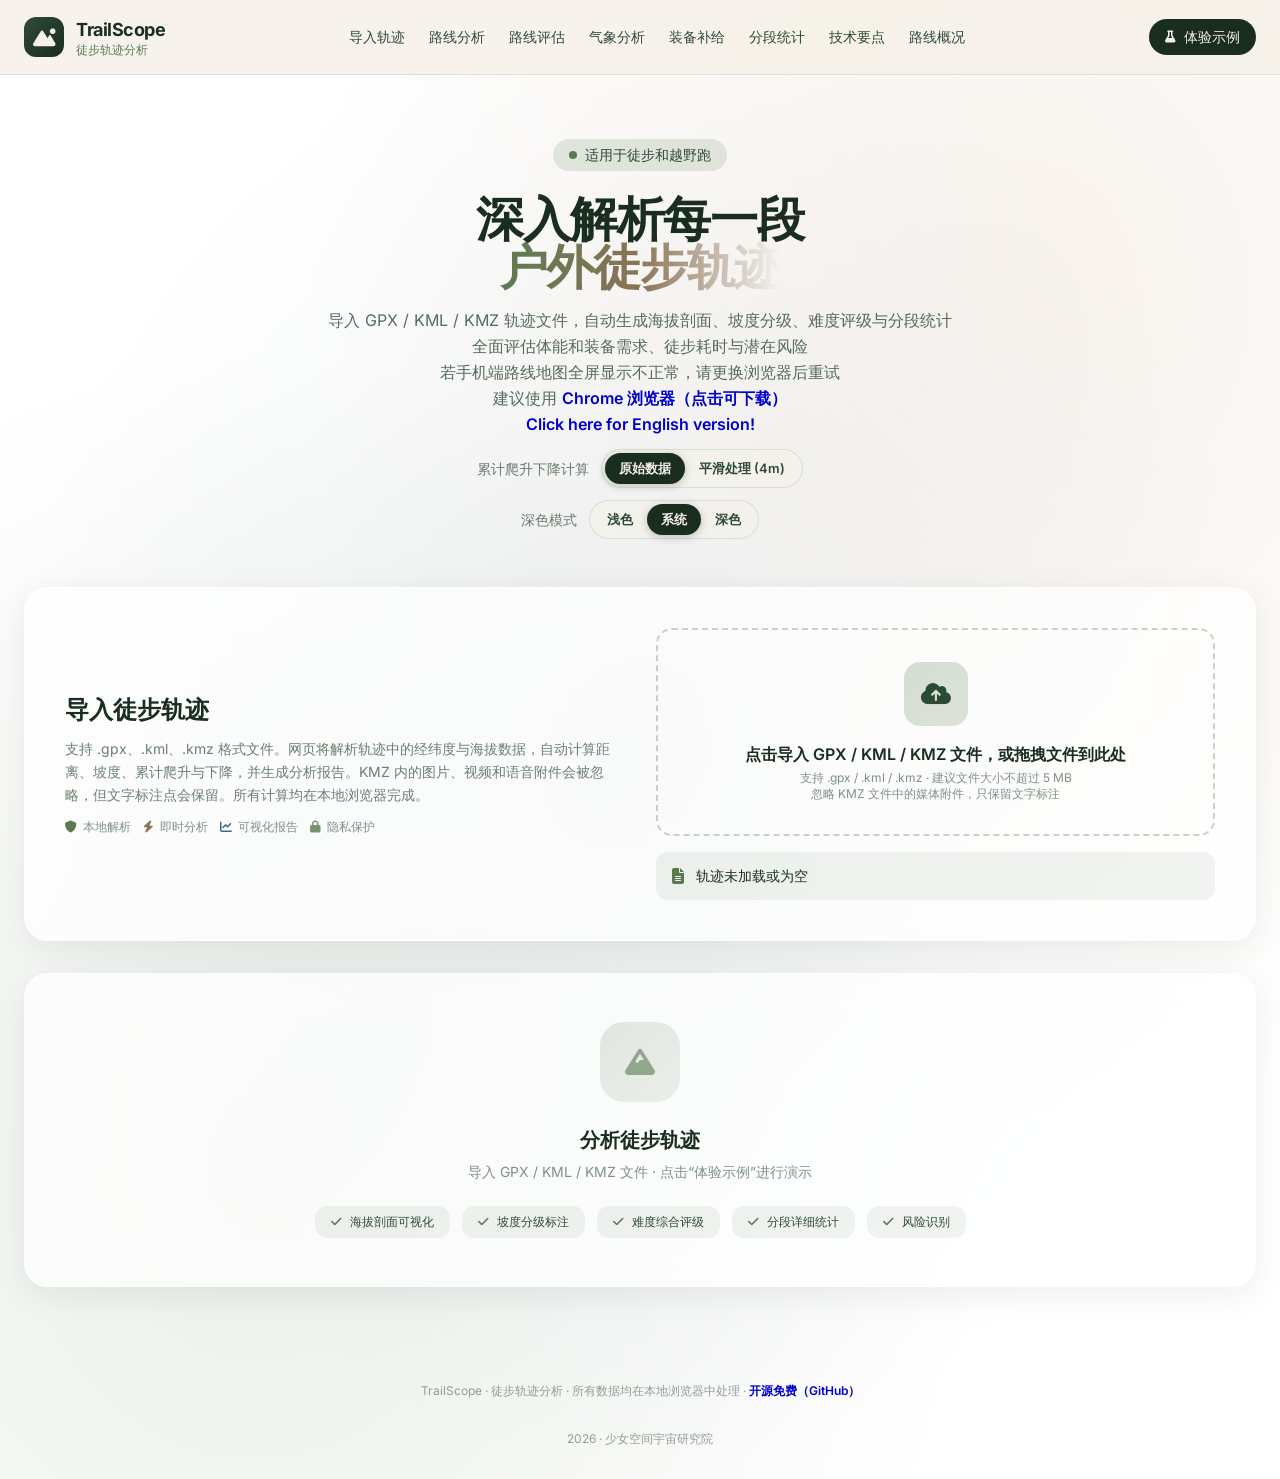
==== TrailScope-Chinese.html @ a47fa6ff "De-AI copy; fix dark-mode fitness dots Copy cleanup, plus a dark-mode bug fix.  Rewrote user-facin" ====
<!DOCTYPE html>
<html lang="zh-CN">
<head>
    <meta charset="UTF-8" />
    <meta name="viewport" content="width=device-width, initial-scale=1.0, maximum-scale=1.0, user-scalable=no" />
    <script src="js/common/theme-init.js"></script>
    <title>TrailScope · 徒步轨迹分析器</title>
    <link rel="stylesheet" href="css/tailwind.generated.css" />
    <link rel="stylesheet" href="css/leaflet-1p9p4.css" />
    <script src="js/common/leaflet-1p9p4.js">
    </script>
    <script src="js/common/leaflet-custom-headers.js"></script>
    <link href="css/fonts.css" rel="stylesheet">
    <link rel="stylesheet" href="css/all.min.css">
    <link rel="stylesheet" href="css/custom.css" />
</head>
<body class="gradient-bg min-h-screen mountain-bg">

    <!-- Navigation (不变) -->
    <nav class="nav-blur sticky top-0 z-50 border-b border-trail-sage/20">
        <div class="max-w-7xl mx-auto px-6 py-4 flex items-center justify-between">
            <div class="flex items-center gap-3">
                <div class="w-10 h-10 rounded-xl bg-gradient-to-br from-trail-mid to-trail-dark flex items-center justify-center">
                    <i class="fa-solid fa-mountain-sun text-trail-cream text-lg"></i>
                </div>
                <div>
                    <h1 class="text-lg font-bold text-trail-dark tracking-tight">TrailScope</h1>
                    <p class="text-xs text-trail-moss -mt-0.5">徒步轨迹分析</p>
                </div>
            </div>
            <div class="hidden md:flex items-center gap-6 text-sm font-medium text-trail-mid">
                <a href="#upload" class="hover:text-trail-dark transition">导入轨迹</a>
                <a href="#analysis" class="hover:text-trail-dark transition">路线分析</a>
                <a href="#assessment" class="hover:text-trail-dark transition">路线评估</a>
                <a href="#weatherAnalysis" class="hover:text-trail-dark transition">气象分析</a>
                <a href="#equipment" class="hover:text-trail-dark transition">装备补给</a>
                <a href="#segments" class="hover:text-trail-dark transition">分段统计</a>
                <a href="#techtips" class="hover:text-trail-dark transition">技术要点</a>
                <a href="#summary" class="hover:text-trail-dark transition">路线概况</a>
            </div>
            <button id="loadDemoBtn" class="px-4 py-2 rounded-full bg-trail-dark text-trail-cream text-sm font-medium hover:bg-trail-mid transition flex items-center gap-2">
                <i class="fa-solid fa-flask text-xs"></i>
                体验示例
            </button>
        </div>
    </nav>

    <!-- Hero Section -->
    <section class="relative overflow-hidden">
        <div class="max-w-7xl mx-auto px-6 pt-16 pb-12">
            <div class="text-center max-w-3xl mx-auto">
                <div class="inline-flex items-center gap-2 px-4 py-1.5 rounded-full bg-trail-sage/20 text-trail-mid text-sm font-medium mb-6">
                    <span class="w-2 h-2 rounded-full bg-trail-moss pulse-dot"></span>
                    适用于徒步和越野跑
                </div>
                <h2 class="text-4xl md:text-5xl font-extrabold text-trail-dark tracking-tight leading-tight mb-4">
                    深入解析每一段<br/>
                    <span class="bg-gradient-to-r from-trail-moss via-trail-earth to-accent-clay bg-clip-text text-transparent">户外徒步轨迹</span>
                </h2>
                <p class="text-base text-trail-mid/80 leading-relaxed max-w-2xl mx-auto">
                    导入 GPX / KML / KMZ 轨迹文件，自动生成海拔剖面、坡度分级、难度评级与分段统计
                </p>
                <p class="text-base text-trail-mid/80 leading-relaxed max-w-2xl mx-auto">
                    全面评估体能和装备需求、徒步耗时与潜在风险
                </p>
                <p class="text-base text-trail-mid/80 leading-relaxed max-w-2xl mx-auto">
                    若手机端路线地图全屏显示不正常，请更换浏览器后重试
                </p>
                <p class="text-base text-trail-mid/80 leading-relaxed max-w-2xl mx-auto">
                    建议使用 <a href='https://www.google.cn/chrome/fallback/' class="theme-link"><span>Chrome 浏览器（点击可下载）</span></a>
                </p>
                <p class="text-base text-trail-mid/80 leading-relaxed max-w-2xl mx-auto">
                    <a href='TrailScope-English.html' class="theme-link"><span>Click here for English version!</span></a>
                </p>

                <div class="flex items-center justify-center gap-3 mt-3 flex-wrap">
                    <span class="text-sm font-medium text-trail-mid/70">累计爬升下降计算</span>
                    <div class="unit-toggle-group">
                        <button class="unit-toggle-btn active" id="rawElevBtn">原始数据</button>
                        <button class="unit-toggle-btn" id="smoothElevBtn">平滑处理 (4m)</button>
                    </div>
                </div>

                <div class="flex items-center justify-center gap-3 mt-3 flex-wrap">
                    <span class="text-sm font-medium text-trail-mid/70">深色模式</span>
                    <div class="unit-toggle-group" role="group" aria-label="深色模式">
                        <button class="unit-toggle-btn" id="lightThemeBtn" aria-pressed="false">浅色</button>
                        <button class="unit-toggle-btn active" id="systemThemeBtn" aria-pressed="true">系统</button>
                        <button class="unit-toggle-btn" id="darkThemeBtn" aria-pressed="false">深色</button>
                    </div>
                </div>
            </div>
        </div>
    </section>

    <!-- Upload Section -->
    <section id="upload" class="max-w-7xl mx-auto px-6 pb-8">
        <div class="glass-card rounded-3xl p-8 md:p-10">
            <div class="grid md:grid-cols-2 gap-8 items-center">
                <div>
                    <h3 class="text-2xl font-bold text-trail-dark mb-3">导入徒步轨迹</h3>
                    <p class="text-sm text-trail-mid/70 leading-relaxed mb-3">
                        支持 .gpx、.kml、.kmz 格式文件。网页将解析轨迹中的经纬度与海拔数据，自动计算距离、坡度、累计爬升与下降，并生成分析报告。KMZ 内的图片、视频和语音附件会被忽略，但文字标注点会保留。所有计算均在本地浏览器完成。
                    </p>
                    <p id="warningText" class="text-sm warning-text leading-relaxed mb-6 hidden">
                        <i class="fa-solid fa-triangle-exclamation mr-1"></i>
                        <b>导入的轨迹可能为手绘规划，非驴友实走，使用该轨迹徒步时需注意户外路况和人身安全。</b>
                    </p>
                    <div class="flex flex-wrap gap-3 text-xs text-trail-mid/60">
                        <span class="flex items-center gap-1.5"><i class="fa-solid fa-shield text-trail-moss"></i> 本地解析</span>
                        <span class="flex items-center gap-1.5"><i class="fa-solid fa-bolt text-trail-earth"></i> 即时分析</span>
                        <span class="flex items-center gap-1.5"><i class="fa-solid fa-chart-line text-accent-blue"></i> 可视化报告</span>
                        <span class="flex items-center gap-1.5"><i class="fa-solid fa-lock text-trail-sage"></i> 隐私保护</span>
                    </div>
                </div>

                <div>
                    <div id="uploadZone" class="upload-zone rounded-2xl p-8 text-center cursor-pointer">
                        <input type="file" id="fileInput" accept=".gpx,.kml,.kmz" class="hidden" />
                        <div class="flex flex-col items-center gap-4">
                            <div class="w-16 h-16 rounded-2xl bg-gradient-to-br from-trail-sage/30 to-trail-moss/20 flex items-center justify-center">
                                <i class="fa-solid fa-cloud-arrow-up text-2xl text-trail-mid"></i>
                            </div>
                            <div>
                                <p class="text-base font-semibold text-trail-dark mb-1">点击导入 GPX / KML / KMZ 文件，或拖拽文件到此处</p>
                                <p class="text-xs text-trail-mid/60">支持 .gpx / .kml / .kmz · 建议文件大小不超过 5 MB<br></p>
								<p class="text-xs text-trail-mid/60">忽略 KMZ 文件中的媒体附件，只保留文字标注</p>
                            </div>
                        </div>
                    </div>
                    <div id="fileInfo" class="mt-4 h-12 flex items-center justify-between px-4 py-3 rounded-xl bg-trail-sage/10 overflow-hidden">
                        <div class="flex items-center gap-3">
                            <i class="fa-solid fa-file-lines text-trail-moss"></i>
                            <div>
                                <p id="fileName" class="text-sm font-medium text-trail-dark">轨迹未加载或为空</p>
                            </div>
                        </div>
                        <button id="clearFileBtn" class="hidden text-trail-mid/60 hover:text-accent-red transition" title="移除已加载轨迹" aria-label="移除已加载轨迹">
                            <i class="fa-regular fa-trash-can"></i>
                        </button>
                    </div>
                </div>
            </div>
        </div>
    </section>

    <!-- Analysis Section -->
    <section id="analysis" class="max-w-7xl mx-auto px-6 pb-8 hidden">

        <!-- Overview Stats -->
        <div class="grid grid-cols-2 md:grid-cols-4 gap-4 mb-6">
            <div class="stat-card glass-card rounded-2xl p-5">
                <div class="flex items-center justify-between mb-3">
                    <div class="w-10 h-10 rounded-xl bg-trail-moss/15 flex items-center justify-center">
                        <i class="fa-solid fa-route text-trail-moss"></i>
                    </div>
                    <span class="text-xs font-medium text-trail-mid/50 uppercase tracking-wider">总距离</span>
                </div>
                <p class="text-2xl font-bold text-trail-dark" id="statDistance">—</p>
                <p class="text-xs text-trail-mid/60 mt-1">公里</p>
            </div>

            <div class="stat-card glass-card rounded-2xl p-5">
                <div class="flex items-center justify-between mb-3">
                    <div class="w-10 h-10 rounded-xl bg-accent-red/15 flex items-center justify-center">
                        <i class="fa-solid fa-arrow-trend-up text-accent-red"></i>
                    </div>
                    <span class="text-xs font-medium text-trail-mid/50 uppercase tracking-wider">累计爬升</span>
                </div>
                <p class="text-2xl font-bold text-trail-dark" id="statAscent">—</p>
                <p class="text-xs text-trail-mid/60 mt-1">米</p>
            </div>

            <div class="stat-card glass-card rounded-2xl p-5">
                <div class="flex items-center justify-between mb-3">
                    <div class="w-10 h-10 rounded-xl bg-accent-blue/15 flex items-center justify-center">
                        <i class="fa-solid fa-arrow-trend-down text-accent-blue"></i>
                    </div>
                    <span class="text-xs font-medium text-trail-mid/50 uppercase tracking-wider">累计下降</span>
                </div>
                <p class="text-2xl font-bold text-trail-dark" id="statDescent">—</p>
                <p class="text-xs text-trail-mid/60 mt-1">米</p>
            </div>

            <div class="stat-card glass-card rounded-2xl p-5">
                <div class="flex items-center justify-between mb-3">
                    <div class="w-10 h-10 rounded-xl bg-trail-earth/15 flex items-center justify-center">
                        <i class="fa-solid fa-mountain text-trail-earth"></i>
                    </div>
                    <span class="text-xs font-medium text-trail-mid/50 uppercase tracking-wider">最高海拔</span>
                </div>
                <p class="text-2xl font-bold text-trail-dark" id="statMaxElev">—</p>
                <p class="text-xs text-trail-mid/60 mt-1">米</p>
            </div>
        </div>

        <!-- Map + Elevation Profile -->
        <div class="grid lg:grid-cols-5 gap-6 mb-6">
            <!-- Map View (Left) -->
            <div class="glass-card rounded-3xl p-6 lg:col-span-2">
                <div class="mb-4">
                    <div class="title-row">
                        <div class="title-left">
                            <h3>
                                <i class="fa-solid fa-map-location-dot text-trail-moss"></i>
                                路线地图
                            </h3>
                        </div>
                        <div id="mapSegmentInfo" class="title-right hidden">
                            <button id="prevSegmentBtn" class="nav-segment-btn" title="上一段">
                                <i class="fa-solid fa-chevron-left"></i>
                            </button>
                            <span class="seg-label-uniform" id="mapSegmentLabel">—</span>
                            <button id="nextSegmentBtn" class="nav-segment-btn" title="下一段">
                                <i class="fa-solid fa-chevron-right"></i>
                            </button>
                        </div>
                    </div>
                    <p class="text-xs text-trail-mid/60 mt-1">部分地图数据来自境外服务器，若加载缓慢，请更换网络后重试。</p>
                    <p class="text-xs mt-1" style="color:#ff0000"><b>以下地图仅用于户外徒步路线展示，切勿用于测绘用途！</b></p>
                </div>

                <!-- Map Gradient Legend -->
                <div class="flex flex-wrap items-center gap-3 mb-3 text-xs">
                    <div id="mapGradientLegend" class="flex items-center gap-3">
                        <div class="flex items-center gap-1.5">
                            <span class="font-medium text-trail-mid/70">上坡：</span>
                            <div class="w-24 h-3 rounded grad-bar-up"></div>
                            <span class="text-trail-mid/70">缓→陡</span>
                        </div>
                        <div class="flex items-center gap-1.5">
                            <span class="font-medium text-trail-mid/70">下坡：</span>
                            <div class="w-24 h-3 rounded grad-bar-down"></div>
                            <span class="text-trail-mid/70">缓→陡</span>
                        </div>
                    </div>

                    <div id="mapElevationLegend" class="hidden flex items-center gap-1.5">
                        <span class="font-medium text-trail-mid/70">海拔：</span>
                        <div class="w-24 h-3 rounded grad-bar-elevation"></div>
                        <span class="text-trail-mid/70">低→高</span>
                    </div>
                </div>

                <div id="mapContainer" style="height: 380px;">
                    <div id="leafletMap"></div>

                    <div class="absolute top-3 right-3 flex flex-col gap-2 z-[1000]">
                        <button class="map-control-btn" id="mapZoomInBtn" title="放大">
                            <i class="fa-solid fa-magnifying-glass-plus"></i>
                        </button>
                        <button class="map-control-btn" id="mapZoomOutBtn" title="缩小">
                            <i class="fa-solid fa-magnifying-glass-minus"></i>
                        </button>
                        <button class="map-control-btn" id="mapFitBtn" title="显示全图">
                            <i class="fa-solid fa-expand"></i>
                        </button>
                        <button id="mapFullscreenBtn" class="map-control-btn" title="地图全屏模式">
                            <i class="fa-solid fa-maximize"></i>
                        </button>
                        <button id="mapLinkageBtn" class="map-control-btn active-linkage" title="禁用地图联动">
                            <i class="fa-solid fa-location-crosshairs"></i>
                        </button>
                    </div>

                    <div id="mapSourceControl" class="absolute bottom-3 right-3 z-[1000]">
                        <select id="mapSourceSelect" class="map-source-select" title="切换图源">
							<option value="tiandituluwang" selected>天地图路网图</option>
							<option value="tiandituweixing">天地图卫星图</option>
                            <option value="amaproad">高德路网图</option>
                            <option value="amapsatellite">高德卫星图</option>
                            <option value="gaode_hybrid">高德混合图</option>
                            <option value="osm">OpenStreetMap</option>
                            <option value="openhikingmap">OpenHikingMap</option>
                            <option value="opentopomap">OpenTopoMap</option>
                            <option value="opencyclemap">OpenCycleMap</option>
                            <option value="cyclosm">CyclOSM</option>
                            <option value="MapyOutdoor">Mapy 户外地图</option>
                            <option value="MapyAerial">Mapy 卫星图</option>
							<option value="ESRIWorldTopoMap">ESRI-WorldTopoMap</option>
                            <option value="ESRIWorldImagery">ESRI-WorldImagery</option>
                        </select>
                    </div>

                    <div id="mapInfoOverlay" class="absolute top-3 left-3 px-3 py-2 rounded-xl glass-dark text-xs z-[1000] hidden">
                        <div class="space-y-0.5">
                            <div><span class="font-medium text-trail-cream">距离：</span><span id="mapInfoDist" class="font-medium text-trail-cream">—</span></div>
                            <div><span class="font-medium text-trail-cream">海拔：</span><span id="mapInfoEle" class="font-medium text-trail-cream">—</span></div>
                            <div><span class="font-medium text-trail-cream">坡度：</span><span id="mapInfoGrad" class="font-medium text-trail-cream">—</span></div>
                        </div>
                    </div>

                    <div id="mapLocationLegend" class="absolute bottom-3 left-3 px-3 py-2 rounded-xl glass-dark text-xs z-[1000]">
                        <div class="flex items-center gap-2 mb-1">
                            <div class="w-2.5 h-2.5 rounded-full bg-accent-red"></div>
                            <span class="font-medium text-trail-cream">当前位置</span>
                        </div>
                        <div class="flex items-center gap-2">
                            <div class="w-2.5 h-2.5 rounded-full bg-trail-moss"></div>
                            <span class="font-medium text-trail-cream">起点</span>
                        </div>
                        <div class="flex items-center gap-2">
                            <div class="w-2.5 h-2.5 rounded-full bg-accent-red"></div>
                            <span class="font-medium text-trail-cream">终点</span>
                        </div>
                    </div>
                </div>
            </div>

            <!-- Elevation Profile Chart (Right) -->
            <div class="glass-card rounded-3xl p-6 lg:col-span-3">
                <div class="title-row mb-4">
                    <div class="title-left">
                        <h3 class="text-xl font-bold text-trail-dark flex items-center gap-2">
                            <i class="fa-solid fa-chart-area text-trail-moss"></i>
                            海拔剖面图
                        </h3>
                    </div>
                    <div class="flex items-center gap-1.5 flex-wrap">
                        <button id="annotationBtn" class="btn-sm-uniform bg-trail-dark text-trail-cream hover:bg-trail-mid">
                            <i class="fa-solid fa-eye"></i>
                            <span id="annotationLabel">隐藏标注</span>
                        </button>
                        <!-- ★★★ 修改：单一按钮，三状态切换 ★★★ -->
                        <button id="waypointToggleBtn" class="btn-sm-uniform bg-trail-dark text-trail-cream hover:bg-trail-mid">
                            <i class="fa-solid fa-tag"></i>
                            <span id="waypointToggleLabel">隐藏航路点名称</span>
                        </button>
                        <button id="clearHighlightBtn" class="btn-sm-uniform hidden bg-accent-amber/20 text-accent-amber hover:bg-accent-amber/30">
                            <i class="fa-solid fa-eraser"></i>
                            取消高亮
                        </button>
                        <button id="exportChartBtn" class="btn-sm-uniform bg-trail-sage/20 text-trail-mid hover:bg-trail-sage/30">
                            <i class="fa-solid fa-download"></i>
                            导出图片
                        </button>
                    </div>
                </div>

                <!-- Gradient Legend -->
                <div class="flex flex-wrap items-center gap-4 mb-4 text-xs">
                    <select id="colorModeSelect" class="color-mode-select" title="切换颜色模式">
                        <option value="gradient">坡度分析</option>
                        <option value="elevation">海拔分析</option>
                    </select>

                    <div id="gradientLegend" class="flex items-center gap-4">
                        <div class="flex items-center gap-2">
                            <span class="font-medium text-trail-mid/70">上坡：</span>
                            <div class="w-24 h-3 rounded grad-bar-up"></div>
                            <span class="text-trail-mid/70">缓→陡</span>
                        </div>
                        <div class="flex items-center gap-2">
                            <span class="font-medium text-trail-mid/70">下坡：</span>
                            <div class="w-24 h-3 rounded grad-bar-down"></div>
                            <span class="text-trail-mid/70">缓→陡</span>
                        </div>
                    </div>

                    <div id="elevationLegend" class="hidden flex items-center gap-2">
                        <span class="font-medium text-trail-mid/70">海拔：</span>
                        <div class="w-24 h-3 rounded grad-bar-elevation"></div>
                        <span class="text-trail-mid/70">低→高</span>
                    </div>
                </div>

                <!-- Chart with Zoom Controls -->
                <div class="relative chart-wrapper" id="chartWrapper">
                    <canvas id="elevationChart" class="w-full" style="height: 380px;"></canvas>
                    <div id="chartTooltip" class="tooltip"></div>

                    <!-- Zoom Controls -->
                    <div class="absolute top-2 right-2 flex flex-col gap-1.5 z-10 zoom-controls">
                        <button class="zoom-btn" id="chartZoomInBtn" title="放大">
                            <i class="fa-solid fa-magnifying-glass-plus"></i>
                        </button>
                        <button class="zoom-btn" id="chartZoomOutBtn" title="缩小">
                            <i class="fa-solid fa-magnifying-glass-minus"></i>
                        </button>
                        <button class="zoom-btn" id="chartResetBtn" title="重置">
                            <i class="fa-solid fa-expand"></i>
                        </button>
                    </div>
                </div>

                <!-- Zoom Info -->
                <div class="flex items-center justify-between mt-3">
                    <div id="zoomInfo" class="px-2.5 py-1 rounded-lg glass-dark text-xs text-trail-cream hidden">
                        <span id="zoomLevel">100%</span>
                    </div>
                    <div class="text-xs text-trail-mid/50 ml-auto">
                        <i class="fa-solid fa-circle-info"></i> 滚轮缩放 · 拖拽平移 · 鼠标悬浮/触摸可查看详情
                    </div>
                </div>

                <!-- Waypoint Info Display -->
                <div id="waypointInfo" class="mt-4 hidden">
                    <div class="flex items-center gap-3 px-4 py-3 rounded-xl bg-trail-sage/10">
                        <div class="w-10 h-10 rounded-xl bg-trail-earth/20 flex items-center justify-center">
                            <i class="fa-solid fa-map-pin text-trail-earth"></i>
                        </div>
                        <div class="flex-1">
                            <p id="wpName" class="text-sm font-semibold text-trail-dark"></p>
                            <p id="wpDetails" class="text-xs text-trail-mid/60"></p>
                        </div>
                        <button id="closeWaypointInfoBtn" class="text-trail-mid/60 hover:text-accent-red transition">
                            <i class="fa-solid fa-xmark"></i>
                        </button>
                    </div>
                </div>
            </div>
        </div>

        <!-- Difficulty & Assessment -->
        <div id="assessment" class="grid lg:grid-cols-3 gap-6 mb-6">

            <!-- Difficulty Rating -->
            <div class="glass-card rounded-3xl p-6">
                <h3 class="text-xl font-bold text-trail-dark mb-1 flex items-center gap-2">
                    <i class="fa-solid fa-gauge-high text-accent-amber"></i>
                    难度评级
                </h3>
                <p class="text-xs text-trail-mid/60 mb-5">基于距离、爬升、坡度进行综合评估</p>

                <div class="text-center mb-5">
                    <div class="inline-flex items-center justify-center w-28 h-28 rounded-full relative">
                        <svg class="progress-ring absolute inset-0" width="112" height="112">
                            <circle cx="56" cy="56" r="48" stroke="rgba(122,148,113,0.15)" stroke-width="8" fill="none"/>
                            <circle id="difficultyRing" cx="56" cy="56" r="48" stroke="url(#diffGradient)" stroke-width="8" fill="none"
                            stroke-dasharray="301.6" stroke-dashoffset="301.6" stroke-linecap="round"
                            style="transition: stroke-dashoffset 1s ease;"/>
                            <defs>
                                <linearGradient id="diffGradient" x1="0%" y1="0%" x2="100%" y2="100%">
                                    <stop offset="0%" stop-color="#5c7a52"/>
                                    <stop offset="50%" stop-color="#d4a017"/>
                                    <stop offset="100%" stop-color="#c54b3c"/>
                                </linearGradient>
                            </defs>
                        </svg>
                        <div class="text-center">
                            <p id="difficultyScore" class="text-3xl font-extrabold text-trail-dark">—</p>
                            <p class="text-xs text-trail-mid/60">/ 100</p>
                        </div>
                    </div>
                    <div id="difficultyLabel" class="mt-3 inline-block px-4 py-1.5 rounded-full text-sm font-bold badge-glow">—</div>
                </div>

                <div class="space-y-3">
                    <div>
                        <div class="flex justify-between text-xs mb-1">
                            <span class="text-trail-mid/70">距离</span>
                            <span id="distScore" class="font-medium text-trail-dark">—</span>
                        </div>
                        <div class="h-1.5 rounded-full bg-trail-sage/15 overflow-hidden">
                            <div id="distBar" class="h-full rounded-full bg-trail-moss transition-all duration-700" style="width: 0%"></div>
                        </div>
                    </div>
                    <div>
                        <div class="flex justify-between text-xs mb-1">
                            <span class="text-trail-mid/70">爬升</span>
                            <span id="ascentScore" class="font-medium text-trail-dark">—</span>
                        </div>
                        <div class="h-1.5 rounded-full bg-trail-sage/15 overflow-hidden">
                            <div id="ascentBar" class="h-full rounded-full bg-accent-amber transition-all duration-700" style="width: 0%"></div>
                        </div>
                    </div>
                    <div>
                        <div class="flex justify-between text-xs mb-1">
                            <span class="text-trail-mid/70">坡度</span>
                            <span id="gradScore" class="font-medium text-trail-dark">—</span>
                        </div>
                        <div class="h-1.5 rounded-full bg-trail-sage/15 overflow-hidden">
                            <div id="gradBar" class="h-full rounded-full bg-accent-red transition-all duration-700" style="width: 0%"></div>
                        </div>
                    </div>
                </div>
            </div>

            <!-- Time & Energy Estimate -->
            <div class="glass-card rounded-3xl p-6">
                <h3 class="text-xl font-bold text-trail-dark mb-1 flex items-center gap-2">
                    <i class="fa-solid fa-stopwatch text-trail-earth"></i>
                    耗时与体能需求
                </h3>
                <p class="text-xs text-trail-mid/60 mb-5">基于 Naismith 公式修正计算</p>

                <div class="space-y-4">
                    <div class="rounded-2xl bg-trail-sage/10 p-4">
                        <div class="flex items-center justify-between mb-2">
                            <span class="text-xs font-medium text-trail-mid/70 uppercase tracking-wider">预估总耗时</span>
                            <i class="fa-solid fa-clock text-trail-earth text-sm"></i>
                        </div>
                        <p id="estTime" class="text-3xl font-bold text-trail-dark">— <span class="text-base font-normal text-trail-mid/60">小时</span></p>
                        <div class="flex gap-4 mt-2 text-xs text-trail-mid/60">
                            <span>步行：<span id="walkTime" class="font-medium text-trail-dark">—</span></span>
                            <span>休息：<span id="restTime" class="font-medium text-trail-dark">—</span></span>
                        </div>
                    </div>

                    <div class="grid grid-cols-2 gap-3">
                        <div class="rounded-xl bg-trail-cream/50 p-3">
                            <p class="text-xs text-trail-mid/60 mb-1">平均配速</p>
                            <p id="avgPace" class="text-lg font-bold text-trail-dark">—</p>
                            <p class="text-xs text-trail-mid/50">min/km</p>
                        </div>
                        <div class="rounded-xl bg-trail-cream/50 p-3">
                            <p class="text-xs text-trail-mid/60 mb-1">能量消耗</p>
                            <p id="calories" class="text-lg font-bold text-trail-dark">—</p>
                            <p class="text-xs text-trail-mid/50">千卡</p>
                        </div>
                    </div>

                    <div class="rounded-2xl border border-trail-sage/20 p-4">
                        <p class="text-xs font-medium text-trail-mid/70 mb-2 flex items-center gap-1.5">
                            <i class="fa-solid fa-person-hiking text-trail-moss"></i>
                            体能需求等级
                        </p>
                        <div id="fitnessLevel" class="flex gap-1.5 mb-2">
                            <div class="fitness-dot h-2 flex-1 rounded-full bg-trail-sage/20"></div>
                            <div class="fitness-dot h-2 flex-1 rounded-full bg-trail-sage/20"></div>
                            <div class="fitness-dot h-2 flex-1 rounded-full bg-trail-sage/20"></div>
                            <div class="fitness-dot h-2 flex-1 rounded-full bg-trail-sage/20"></div>
                            <div class="fitness-dot h-2 flex-1 rounded-full bg-trail-sage/20"></div>
                        </div>
                        <p id="fitnessDesc" class="text-xs text-trail-mid/60">—</p>
                    </div>
                </div>
            </div>

            <!-- Risk Assessment -->
            <div class="glass-card rounded-3xl p-6">
                <h3 class="text-xl font-bold text-trail-dark mb-1 flex items-center gap-2">
                    <i class="fa-solid fa-triangle-exclamation text-accent-red"></i>
                    风险提示
                </h3>
                <p class="text-xs text-trail-mid/60 mb-5">基于路线特征，识别潜在风险</p>

                <div id="riskList" class="space-y-3">
                </div>

                <div class="mt-5 pt-5 border-t border-trail-sage/15">
                    <div class="flex items-center justify-between mb-2">
                        <span class="text-xs font-medium text-trail-mid/70">综合风险等级</span>
                        <span id="riskLevel" class="text-sm font-bold">—</span>
                    </div>
                    <div class="h-2 rounded-full difficulty-bar overflow-hidden relative">
                        <div id="riskIndicator" class="absolute top-0 bottom-0 w-1 bg-trail-dark rounded-full transition-all duration-700" style="left: 0%"></div>
                    </div>
                </div>
            </div>
        </div>

        <!-- Weather Analysis (with Advanced) -->
        <div id="weatherAnalysis" class="glass-card rounded-3xl p-6 md:p-8 mb-6">
            <h3 class="text-xl font-bold text-trail-dark mb-1 flex items-center gap-2">
                <i class="fa-solid fa-cloud-sun text-trail-moss"></i>
                气象分析
            </h3>
            <p class="text-sm text-trail-mid/60 mb-5">输入气象数据，结合路线海拔范围修正装备建议和风险提示</p>

            <!-- 基础输入区域 -->
            <div class="grid md:grid-cols-5 gap-3 items-end">
                <label class="text-xs text-trail-mid">
                    <span style="display:inline-block; padding-left:0.5rem;">温度 / ℃</span>
                    <input id="weatherTemp" type="number" class="w-full mt-1 rounded-lg border p-2" placeholder="单位：℃">
                </label>
                <label class="text-xs text-trail-mid">
                    <span style="display:inline-block; padding-left:0.5rem;">湿度 / %</span>
                    <input id="weatherHumidity" type="number" class="w-full mt-1 rounded-lg border p-2" placeholder="相对湿度 %">
                </label>
                <label class="text-xs text-trail-mid">
                    <span style="display:inline-block; padding-left:0.5rem;">风速 / (m·s⁻¹)</span>
                    <input id="weatherWind" type="number" class="w-full mt-1 rounded-lg border p-2" placeholder="单位：m/s" title="阵风较强时可选取偏高数值">
                </label>
                <label class="text-xs text-trail-mid">
                    <span style="display:inline-block; padding-left:0.5rem;">天气情况</span>
                    <select id="weatherType" class="w-full mt-1 rounded-lg border p-2">
                        <option>晴</option><option>多云</option><option>阴</option><option>阵雨</option>
                        <option>小雨</option><option>中雨及以上</option><option>小雪</option><option>中雪及以上</option>
                    </select>
                </label>
                <button id="analyzeWeatherBtn" class="px-4 py-2 rounded-lg bg-trail-dark text-trail-cream hover:bg-trail-mid transition flex items-center justify-center gap-1.5" style="height:42px;">
                    <i class="fa-solid fa-magnifying-glass mr-1"></i>气象分析
                </button>
            </div>

            <!-- 折叠触发器 -->
            <div class="mt-4 pt-3">
                <button id="advancedToggleBtn" class="advanced-toggle-btn flex items-center gap-2 px-4 py-2 rounded-xl text-sm font-medium text-trail-mid hover:bg-trail-sage/10 transition w-full md:w-auto">
                    <span id="toggleLabel">点击展开进阶气象分析选项</span>
                    <span id="toggleArrow" class="arrow-icon text-trail-moss text-sm"><i class="fa-solid fa-chevron-down"></i></span>
                </button>
            </div>

            <!-- 进阶输入区域（默认折叠） -->
            <div id="advancedPanel" class="advanced-panel">
                <div class="grid grid-cols-1 md:grid-cols-3 lg:grid-cols-6 gap-3">
                    <label class="text-xs text-trail-mid">
                        <span style="display:inline-block; padding-left:0.5rem;">湿球温度 / ℃</span>
                        <input id="wetBulbTemp" type="number" step="any" class="weather-adv-input w-full mt-1 rounded-lg border p-2" placeholder="单位：℃">
                    </label>
                    <label class="text-xs text-trail-mid">
                        <span style="display:inline-block; padding-left:0.5rem;">露点 / ℃</span>
                        <input id="dewPoint" type="number" step="any" class="weather-adv-input w-full mt-1 rounded-lg border p-2" placeholder="单位：℃">
                    </label>
                    <label class="text-xs text-trail-mid">
                        <span style="display:inline-block; padding-left:0.5rem;">太阳辐射强度 / (W·m⁻²)</span>
                        <input id="solarRadiation" type="number" step="any" class="weather-adv-input w-full mt-1 rounded-lg border p-2" placeholder="单位：W/m²">
                    </label>
                    <label class="text-xs text-trail-mid">
                        <span style="display:inline-block; padding-left:0.5rem;">气压 / hPa</span>
                        <input id="pressure" type="number" step="any" class="weather-adv-input w-full mt-1 rounded-lg border p-2" placeholder="单位：hPa">
                    </label>
                    <label class="text-xs text-trail-mid">
                        <span style="display:inline-block; padding-left:0.5rem;">直接辐射比例</span>
                        <input id="directRadiationRatio" type="number" step="any" min="0" max="1" class="weather-adv-input w-full mt-1 rounded-lg border p-2" placeholder="范围：0~1, 默认值：0.6" title="一般取 0.5~0.8, 用紫外线指数估算&#10;强紫外线取 0.7, 云量多时取 0.4&#10;留空时取默认值 0.6">
                    </label>
                    <label class="text-xs text-trail-mid">
                        <span style="display:inline-block; padding-left:0.5rem;">太阳高度角 / °</span>
                        <input id="solarAltitudeAngle" type="number" step="any" min="0" max="90" class="weather-adv-input w-full mt-1 rounded-lg border p-2" placeholder="范围：0~90, 默认值：45" title="30°~60°，留空时取默认值 45°">
                    </label>
                </div>
                <div class="text-xs text-trail-mid/50 mt-2 pl-1">
                    <i class="fa-solid fa-circle-info mr-1"></i>太阳高度角输入 0°~90° 的角度数值，进行进阶气象分析时自动转换为弧度
                </div>
            </div>

            <!-- 气象分析结果 -->
            <div id="weatherResult" class="mt-4 text-sm text-trail-mid weather-result-wrapper"></div>
        </div>

        <!-- Equipment & Supplies Recommendation -->
        <div id="equipment" class="glass-card rounded-3xl p-6 md:p-8 mb-6">
            <h3 class="text-xl font-bold text-trail-dark mb-1 flex items-center gap-2">
                <i class="fa-solid fa-bag-shopping text-trail-earth"></i>
                装备和补给建议
            </h3>
            <p class="text-sm text-trail-mid/60 mb-6">基于路线难度、距离、海拔和路线评估结果自动生成。可根据个人配速和路线补给状况，削减随身补给。</p>

            <div class="grid md:grid-cols-3 gap-6">
                <!-- Essential Equipment -->
                <div>
                    <div class="equipment-section-header">
                        <i class="fa-solid fa-shoe-prints text-trail-moss"></i>
                        <span>基础装备</span>
                    </div>
                    <div id="essentialEquipment" class="space-y-1">
                    </div>
                </div>

                <!-- Recommended Equipment -->
                <div>
                    <div class="equipment-section-header">
                        <i class="fa-solid fa-toolbox text-accent-amber"></i>
                        <span>推荐装备</span>
                    </div>
                    <div id="recommendedEquipment" class="space-y-1">
                    </div>
                </div>

                <!-- Supplies -->
                <div>
                    <div class="equipment-section-header">
                        <i class="fa-solid fa-bottle-water text-accent-blue"></i>
                        <span>补给建议</span>
                    </div>
                    <div id="suppliesRecommendation" class="space-y-1">
                    </div>
                </div>
            </div>
        </div>

        <!-- Segment Statistics -->
        <div id="segments" class="glass-card rounded-3xl p-6 md:p-8 mb-6">
            <div class="flex items-center justify-between mb-6">
                <div>
                    <h3 class="text-xl font-bold text-trail-dark flex items-center gap-2">
                        <i class="fa-solid fa-list-ol text-trail-moss"></i>
                        分段统计
                    </h3>
                    <p class="text-sm text-trail-mid/60 mt-1">
                        <span id="segmentTotalCount">轨迹共 0 段，</span>点击任意分段在地图和剖面图中查看详情
                    </p>
                </div>
                <div class="flex gap-2">
                    <button id="segAuto" class="seg-btn active">坡度分段</button>
                    <button id="seg1000" class="seg-btn">1 km 分段</button>
                    <button id="segWaypoint" class="seg-btn">航路点分段</button>
                </div>
            </div>

            <div class="overflow-x-auto scroll-thin">
                <table class="w-full text-sm">
                    <thead>
                        <tr class="border-b border-trail-sage/20 text-xs text-trail-mid/60 uppercase tracking-wider">
                            <th class="text-center py-3 px-2 font-medium">分段序号</th>
                            <th class="text-center py-3 px-2 font-medium">分段类型</th>
                            <th class="text-center py-3 px-2 font-medium">分段距离</th>
                            <th class="text-center py-3 px-2 font-medium">分段爬升</th>
                            <th class="text-center py-3 px-2 font-medium">分段下降</th>
                            <th class="text-center py-3 px-2 font-medium">上坡平均</th>
                            <th class="text-center py-3 px-2 font-medium">下坡平均</th>
                            <th class="text-center py-3 px-2 font-medium">最大上坡</th>
                            <th class="text-center py-3 px-2 font-medium">最大下坡</th>
                            <th class="text-center py-3 px-2 font-medium">分段耗时</th>
                            <th class="text-center py-3 px-2 font-medium">分段难度</th>
                        </tr>
                    </thead>
                    <tbody id="segmentTable">
                    </tbody>
                </table>
            </div>

            <!-- Pagination -->
            <div id="paginationContainer" class="flex items-center justify-between mt-4 hidden">
                <div class="flex items-center gap-2 text-xs text-trail-mid/70">
                    <span>每页显示 </span>
                    <select id="pageSizeSelect" class="page-size-select">
                    </select>
                    <span id="pageSizeInfo">段，共 0 段</span>
                </div>

                <div class="flex items-center gap-2">
                    <button id="firstPageBtn" class="pagination-btn" title="首页">
                        <i class="fa-solid fa-angles-left"></i>
                    </button>
                    <button id="prevPageBtn" class="pagination-btn" title="上一页">
                        <i class="fa-solid fa-angle-left"></i>
                    </button>
                    <span id="pageInfo" class="text-xs text-trail-mid/70 px-2">第 1/1 页</span>
                    <button id="nextPageBtn" class="pagination-btn" title="下一页">
                        <i class="fa-solid fa-angle-right"></i>
                    </button>
                    <button id="lastPageBtn" class="pagination-btn" title="尾页">
                        <i class="fa-solid fa-angles-right"></i>
                    </button>
                </div>
            </div>
        </div>

        <!-- Gradient Distribution with Tech Tips -->
        <div id="techtips" class="grid md:grid-cols-2 gap-6 mb-6">
            <div class="glass-card rounded-3xl p-6">
                <h3 class="text-xl font-bold text-trail-dark mb-1 flex items-center gap-2">
                    <i class="fa-solid fa-chart-pie text-trail-earth"></i>
                    坡度分布与技术要点
                </h3>
                <p class="text-xs text-trail-mid/60 mb-5">各坡度等级的上坡与下坡占比及技术建议</p>
                <div id="gradientDistribution" class="space-y-5">
                </div>
            </div>

            <div id="summary" class="glass-card rounded-3xl p-6">
                <h3 class="text-xl font-bold text-trail-dark mb-1 flex items-center gap-2">
                    <i class="fa-solid fa-circle-info text-accent-blue"></i>
                    路线概况
                </h3>
                <p class="text-xs text-trail-mid/60 mb-5">关键数据与路线特征</p>
                <div id="routeSummary" class="space-y-3 text-sm">
                </div>
            </div>
        </div>

    </section>

    <!-- Empty State -->
    <section id="emptyState" class="max-w-7xl mx-auto px-6 pb-16">
        <div class="glass-card rounded-3xl p-12 text-center">
            <div class="w-20 h-20 rounded-3xl bg-gradient-to-br from-trail-sage/20 to-trail-moss/10 flex items-center justify-center mx-auto mb-6">
                <i class="fa-solid fa-mountain text-3xl text-trail-moss/60"></i>
            </div>
            <h3 class="text-xl font-bold text-trail-dark mb-2">分析徒步轨迹</h3>
            <p class="text-sm text-trail-mid/60 max-w-md mx-auto mb-6">
                导入 GPX / KML / KMZ 文件 · 点击“体验示例”进行演示
            </p>
            <div class="flex flex-wrap justify-center gap-3">
                <div class="px-4 py-2 rounded-xl bg-trail-sage/10 text-xs text-trail-mid flex items-center gap-2">
                    <i class="fa-solid fa-check text-trail-moss"></i> 海拔剖面可视化
                </div>
                <div class="px-4 py-2 rounded-xl bg-trail-sage/10 text-xs text-trail-mid flex items-center gap-2">
                    <i class="fa-solid fa-check text-trail-moss"></i> 坡度分级标注
                </div>
                <div class="px-4 py-2 rounded-xl bg-trail-sage/10 text-xs text-trail-mid flex items-center gap-2">
                    <i class="fa-solid fa-check text-trail-moss"></i> 难度综合评级
                </div>
                <div class="px-4 py-2 rounded-xl bg-trail-sage/10 text-xs text-trail-mid flex items-center gap-2">
                    <i class="fa-solid fa-check text-trail-moss"></i> 分段详细统计
                </div>
                <div class="px-4 py-2 rounded-xl bg-trail-sage/10 text-xs text-trail-mid flex items-center gap-2">
                    <i class="fa-solid fa-check text-trail-moss"></i> 风险识别
                </div>
            </div>
        </div>
    </section>

    <!-- Footer -->
    <footer class="max-w-7xl mx-auto px-6 py-8 text-center">
        <p class="text-xs text-trail-mid/50">
            TrailScope · 徒步轨迹分析 · 所有数据均在本地浏览器中处理 · <a href='https://github.com/GSUI5051/TrailScope' class="theme-link"><span>开源免费（GitHub）</span></a><br><br><br>
            2026 · 少女空间宇宙研究院
        </p>
    </footer>

    <!-- Segment Tooltip -->
    <div id="segmentTooltip" class="segment-tooltip"></div>

    <script src="js/common/device.js"></script>
    <script src="js/common/colors.js"></script>
    <script src="js/common/elevation.js"></script>
    <script src="js/common/utils.js"></script>
    <script src="js/common/gpx-math.js"></script>
    <script src="js/common/coords.js"></script>
    <script src="js/common/map-common.js"></script>
    <script src="js/common/waypoints.js"></script>
    <script src="js/common/ui-common.js"></script>
    <script src="js/common/kmz.js"></script>
    <script src="js/cn/state.js"></script>
    <script src="js/cn/map-sources.js"></script>
    <script src="js/cn/gpx.js"></script>
    <script src="js/cn/chart.js"></script>
    <script src="js/cn/map.js"></script>
    <script src="js/cn/interaction.js"></script>
    <script src="js/cn/waypoints.js"></script>
    <script src="js/cn/analysis.js"></script>
    <script src="js/cn/ui.js"></script>
    <script src="js/cn/bindings.js"></script>
    <script src="js/cn/init.js"></script>
</body>
</html>
---- css/fonts.css ----
/*Inter*/

/* inter-300 - cyrillic_cyrillic-ext_greek_greek-ext_latin_latin-ext_vietnamese */
@font-face {
  font-display: swap; /* Check https://developer.mozilla.org/en-US/docs/Web/CSS/@font-face/font-display for other options. */
  font-family: 'Inter';
  font-style: normal;
  font-weight: 300;
  src: url('../webfonts/inter-v20-cyrillic_cyrillic-ext_greek_greek-ext_latin_latin-ext_vietnamese-300.woff2') format('woff2'); /* Chrome 36+, Opera 23+, Firefox 39+, Safari 12+, iOS 10+ */
}
/* inter-regular - cyrillic_cyrillic-ext_greek_greek-ext_latin_latin-ext_vietnamese */
@font-face {
  font-display: swap; /* Check https://developer.mozilla.org/en-US/docs/Web/CSS/@font-face/font-display for other options. */
  font-family: 'Inter';
  font-style: normal;
  font-weight: 400;
  src: url('../webfonts/inter-v20-cyrillic_cyrillic-ext_greek_greek-ext_latin_latin-ext_vietnamese-regular.woff2') format('woff2'); /* Chrome 36+, Opera 23+, Firefox 39+, Safari 12+, iOS 10+ */
}
/* inter-500 - cyrillic_cyrillic-ext_greek_greek-ext_latin_latin-ext_vietnamese */
@font-face {
  font-display: swap; /* Check https://developer.mozilla.org/en-US/docs/Web/CSS/@font-face/font-display for other options. */
  font-family: 'Inter';
  font-style: normal;
  font-weight: 500;
  src: url('../webfonts/inter-v20-cyrillic_cyrillic-ext_greek_greek-ext_latin_latin-ext_vietnamese-500.woff2') format('woff2'); /* Chrome 36+, Opera 23+, Firefox 39+, Safari 12+, iOS 10+ */
}
/* inter-600 - cyrillic_cyrillic-ext_greek_greek-ext_latin_latin-ext_vietnamese */
@font-face {
  font-display: swap; /* Check https://developer.mozilla.org/en-US/docs/Web/CSS/@font-face/font-display for other options. */
  font-family: 'Inter';
  font-style: normal;
  font-weight: 600;
  src: url('../webfonts/inter-v20-cyrillic_cyrillic-ext_greek_greek-ext_latin_latin-ext_vietnamese-600.woff2') format('woff2'); /* Chrome 36+, Opera 23+, Firefox 39+, Safari 12+, iOS 10+ */
}
/* inter-700 - cyrillic_cyrillic-ext_greek_greek-ext_latin_latin-ext_vietnamese */
@font-face {
  font-display: swap; /* Check https://developer.mozilla.org/en-US/docs/Web/CSS/@font-face/font-display for other options. */
  font-family: 'Inter';
  font-style: normal;
  font-weight: 700;
  src: url('../webfonts/inter-v20-cyrillic_cyrillic-ext_greek_greek-ext_latin_latin-ext_vietnamese-700.woff2') format('woff2'); /* Chrome 36+, Opera 23+, Firefox 39+, Safari 12+, iOS 10+ */
}
/* inter-800 - cyrillic_cyrillic-ext_greek_greek-ext_latin_latin-ext_vietnamese */
@font-face {
  font-display: swap; /* Check https://developer.mozilla.org/en-US/docs/Web/CSS/@font-face/font-display for other options. */
  font-family: 'Inter';
  font-style: normal;
  font-weight: 800;
  src: url('../webfonts/inter-v20-cyrillic_cyrillic-ext_greek_greek-ext_latin_latin-ext_vietnamese-800.woff2') format('woff2'); /* Chrome 36+, Opera 23+, Firefox 39+, Safari 12+, iOS 10+ */
}

/*JetBrains Mono*/

/* jetbrains-mono-regular - cyrillic_cyrillic-ext_greek_latin_latin-ext_vietnamese */
@font-face {
  font-display: swap; /* Check https://developer.mozilla.org/en-US/docs/Web/CSS/@font-face/font-display for other options. */
  font-family: 'JetBrains Mono';
  font-style: normal;
  font-weight: 400;
  src: url('../webfonts/jetbrains-mono-v24-cyrillic_cyrillic-ext_greek_latin_latin-ext_vietnamese-regular.woff2') format('woff2'); /* Chrome 36+, Opera 23+, Firefox 39+, Safari 12+, iOS 10+ */
}
/* jetbrains-mono-500 - cyrillic_cyrillic-ext_greek_latin_latin-ext_vietnamese */
@font-face {
  font-display: swap; /* Check https://developer.mozilla.org/en-US/docs/Web/CSS/@font-face/font-display for other options. */
  font-family: 'JetBrains Mono';
  font-style: normal;
  font-weight: 500;
  src: url('../webfonts/jetbrains-mono-v24-cyrillic_cyrillic-ext_greek_latin_latin-ext_vietnamese-500.woff2') format('woff2'); /* Chrome 36+, Opera 23+, Firefox 39+, Safari 12+, iOS 10+ */
}
/* jetbrains-mono-600 - cyrillic_cyrillic-ext_greek_latin_latin-ext_vietnamese */
@font-face {
  font-display: swap; /* Check https://developer.mozilla.org/en-US/docs/Web/CSS/@font-face/font-display for other options. */
  font-family: 'JetBrains Mono';
  font-style: normal;
  font-weight: 600;
  src: url('../webfonts/jetbrains-mono-v24-cyrillic_cyrillic-ext_greek_latin_latin-ext_vietnamese-600.woff2') format('woff2'); /* Chrome 36+, Opera 23+, Firefox 39+, Safari 12+, iOS 10+ */
}
---- css/custom.css ----
:root,
        html[data-theme="light"] {
            color-scheme: light;
            --theme-page-start: #f5f1e8;
            --theme-page-mid: #e8dcc8;
            --theme-page-mid-2: #d4c5a9;
            --theme-page-end: #cd762a;
            --theme-surface-card: rgba(255, 255, 255, 0.72);
            --theme-surface-raised: rgba(245, 241, 232, 0.5);
            --theme-surface-control: #ffffff;
            --theme-surface-control-hover: #f5f1e8;
            --theme-surface-soft: rgba(122, 148, 113, 0.1);
            --theme-text-primary: #1a2e1f;
            --theme-text-secondary: #2d4a35;
            --theme-text-muted: rgba(45, 74, 53, 0.6);
            --theme-border: rgba(122, 148, 113, 0.2);
            --theme-border-card: rgba(255, 255, 255, 0.6);
            --theme-shadow: 0 8px 32px rgba(26, 46, 31, 0.08);
            --theme-shadow-hover: 0 12px 40px rgba(26, 46, 31, 0.12);
            --theme-nav: rgba(245, 241, 232, 0.8);
            --theme-link: #0000cc;
            --theme-active-bg: #1a2e1f;
            --theme-active-hover: #2d4a35;
            --theme-active-text: #f5f1e8;
            --theme-active-shadow: 0 2px 8px rgba(26, 46, 31, 0.25);
            --theme-moss: #5c7a52;
            --theme-sage: #7a9471;
            --theme-earth: #8b7355;
            --theme-red: #c54b3c;
            --theme-amber: #d4a017;
            --theme-blue: #3a6b8a;
            --theme-map-overlay: transparent;
            --theme-fullscreen-surface: rgba(245, 241, 232, 0.94);
            --theme-fullscreen-portrait-surface: rgba(245, 241, 232, 0.95);
        }

        html[data-theme="dark"] {
            color-scheme: dark;
            --theme-page-start: #09110c;
            --theme-page-mid: #101c14;
            --theme-page-mid-2: #1d1c15;
            --theme-page-end: #382215;
            --theme-surface-card: rgba(18, 32, 23, 0.9);
            --theme-surface-raised: rgba(34, 53, 39, 0.72);
            --theme-surface-control: #17271d;
            --theme-surface-control-hover: #213629;
            --theme-surface-soft: rgba(144, 174, 132, 0.12);
            --theme-text-primary: #edf3e9;
            --theme-text-secondary: #c7d6c3;
            --theme-text-muted: rgba(199, 214, 195, 0.7);
            --theme-border: rgba(151, 177, 140, 0.22);
            --theme-border-card: rgba(151, 177, 140, 0.2);
            --theme-shadow: 0 10px 34px rgba(0, 0, 0, 0.3);
            --theme-shadow-hover: 0 14px 44px rgba(0, 0, 0, 0.4);
            --theme-nav: rgba(10, 19, 13, 0.9);
            --theme-link: #8fbcff;
            --theme-active-bg: #355442;
            --theme-active-hover: #42664f;
            --theme-active-text: #f2f6ef;
            --theme-active-shadow: 0 2px 8px rgba(0, 0, 0, 0.25);
            --theme-moss: #91b184;
            --theme-sage: #a1b799;
            --theme-earth: #c09a72;
            --theme-red: #e27665;
            --theme-amber: #e5b84f;
            --theme-blue: #74aecb;
            --theme-map-overlay: rgba(6, 17, 10, 0.8);
            --theme-fullscreen-surface: rgba(18, 32, 23, 0.96);
            --theme-fullscreen-portrait-surface: rgba(18, 32, 23, 0.97);
        }

        body {
            font-family: 'Inter', sans-serif;
            background-color: var(--theme-page-start);
            color: var(--theme-text-secondary);
        }

        .glass-card {
            background: var(--theme-surface-card);
            backdrop-filter: blur(20px);
            -webkit-backdrop-filter: blur(20px);
            border: 1px solid var(--theme-border-card);
            box-shadow: var(--theme-shadow);
        }

        .glass-dark {
            background: rgba(26, 46, 31, 0.85);
            backdrop-filter: blur(20px);
            -webkit-backdrop-filter: blur(20px);
            border: 1px solid rgba(122, 148, 113, 0.2);
        }

        .gradient-bg {
            background: linear-gradient(135deg, var(--theme-page-start) 0%, var(--theme-page-mid) 30%, var(--theme-page-mid-2) 60%, var(--theme-page-end) 100%);
        }

        .upload-zone {
            border: 2px dashed rgba(122, 148, 113, 0.4);
            transition: all 0.3s ease;
        }

        .upload-zone:hover,
        .upload-zone.dragover {
            border-color: rgba(122, 148, 113, 0.8);
            background: rgba(122, 148, 113, 0.08);
            transform: scale(1.01);
        }

        #fileInfo > div {
            flex: 1 1 auto;
            min-width: 0;
        }

        #fileInfo > div > i,
        #clearFileBtn {
            flex: 0 0 auto;
        }

        #fileInfo > div > div {
            flex: 1 1 auto;
            min-width: 0;
        }

        #fileName {
            display: block;
            min-width: 0;
            overflow: hidden;
            text-overflow: ellipsis;
            white-space: nowrap;
        }

        #clearFileBtn {
            margin-left: 0.75rem;
        }

        .stat-card {
            transition: all 0.3s cubic-bezier(0.4, 0, 0.2, 1);
        }

        .stat-card:hover {
            transform: translateY(-4px);
            box-shadow: var(--theme-shadow-hover);
        }

        .difficulty-bar {
            background: linear-gradient(90deg,
                    #5c7a52 0%, #7a9471 20%, #d4a017 50%, #cd762a 75%, #c54b3c 100%);
        }

        .grad-bar-up {
            background: linear-gradient(90deg, rgba(88, 212, 0, 1) 0%, rgba(214, 214, 5, 1) 50%, rgba(255, 0, 0, 1) 100%);
        }
        .grad-bar-down {
            background: linear-gradient(90deg, rgba(88, 212, 0, 1) 0%, rgba(87, 190, 255, 1) 50%, rgba(0, 176, 240, 1) 100%);
        }
        .grad-bar-elevation {
            background: linear-gradient(90deg, rgba(88, 212, 0, 1) 0%, rgba(214, 214, 5, 1) 50%, rgba(255, 0, 0, 1) 100%);
        }

        #elevationChart {
            cursor: crosshair;
            touch-action: none;
            -webkit-touch-callout: none;
            -webkit-user-select: none;
            user-select: none;
        }

        #fullscreenElevationChart {
            touch-action: none;
            -webkit-touch-callout: none;
            -webkit-user-select: none;
            user-select: none;
        }

        .tooltip {
            position: absolute;
            pointer-events: none;
            background: rgba(26, 46, 31, 0.95);
            color: #f5f1e8;
            padding: 10px 14px;
            border-radius: 10px;
            font-size: 12px;
            line-height: 1.6;
            box-shadow: 0 4px 20px rgba(0, 0, 0, 0.3);
            z-index: 1000;
            opacity: 0;
            transition: opacity 0.15s;
            white-space: nowrap;
        }

        .tooltip.visible {
            opacity: 1;
        }

        .segment-tooltip {
            position: fixed;
            pointer-events: none;
            background: rgba(26, 46, 31, 0.95);
            color: #f5f1e8;
            padding: 8px 12px;
            border-radius: 8px;
            font-size: 12px;
            box-shadow: 0 4px 20px rgba(0, 0, 0, 0.3);
            z-index: 2000;
            opacity: 0;
            transition: opacity 0.15s;
            white-space: nowrap;
        }

        .segment-tooltip.visible {
            opacity: 1;
        }

        .segment-row {
            transition: all 0.2s ease;
            cursor: pointer;
        }

        .segment-row:hover {
            background: rgba(122, 148, 113, 0.1);
            transform: translateX(4px);
        }

        .segment-row.active {
            background: rgba(122, 148, 113, 0.2);
            border-left: 3px solid #2d4a35;
        }

        .segment-number {
            cursor: help;
            position: relative;
        }

        .pulse-dot {
            animation: pulse 2s infinite;
        }

        @keyframes pulse {
            0%,
            100% {
                opacity: 1;
                transform: scale(1);
            }
            50% {
                opacity: 0.6;
                transform: scale(1.1);
            }
        }

        .fade-in {
            animation: fadeIn 0.6s ease-out;
        }

        @keyframes fadeIn {
            from {
                opacity: 0;
                transform: translateY(20px);
            }
            to {
                opacity: 1;
                transform: translateY(0);
            }
        }

        .scroll-thin::-webkit-scrollbar {
            width: 6px;
        }

        .scroll-thin::-webkit-scrollbar-track {
            background: rgba(122, 148, 113, 0.1);
            border-radius: 3px;
        }

        .scroll-thin::-webkit-scrollbar-thumb {
            background: rgba(122, 148, 113, 0.4);
            border-radius: 3px;
        }

        .scroll-thin::-webkit-scrollbar-thumb:hover {
            background: rgba(122, 148, 113, 0.6);
        }

        .mountain-bg {
            background-image:
                radial-gradient(ellipse at 20% 80%, rgba(122, 148, 113, 0.15) 0%, transparent 50%),
                radial-gradient(ellipse at 80% 20%, rgba(196, 149, 108, 0.12) 0%, transparent 50%),
                radial-gradient(ellipse at 50% 50%, rgba(58, 107, 138, 0.08) 0%, transparent 70%);
        }

        .badge-glow {
            box-shadow: 0 0 20px rgba(212, 160, 23, 0.3);
        }

        .progress-ring {
            transform: rotate(-90deg);
        }

        .nav-blur {
            background: var(--theme-nav);
            backdrop-filter: blur(12px);
            -webkit-backdrop-filter: blur(12px);
        }

        .seg-btn {
            padding: 6px 12px;
            border-radius: 8px;
            font-size: 12px;
            font-weight: 500;
            background: rgba(122, 148, 113, 0.15);
            color: var(--theme-text-secondary);
            border: none;
            cursor: pointer;
            transition: all 0.2s;
        }

        .seg-btn:hover {
            background: rgba(122, 148, 113, 0.25);
        }

        .seg-btn.active {
            background: var(--theme-active-bg);
            color: var(--theme-active-text);
        }

        .zoom-btn {
            width: 32px;
            height: 32px;
            border-radius: 8px;
            background: rgba(26, 46, 31, 0.85);
            color: #f5f1e8;
            border: none;
            cursor: pointer;
            display: flex;
            align-items: center;
            justify-content: center;
            transition: all 0.2s;
            font-size: 14px;
        }

        .zoom-btn:hover {
            background: rgba(26, 46, 31, 1);
            transform: scale(1.05);
        }

        /* 手机端隐藏缩放按钮 */
        .mobile-hide-zoom .zoom-controls {
            display: none !important;
        }

        #mapContainer {
            position: relative;
            border-radius: 16px;
            overflow: hidden;
        }

        #leafletMap {
            width: 100%;
            height: 100%;
            z-index: 1;
        }

        .leaflet-control-zoom {
            display: none !important;
        }

        .map-control-btn {
            background: var(--theme-surface-control);
            border: none;
            width: 36px;
            height: 36px;
            border-radius: 8px;
            box-shadow: 0 2px 8px rgba(0, 0, 0, 0.15);
            cursor: pointer;
            display: flex;
            align-items: center;
            justify-content: center;
            transition: all 0.2s;
            color: var(--theme-text-secondary);
            font-size: 15px;
        }

        .map-control-btn:hover {
            background: var(--theme-surface-control-hover);
            transform: scale(1.05);
        }

        .map-control-btn.active-linkage {
            background: #1a2e1f;
            color: #f5f1e8;
            box-shadow: 0 2px 8px rgba(26, 46, 31, 0.35);
        }

        .map-control-btn.active-linkage:hover {
            background: #2d4a35;
        }

        .map-source-select {
            background: var(--theme-surface-control);
            border: none;
            height: 36px;
            border-radius: 8px;
            box-shadow: 0 2px 8px rgba(0, 0, 0, 0.15);
            cursor: pointer;
            padding: 0 10px;
            font-size: 12px;
            font-weight: 500;
            color: var(--theme-text-secondary);
            transition: all 0.2s;
            outline: none;
        }

        .map-source-select:hover {
            background: var(--theme-surface-control-hover);
        }

        .map-source-select option {
            background: var(--theme-surface-control);
            color: var(--theme-text-secondary);
        }

        .color-mode-select {
            background: var(--theme-surface-control);
            border: none;
            height: 32px;
            border-radius: 8px;
            box-shadow: 0 2px 8px rgba(0, 0, 0, 0.15);
            cursor: pointer;
            padding: 0 10px;
            font-size: 12px;
            font-weight: 500;
            color: var(--theme-text-secondary);
            transition: all 0.2s;
            outline: none;
        }

        .color-mode-select:hover {
            background: var(--theme-surface-control-hover);
        }

        .color-mode-select option {
            background: var(--theme-surface-control);
            color: var(--theme-text-secondary);
        }

        .custom-marker {
            background: #8b7355;
            border: 2px solid white;
            border-radius: 50%;
            width: 20px;
            height: 20px;
            display: flex;
            align-items: center;
            justify-content: center;
            color: white;
            font-size: 10px;
            font-weight: bold;
            box-shadow: 0 2px 6px rgba(0, 0, 0, 0.3);
        }

        .start-marker {
            background: #5c7a52;
        }

        .end-marker {
            background: #c54b3c;
        }

        .current-marker {
            background: #c54b3c;
            width: 18px;
            height: 18px;
            border: 3px solid white;
        }

        .tech-tip {
            transition: all 0.2s;
            cursor: pointer;
        }

        .tech-tip:hover {
            transform: translateX(4px);
        }

        .equipment-item {
            display: flex;
            align-items: flex-start;
            gap: 0.75rem;
            padding: 8px 0;
            border-bottom: 1px solid rgba(122, 148, 113, 0.1);
        }

        .equipment-item:last-child {
            border-bottom: none;
        }

        .equipment-icon {
            width: 1.5rem;
            flex-shrink: 0;
            text-align: center;
            font-size: 1rem;
            line-height: 1.5;
            display: inline-flex;
            align-items: center;
            justify-content: center;
            margin-top: 2px;
        }

        #essentialEquipment .equipment-icon,
        #essentialEquipment .equipment-icon i {
            color: #5c7a52;
        }

        #recommendedEquipment .equipment-icon,
        #recommendedEquipment .equipment-icon i {
            color: #d4a017;
        }

        #suppliesRecommendation .equipment-icon,
        #suppliesRecommendation .equipment-icon i {
            color: #3a6b8a;
        }

        .equipment-content {
            flex: 1;
            min-width: 0;
        }

        .equipment-name {
            font-size: 0.875rem;
            font-weight: 500;
            color: var(--theme-text-primary);
            margin-bottom: 2px;
        }

        .equipment-desc {
            font-size: 0.75rem;
            color: var(--theme-text-muted);
            line-height: 1.4;
        }

        .pagination-btn {
            padding: 4px 8px;
            border-radius: 6px;
            background: rgba(122, 148, 113, 0.15);
            color: #2d4a35;
            border: none;
            cursor: pointer;
            transition: all 0.2s;
            font-size: 12px;
            font-weight: 500;
        }

        .pagination-btn:hover:not(:disabled) {
            background: rgba(122, 148, 113, 0.25);
        }

        .pagination-btn:disabled {
            opacity: 0.4;
            cursor: not-allowed;
        }

        .pagination-btn.active {
            background: #1a2e1f;
            color: #f5f1e8;
        }

        .page-size-select {
            background: var(--theme-surface-control);
            border: 1px solid rgba(122, 148, 113, 0.3);
            height: 28px;
            border-radius: 6px;
            cursor: pointer;
            padding: 0 8px;
            font-size: 12px;
            font-weight: 500;
            color: var(--theme-text-secondary);
            outline: none;
        }

        .warning-text {
            color: #c54b3c;
            font-weight: 500;
        }

        .nav-segment-btn {
            background: var(--theme-surface-control);
            border: none;
            width: 28px;
            height: 28px;
            border-radius: 6px;
            box-shadow: 0 1px 4px rgba(0, 0, 0, 0.1);
            cursor: pointer;
            display: flex;
            align-items: center;
            justify-content: center;
            transition: all 0.2s;
            color: var(--theme-text-secondary);
            font-size: 12px;
            flex-shrink: 0;
        }

        .nav-segment-btn:hover:not(:disabled) {
            background: var(--theme-surface-control-hover);
            transform: scale(1.05);
        }

        .nav-segment-btn:disabled {
            opacity: 0.3;
            cursor: not-allowed;
            transform: none;
        }

        .waypoint-popup-content {
            background: rgba(26, 46, 31, 0.85);
            backdrop-filter: blur(20px);
            -webkit-backdrop-filter: blur(20px);
            border: 1px solid rgba(122, 148, 113, 0.2);
            color: #f5f1e8;
            border-radius: 12px;
            padding: 10px 14px;
            font-size: 12px;
            line-height: 1.6;
            box-shadow: 0 4px 20px rgba(0, 0, 0, 0.3);
        }

        .waypoint-popup-content strong {
            color: #d4a017;
            font-size: 13px;
        }

        .waypoint-popup-content .waypoint-info-line {
            color: rgba(245, 241, 232, 0.8);
        }

        .leaflet-popup-content-wrapper {
            background: transparent !important;
            box-shadow: none !important;
            padding: 0 !important;
        }

        .leaflet-popup-tip {
            background: rgba(26, 46, 31, 0.85) !important;
        }

        .leaflet-popup-content {
            margin: 0 !important;
        }

        /* 地图全屏模式 */
        .map-fullscreen-chart {
            position: fixed !important;
            inset: 0;
            width: 100vw !important;
            height: 100vh !important;
            background: #1a2e1f;
            z-index: 9999;
        }
        /* ★★★ 全屏时地图视窗覆盖整个屏幕（剖面图面板悬浮在地图之上），
        进入全屏后由 reAnchorMapView 把地图中心点从窗口正中位移到可视区域正中 ★★★ */
        .map-fullscreen-chart #leafletMap {
            position: absolute !important;
            inset: 0;
            height: 100% !important;
        }
        .map-fullscreen-chart .fullscreen-profile {
            position: absolute;
            left: 2%;
            right: 2%;
            bottom: 2%;
            height: min(38vh, 420px);
            background: var(--theme-fullscreen-surface);
            border-radius: 20px;
            padding: 16px;
            z-index: 10000;
            display: flex;
            flex-direction: column;
        }
        .map-fullscreen-chart .fullscreen-chart-toolbar {
            position: absolute;
            left: 2%;
            right: 2%;
            bottom: calc(min(38vh, 420px) + 4% + 12px);
            z-index: 10001;
            display: flex;
            justify-content: space-between;
            align-items: center;
            gap: 12px;
            flex-wrap: wrap;
        }
        .map-fullscreen-chart .fullscreen-profile canvas {
            flex: 1;
            min-height: 0;
            width: 100% !important;
            height: 100% !important;
        }
        .map-fullscreen-chart .fullscreen-profile .chart-area {
            flex: 1;
            min-height: 0;
            display: flex;
        }
        .map-fullscreen-chart .fullscreen-profile .tooltip {
            z-index: 10002;
        }

        .map-fullscreen-chart.portrait-mode {
            position: fixed !important;
            top: 0;
            left: 0;
            width: 100%;
            height: 100%;
            z-index: 9999;
        }
        .map-fullscreen-chart.portrait-mode #leafletMap {
            position: absolute !important;
            top: 0;
            left: 0;
            right: 0;
            height: 50% !important;
            width: 100% !important;
            z-index: 1;
            border-radius: 0 !important;
        }
        .map-fullscreen-chart.portrait-mode .fullscreen-profile {
            position: absolute !important;
            bottom: 0;
            left: 0;
            right: 0;
            height: 50% !important;
            background: var(--theme-fullscreen-portrait-surface);
            border-radius: 0 !important;
            padding: 12px 12px 16px 12px;
            z-index: 2;
            display: block;
            width: 100% !important;
            box-sizing: border-box;
            overflow: hidden;
        }
        .map-fullscreen-chart.portrait-mode .fullscreen-profile .chart-area {
            width: 100%;
            height: calc(100% - 40px);
            position: relative;
        }
        .map-fullscreen-chart.portrait-mode .fullscreen-profile canvas {
            width: 100% !important;
            height: 100% !important;
            display: block;
        }
        .map-fullscreen-chart.portrait-mode .fullscreen-profile .tooltip {
            z-index: 10002;
        }

        .map-fullscreen-chart.portrait-mode .fullscreen-chart-toolbar {
            position: absolute !important;
            bottom: calc(50% + 8px) !important;
            left: 0;
            right: 0;
            padding: 8px 12px;
            z-index: 10001;
            background: transparent !important;
            display: flex;
            justify-content: space-between;
            align-items: center;
            gap: 8px;
            flex-wrap: wrap;
            width: 100%;
            box-sizing: border-box;
            pointer-events: none;
        }
        .map-fullscreen-chart.portrait-mode .fullscreen-chart-toolbar>* {
            pointer-events: auto;
        }

        /* 手机横屏全屏：右上角 5 按钮改为 2 列网格（第3行左格留空），并隐藏剖面图滑动提示框 */
        @media (pointer: coarse) and (orientation: landscape) {
            #mapContainer.map-fullscreen-chart:not(.portrait-mode) > div.absolute.top-3.right-3 {
                display: grid;
                grid-template-columns: repeat(2, auto);
                gap: 8px;
            }
            #mapContainer.map-fullscreen-chart:not(.portrait-mode) > div.absolute.top-3.right-3 > button:nth-child(1) { grid-column: 2; grid-row: 1; }
            #mapContainer.map-fullscreen-chart:not(.portrait-mode) > div.absolute.top-3.right-3 > button:nth-child(2) { grid-column: 1; grid-row: 1; }
            #mapContainer.map-fullscreen-chart:not(.portrait-mode) > div.absolute.top-3.right-3 > button:nth-child(3) { grid-column: 1; grid-row: 2; }
            #mapContainer.map-fullscreen-chart:not(.portrait-mode) > div.absolute.top-3.right-3 > button:nth-child(4) { grid-column: 2; grid-row: 2; }
            #mapContainer.map-fullscreen-chart:not(.portrait-mode) > div.absolute.top-3.right-3 > button:nth-child(5) { grid-column: 2; grid-row: 3; }

            /* 横屏剖面图面板较矮，提示框会盖住整张图：拖动时不显示 */
            #mapContainer.map-fullscreen-chart:not(.portrait-mode) #fullscreenChartTooltip {
                display: none !important;
            }
        }
        .map-fullscreen-chart.portrait-mode .fullscreen-profile #fullscreenProfileLegend {
            flex-shrink: 0;
            padding-bottom: 4px;
            overflow-x: auto;
            white-space: nowrap;
        }
        .map-fullscreen-chart.portrait-mode .fullscreen-profile .flex.items-center.justify-between.gap-2.mb-2 {
            display: flex;
            flex-wrap: wrap;
            gap: 4px;
            align-items: center;
            justify-content: space-between;
        }

        .map-fullscreen-chart.portrait-mode #mapInfoOverlay {
            display: block !important;
            position: absolute !important;
            top: 10px !important;
            left: 10px !important;
            z-index: 10002 !important;
            background: rgba(26, 46, 31, 0.8) !important;
            backdrop-filter: blur(10px);
            -webkit-backdrop-filter: blur(10px);
            border: 1px solid rgba(255, 255, 255, 0.2);
            border-radius: 12px;
            padding: 8px 12px;
            font-size: 11px;
            line-height: 1.5;
        }
        .map-fullscreen-chart.portrait-mode #mapInfoOverlay .text-trail-cream {
            color: #f5f1e8;
        }

        .advanced-toggle-btn {
            transition: all 0.3s ease;
            user-select: none;
        }
        .advanced-toggle-btn:hover {
            background: rgba(122, 148, 113, 0.15);
        }
        .advanced-toggle-btn .arrow-icon {
            display: inline-block;
            transition: transform 0.3s ease;
        }
        .advanced-toggle-btn .arrow-icon.open {
            transform: rotate(180deg);
        }

        .advanced-panel {
            overflow: hidden;
            transition: max-height 0.4s cubic-bezier(0.4, 0, 0.2, 1), opacity 0.3s ease, margin 0.3s ease;
            max-height: 0;
            opacity: 0;
            margin-top: 0;
        }
        .advanced-panel.open {
            max-height: 600px;
            opacity: 1;
            margin-top: 16px;
        }

        .weather-adv-input {
            transition: border-color 0.2s;
        }
        .weather-adv-input:focus {
            border-color: #5c7a52;
            outline: none;
            box-shadow: 0 0 0 3px rgba(92, 122, 82, 0.2);
        }

        .weather-tip-icon {
            width: 1.5rem;
            text-align: center;
            flex-shrink: 0;
            font-size: 1rem;
            line-height: 1.5;
            display: inline-flex;
            align-items: center;
            justify-content: center;
        }
        .weather-tip-text {
            flex: 1;
            line-height: 1.5;
        }
        .weather-tip-row {
            display: flex;
            align-items: flex-start;
            gap: 0.5rem;
            padding: 0.2rem 0;
            margin-bottom: 0.25rem;
        }
        .weather-tip-row:last-child {
            margin-bottom: 0rem;
        }
        .weather-tip-row.hidden {
            display: none !important;
        }
        .weather-tips-container {
            display: flex;
            flex-direction: column;
            gap: 0.25rem;
        }
        .weather-result-wrapper {
            line-height: 1.6;
        }

        .equipment-section-header {
            display: flex;
            align-items: center;
            gap: 0.75rem;
            font-size: 1.1rem;
            font-weight: 600;
            color: var(--theme-text-primary);
            margin-bottom: 1rem;
        }

        .equipment-section-header i {
            width: 1.5rem;
            flex-shrink: 0;
            text-align: center;
            font-size: 1.125rem;
            line-height: 1.5;
            display: inline-flex;
            align-items: center;
            justify-content: center;
        }

        .title-row {
            display: flex;
            align-items: center;
            justify-content: space-between;
            min-height: 40px;
            flex-wrap: wrap;
            gap: 8px 12px;
        }

        .title-row .title-left {
            display: flex;
            align-items: center;
            gap: 0.5rem;
        }

        .title-row .title-left h3 {
            font-size: 1.25rem;
            font-weight: 700;
            color: var(--theme-text-primary);
            display: flex;
            align-items: center;
            gap: 0.5rem;
            line-height: 1.4;
            margin: 0;
        }

        .title-row .title-right {
            height: 28px;
            display: flex;
            align-items: center;
            gap: 0.5rem;
            flex-wrap: wrap;
        }

        .btn-sm-uniform {
            height: 28px;
            padding-left: 0.75rem;
            padding-right: 0.75rem;
            display: inline-flex;
            align-items: center;
            justify-content: center;
            border-radius: 0.5rem;
            font-size: 0.75rem;
            font-weight: 500;
            transition: all 0.2s;
            gap: 0.375rem;
            white-space: nowrap;
            flex-shrink: 0;
            border: none;
            cursor: pointer;
            line-height: 1;
        }

        .btn-sm-uniform i {
            font-size: 0.7rem;
            line-height: 1;
        }

        /* ★★★ 覆盖 Tailwind .hidden（custom.css 加载顺序靠后，display 声明会压过 .hidden）：
        保证“取消高亮”等按钮仅在需要时展示 ★★★ */
        .btn-sm-uniform.hidden {
            display: none !important;
        }

        .btn-sm-uniform:disabled {
            opacity: 0.4;
            cursor: not-allowed;
        }

        .seg-label-uniform {
            height: 28px;
            padding-left: 0.75rem;
            padding-right: 0.75rem;
            display: inline-flex;
            align-items: center;
            justify-content: center;
            border-radius: 0.5rem;
            font-size: 0.75rem;
            font-weight: 500;
            cursor: help;
            line-height: 1;
            flex-shrink: 0;
            background: rgba(122, 148, 113, 0.2);
            color: #2d4a35;
        }

        .unit-toggle-btn {
            padding: 6px 14px;
            border-radius: 20px;
            font-size: 0.8rem;
            font-weight: 600;
            border: none;
            cursor: pointer;
            transition: background-color 0.25s ease, color 0.25s ease, box-shadow 0.25s ease;
            background: transparent;
            color: var(--theme-text-secondary);
        }
        .unit-toggle-btn.active {
            background: var(--theme-active-bg);
            color: var(--theme-active-text);
            box-shadow: var(--theme-active-shadow);
        }
        .unit-toggle-btn:hover:not(.active) {
            background: rgba(122, 148, 113, 0.2);
        }

        html[data-theme-mode="light"] #systemThemeBtn.active,
        html[data-theme-mode="dark"] #systemThemeBtn.active {
            background: transparent;
            color: var(--theme-text-secondary);
            box-shadow: none;
        }

        html[data-theme-mode="light"] #lightThemeBtn,
        html[data-theme-mode="system"] #systemThemeBtn,
        html[data-theme-mode="dark"] #darkThemeBtn {
            background: var(--theme-active-bg);
            color: var(--theme-active-text);
            box-shadow: var(--theme-active-shadow);
        }

        .unit-toggle-group {
            display: inline-flex;
            background: var(--theme-surface-raised);
            border-radius: 24px;
            padding: 3px;
            border: 1px solid var(--theme-border);
            backdrop-filter: blur(4px);
            -webkit-backdrop-filter: blur(4px);
        }

        @media (max-width: 768px) {
            .stat-card {
                padding: 0.75rem;
            }
            .stat-card p.text-2xl {
                font-size: 1.25rem;
            }
            .glass-card {
                padding: 1rem;
            }
            .title-row .title-left h3 {
                font-size: 1rem;
            }
            .btn-sm-uniform {
                font-size: 0.65rem;
                padding: 0 0.5rem;
                height: 24px;
            }
            .zoom-btn {
                width: 28px;
                height: 28px;
                font-size: 12px;
            }
            .tooltip {
                font-size: 11px;
                padding: 6px 10px;
                white-space: normal;
                max-width: 200px;
            }
            #elevationChart {
                height: 280px !important;
            }
            #mapContainer {
                height: 300px !important;
            }
            .unit-toggle-btn {
                font-size: 0.7rem;
                padding: 4px 10px;
            }
            .unit-toggle-group {
                border-radius: 18px;
                padding: 2px;
            }
            .map-control-btn {
                width: 32px;
                height: 32px;
                font-size: 13px;
            }
        }

        .chart-wrapper {
            position: relative;
        }
        .chart-vline {
            display: none !important;
        }

        /* 移动端（lg 以下）：「路线地图 + 海拔剖面图」（lg:grid-cols-5）与「难度评估」
           （lg:grid-cols-3）容器缺基础单列定义，grid 隐式列按内容收缩导致卡片变窄 —— 补单列通栏 */
        @media (max-width: 1023.98px) {
            .lg\:grid-cols-5,
            .lg\:grid-cols-3 {
                grid-template-columns: minmax(0, 1fr);
            }
        }

        @media (max-width: 767.98px) {
            #upload .md\:grid-cols-2 {
                grid-template-columns: minmax(0, 1fr);
            }

            #upload .md\:grid-cols-2 > * {
                min-width: 0;
            }
        }

/* 天气输入框单位标签 */
        .weather-unit-label {
            display: inline-block;
            padding-left: 0.5rem;
            font-size: 0.75rem;
            color: rgba(45, 74, 53, 0.7);
        }
        .weather-input-wrap {
            position: relative;
        }
        .weather-input-wrap .weather-unit-suffix {
            position: absolute;
            right: 10px;
            top: 50%;
            transform: translateY(-50%);
            font-size: 0.75rem;
            color: var(--theme-text-muted);
            pointer-events: none;
        }

        .theme-link {
            color: var(--theme-link);
            font-weight: 600;
        }

        .theme-link:hover {
            text-decoration: underline;
            text-underline-offset: 2px;
        }

        #leafletMap::after {
            content: '';
            position: absolute;
            inset: 0;
            z-index: 300;
            pointer-events: none;
            background: var(--theme-map-overlay);
        }

        html[data-theme="dark"] .mountain-bg {
            background-image:
                radial-gradient(ellipse at 20% 80%, rgba(120, 155, 108, 0.15) 0%, transparent 52%),
                radial-gradient(ellipse at 80% 20%, rgba(169, 108, 62, 0.13) 0%, transparent 52%),
                radial-gradient(ellipse at 50% 50%, rgba(67, 111, 128, 0.11) 0%, transparent 72%);
        }

        html[data-theme="dark"] .to-accent-clay {
            background-image: linear-gradient(to right, #91b184, #c09a72, #d98045) !important;
        }

        html[data-theme="dark"] #leafletMap,
        html[data-theme="dark"] .leaflet-container {
            background: #0c1710;
        }

        html[data-theme="dark"] .glass-dark,
        html[data-theme="dark"] .tooltip,
        html[data-theme="dark"] .segment-tooltip,
        html[data-theme="dark"] .waypoint-popup-content {
            background: rgba(8, 16, 11, 0.94);
            border-color: rgba(151, 177, 140, 0.24);
        }

        html[data-theme="dark"] .text-trail-dark {
            color: var(--theme-text-primary) !important;
        }

        html[data-theme="dark"] .text-trail-mid {
            color: var(--theme-text-secondary) !important;
        }

        html[data-theme="dark"] .text-trail-mid\/80,
        html[data-theme="dark"] .text-trail-mid\/70 {
            color: rgba(199, 214, 195, 0.8) !important;
        }

        html[data-theme="dark"] .text-trail-mid\/60 {
            color: rgba(199, 214, 195, 0.7) !important;
        }

        html[data-theme="dark"] .text-trail-mid\/50 {
            color: rgba(199, 214, 195, 0.58) !important;
        }

        html[data-theme="dark"] .text-trail-moss,
        html[data-theme="dark"] .text-trail-moss\/60 {
            color: var(--theme-moss) !important;
        }

        html[data-theme="dark"] .text-trail-sage {
            color: var(--theme-sage) !important;
        }

        html[data-theme="dark"] .text-trail-earth {
            color: var(--theme-earth) !important;
        }

        html[data-theme="dark"] .text-accent-red {
            color: var(--theme-red) !important;
        }

        html[data-theme="dark"] .text-accent-amber {
            color: var(--theme-amber) !important;
        }

        html[data-theme="dark"] .text-accent-blue {
            color: var(--theme-blue) !important;
        }

        html[data-theme="dark"] .bg-trail-dark {
            background-color: var(--theme-active-bg) !important;
        }

        html[data-theme="dark"] .hover\:bg-trail-mid:hover {
            background-color: var(--theme-active-hover) !important;
        }

        html[data-theme="dark"] .bg-trail-cream\/50 {
            background-color: rgba(49, 70, 53, 0.58) !important;
        }

        html[data-theme="dark"] .bg-trail-sage\/10,
        html[data-theme="dark"] .bg-trail-sage\/15,
        html[data-theme="dark"] .bg-trail-sage\/20,
        html[data-theme="dark"] .bg-trail-sage\/30,
        html[data-theme="dark"] .bg-trail-moss\/10,
        html[data-theme="dark"] .bg-trail-moss\/15,
        html[data-theme="dark"] .bg-trail-moss\/20,
        html[data-theme="dark"] .bg-trail-earth\/15,
        html[data-theme="dark"] .bg-trail-earth\/20,
        html[data-theme="dark"] .bg-accent-red\/15,
        html[data-theme="dark"] .bg-accent-blue\/15 {
            background-color: var(--theme-surface-soft) !important;
        }

        /* Fitness level indicator dots: lit via classes so theme switching recolors them automatically.
           Dark values follow the dark theme palette (--theme-moss/sage/amber/red, clay from to-accent-clay). */
        .fitness-dot {
            transition: background-color 0.3s;
        }

        .fitness-lv-1 { background-color: #5c7a52 !important; }
        .fitness-lv-2 { background-color: #7a9471 !important; }
        .fitness-lv-3 { background-color: #d4a017 !important; }
        .fitness-lv-4 { background-color: #cd762a !important; }
        .fitness-lv-5 { background-color: #c54b3c !important; }

        html[data-theme="dark"] .fitness-lv-1 { background-color: #91b184 !important; }
        html[data-theme="dark"] .fitness-lv-2 { background-color: #a1b799 !important; }
        html[data-theme="dark"] .fitness-lv-3 { background-color: #e5b84f !important; }
        html[data-theme="dark"] .fitness-lv-4 { background-color: #d98045 !important; }
        html[data-theme="dark"] .fitness-lv-5 { background-color: #e27665 !important; }

        html[data-theme="dark"] .border-trail-sage\/10,
        html[data-theme="dark"] .border-trail-sage\/15,
        html[data-theme="dark"] .border-trail-sage\/20 {
            border-color: var(--theme-border) !important;
        }

        html[data-theme="dark"] .upload-zone:hover,
        html[data-theme="dark"] .upload-zone.dragover,
        html[data-theme="dark"] .segment-row:hover,
        html[data-theme="dark"] .advanced-toggle-btn:hover {
            background: rgba(145, 177, 132, 0.1);
        }

        html[data-theme="dark"] .segment-row.active {
            background: rgba(145, 177, 132, 0.17);
            border-left-color: var(--theme-moss);
        }

        html[data-theme="dark"] .seg-label-uniform,
        html[data-theme="dark"] .pagination-btn,
        html[data-theme="dark"] .seg-btn {
            background: rgba(145, 177, 132, 0.14);
            color: var(--theme-text-secondary);
        }

        html[data-theme="dark"] .seg-btn.active,
        html[data-theme="dark"] .pagination-btn.active,
        html[data-theme="dark"] .map-control-btn.active-linkage {
            background: var(--theme-active-bg);
            color: var(--theme-active-text);
        }

        html[data-theme="dark"] .equipment-item {
            border-bottom-color: rgba(151, 177, 140, 0.14);
        }

        html[data-theme="dark"] input,
        html[data-theme="dark"] select,
        html[data-theme="dark"] textarea {
            background-color: var(--theme-surface-control);
            border-color: var(--theme-border);
            color: var(--theme-text-primary);
            caret-color: var(--theme-text-primary);
        }

        html[data-theme="dark"] input::placeholder,
        html[data-theme="dark"] textarea::placeholder {
            color: rgba(199, 214, 195, 0.48);
        }

        html[data-theme="dark"] input:focus,
        html[data-theme="dark"] select:focus,
        html[data-theme="dark"] textarea:focus {
            border-color: var(--theme-moss);
            box-shadow: 0 0 0 3px rgba(145, 177, 132, 0.18);
            outline: none;
        }

        html[data-theme="dark"] .leaflet-tooltip {
            background: rgba(8, 16, 11, 0.94);
            border-color: rgba(151, 177, 140, 0.3);
            color: var(--theme-text-primary);
            box-shadow: 0 2px 12px rgba(0, 0, 0, 0.4);
        }

        html[data-theme="dark"] .leaflet-tooltip-top::before {
            border-top-color: rgba(151, 177, 140, 0.3);
        }

        html[data-theme="dark"] .leaflet-tooltip-bottom::before {
            border-bottom-color: rgba(151, 177, 140, 0.3);
        }

        html[data-theme="dark"] .leaflet-tooltip-left::before {
            border-left-color: rgba(151, 177, 140, 0.3);
        }

        html[data-theme="dark"] .leaflet-tooltip-right::before {
            border-right-color: rgba(151, 177, 140, 0.3);
        }

        html[data-theme="dark"] #weatherResult [style*="color:#0a2463"] {
            color: #8fbcff !important;
        }

        html[data-theme="dark"] #weatherResult [style*="color:#4a90d9"] {
            color: #8fbcff !important;
        }

        html[data-theme="dark"] #weatherResult [style*="color:#2e7d32"] {
            color: #87ca81 !important;
        }

        html[data-theme="dark"] #weatherResult [style*="color:#e65100"] {
            color: #ff9e55 !important;
        }

        html[data-theme="dark"] #weatherResult [style*="color:#c62828"] {
            color: #ff776f !important;
        }

        html[data-theme="dark"] #segments [style*="color: #7a9471"],
        html[data-theme="dark"] #difficultyLabel[style*="color: rgb(122, 148, 113)"] {
            color: var(--theme-sage) !important;
        }

        html[data-theme="dark"] #segments [style*="color: #8b7355"] {
            color: var(--theme-earth) !important;
        }

        html[data-theme="dark"] .map-fullscreen-chart {
            background: var(--theme-page-start);
        }

        html[data-theme="dark"] .scroll-thin {
            scrollbar-color: rgba(151, 177, 140, 0.42) rgba(151, 177, 140, 0.1);
        }

        @media (prefers-reduced-motion: reduce) {
            .unit-toggle-btn {
                transition: none;
            }
        }
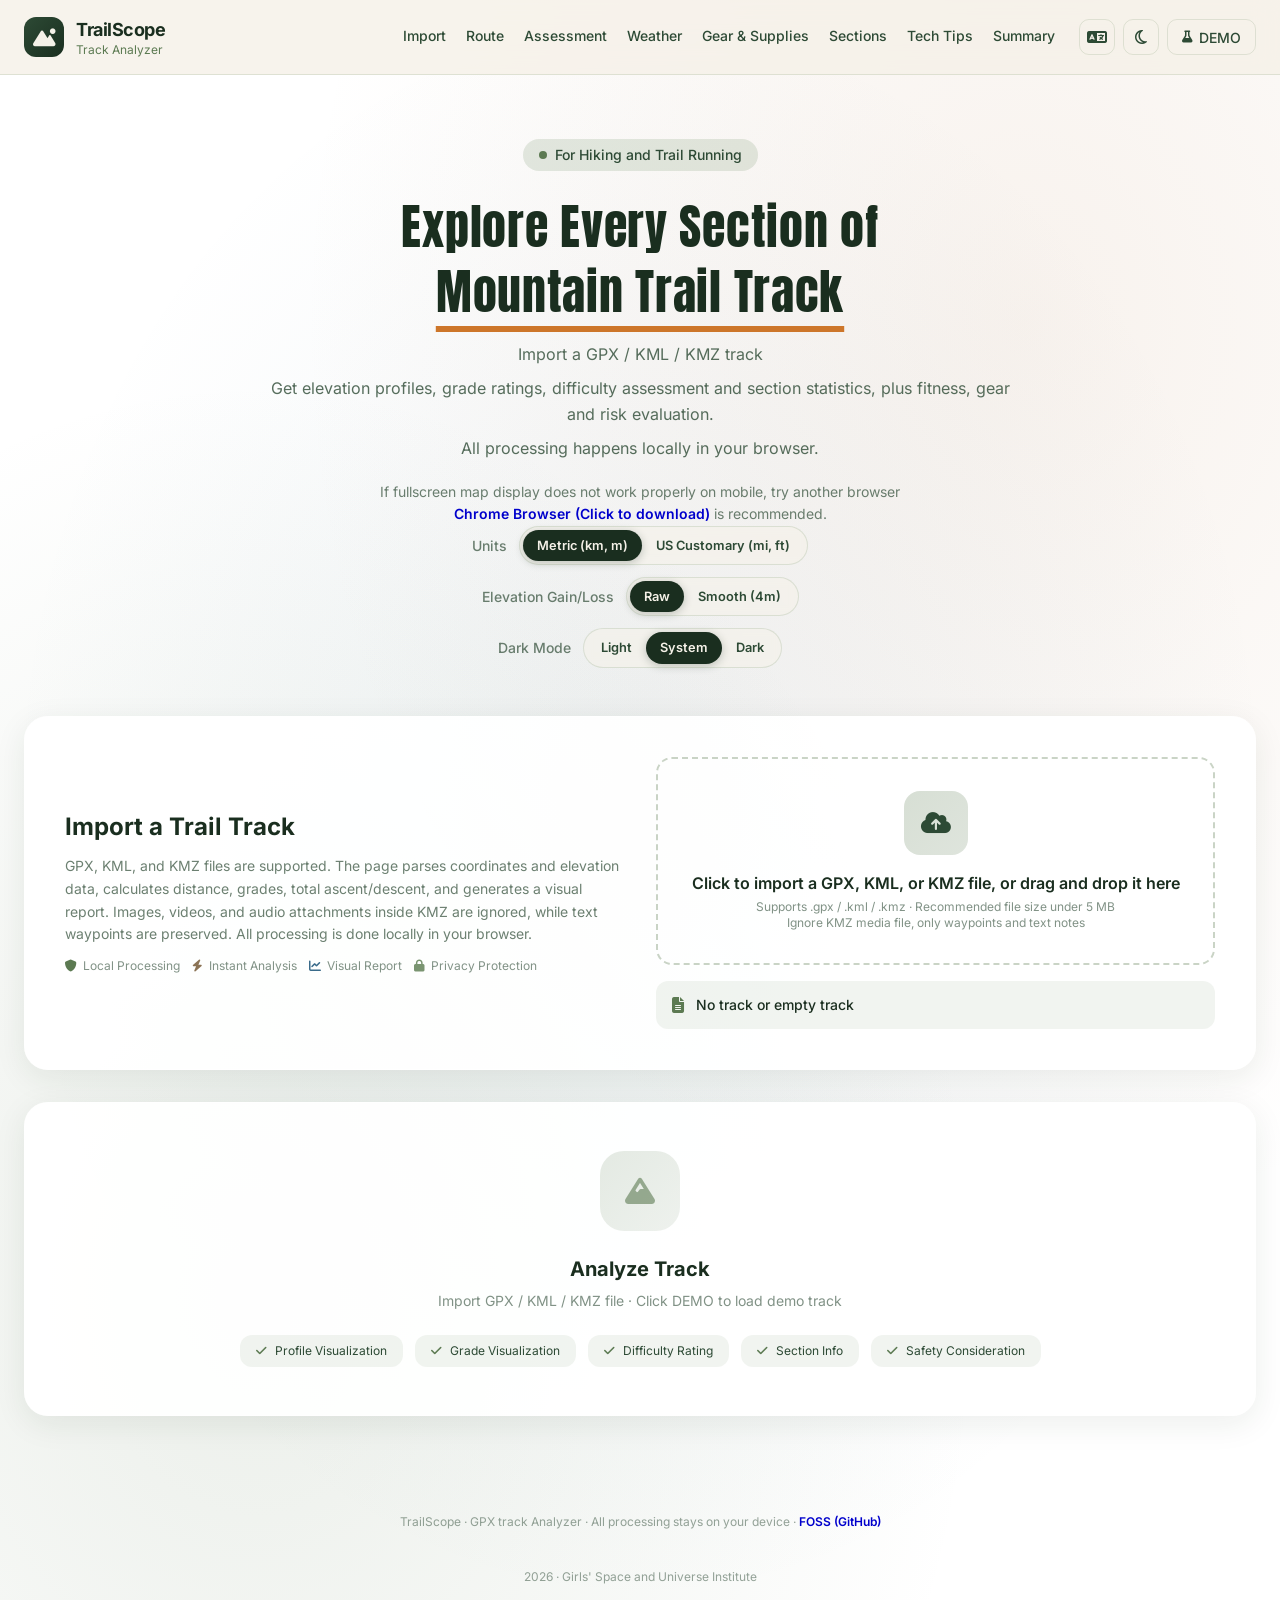
==== commit 58325255: "anti-AI-slop fix + hero typography Visual overhaul per the hallmark anti-slop skill (github.com/nutl" ====
--- a/TrailScope-Chinese.html
+++ b/TrailScope-Chinese.html
@@ -2,46 +2,80 @@
 <html lang="zh-CN">
 <head>
     <meta charset="UTF-8" />
-    <meta name="viewport" content="width=device-width, initial-scale=1.0, maximum-scale=1.0, user-scalable=no" />
+    <meta name="viewport" content="width=device-width, initial-scale=1.0" />
+    <meta name="theme-color" content="#f5f1e8" />
     <script src="js/common/theme-init.js"></script>
+    <script src="js/common/language-redirect.js"></script>
     <title>TrailScope · 徒步轨迹分析器</title>
     <link rel="stylesheet" href="css/tailwind.generated.css" />
     <link rel="stylesheet" href="css/leaflet-1p9p4.css" />
     <script src="js/common/leaflet-1p9p4.js">
     </script>
     <script src="js/common/leaflet-custom-headers.js"></script>
+    <script src="js/common/leaflet-tilelayer-colorfilter.min.js"></script>
     <link href="css/fonts.css" rel="stylesheet">
     <link rel="stylesheet" href="css/all.min.css">
     <link rel="stylesheet" href="css/custom.css" />
 </head>
 <body class="gradient-bg min-h-screen mountain-bg">
 
-    <!-- Navigation (不变) -->
+    <!-- Navigation -->
     <nav class="nav-blur sticky top-0 z-50 border-b border-trail-sage/20">
-        <div class="max-w-7xl mx-auto px-6 py-4 flex items-center justify-between">
+        <div class="max-w-7xl mx-auto px-6 py-4 flex items-center gap-6 nav-inner">
             <div class="flex items-center gap-3">
                 <div class="w-10 h-10 rounded-xl bg-gradient-to-br from-trail-mid to-trail-dark flex items-center justify-center">
                     <i class="fa-solid fa-mountain-sun text-trail-cream text-lg"></i>
                 </div>
                 <div>
-                    <h1 class="text-lg font-bold text-trail-dark tracking-tight">TrailScope</h1>
-                    <p class="text-xs text-trail-moss -mt-0.5">徒步轨迹分析</p>
-                </div>
-            </div>
-            <div class="hidden md:flex items-center gap-6 text-sm font-medium text-trail-mid">
-                <a href="#upload" class="hover:text-trail-dark transition">导入轨迹</a>
-                <a href="#analysis" class="hover:text-trail-dark transition">路线分析</a>
-                <a href="#assessment" class="hover:text-trail-dark transition">路线评估</a>
-                <a href="#weatherAnalysis" class="hover:text-trail-dark transition">气象分析</a>
-                <a href="#equipment" class="hover:text-trail-dark transition">装备补给</a>
-                <a href="#segments" class="hover:text-trail-dark transition">分段统计</a>
-                <a href="#techtips" class="hover:text-trail-dark transition">技术要点</a>
-                <a href="#summary" class="hover:text-trail-dark transition">路线概况</a>
-            </div>
-            <button id="loadDemoBtn" class="px-4 py-2 rounded-full bg-trail-dark text-trail-cream text-sm font-medium hover:bg-trail-mid transition flex items-center gap-2">
-                <i class="fa-solid fa-flask text-xs"></i>
-                体验示例
-            </button>
+                    <h1 class="text-lg font-bold text-trail-dark tracking-tight nav-wordmark">TrailScope</h1>
+                    <p class="text-xs text-trail-moss -mt-0.5 nav-subtitle">徒步轨迹分析</p>
+                </div>
+            </div>
+            <div class="nav-anchors items-center text-sm font-medium">
+                <a href="#upload">导入轨迹</a>
+                <a href="#analysis">路线分析</a>
+                <a href="#assessment">路线评估</a>
+                <a href="#weatherAnalysis">气象分析</a>
+                <a href="#equipment">装备补给</a>
+                <a href="#segments">分段统计</a>
+                <a href="#techtips">技术要点</a>
+                <a href="#summary">路线概况</a>
+            </div>
+            <div class="nav-actions flex items-center gap-2">
+                <div class="nav-quick-group">
+                    <details class="nav-menu">
+                        <summary aria-label="切换语言">
+                            <i class="fa-solid fa-language"></i>
+                        </summary>
+                        <div class="nav-menu-panel lang-panel">
+                            <a href="index.html" aria-current="true"><span>中文</span><i class="fa-solid fa-check"></i></a>
+                            <a href="TrailScope-English.html"><span>English</span></a>
+                        </div>
+                    </details>
+                    <button id="themeQuickBtn" class="nav-icon-btn" aria-label="切换深浅色模式">
+                        <i class="fa-regular fa-moon"></i>
+                    </button>
+                </div>
+                <button id="loadDemoBtn" class="nav-ghost-btn" aria-label="加载示例轨迹">
+                    <i class="fa-solid fa-flask text-xs"></i>
+                    <span class="demo-label">体验示例</span>
+                </button>
+                <details class="nav-menu nav-hamburger">
+                    <summary aria-label="菜单">
+                        <i class="fa-solid fa-bars"></i>
+                    </summary>
+                    <div class="nav-menu-panel">
+                        <a href="#upload">导入轨迹</a>
+                        <a href="#analysis">路线分析</a>
+                        <a href="#assessment">路线评估</a>
+                        <a href="#weatherAnalysis">气象分析</a>
+                        <a href="#equipment">装备补给</a>
+                        <a href="#segments">分段统计</a>
+                        <a href="#techtips">技术要点</a>
+                        <a href="#summary">路线概况</a>
+                    </div>
+                </details>
+            </div>
         </div>
     </nav>
 
@@ -53,27 +87,27 @@
                     <span class="w-2 h-2 rounded-full bg-trail-moss pulse-dot"></span>
                     适用于徒步和越野跑
                 </div>
-                <h2 class="text-4xl md:text-5xl font-extrabold text-trail-dark tracking-tight leading-tight mb-4">
+                <h2 class="text-4xl md:text-5xl hero-title text-trail-dark leading-tight mb-4">
                     深入解析每一段<br/>
-                    <span class="bg-gradient-to-r from-trail-moss via-trail-earth to-accent-clay bg-clip-text text-transparent">户外徒步轨迹</span>
+                    <span class="hero-accent">户外徒步轨迹</span>
                 </h2>
-                <p class="text-base text-trail-mid/80 leading-relaxed max-w-2xl mx-auto">
-                    导入 GPX / KML / KMZ 轨迹文件，自动生成海拔剖面、坡度分级、难度评级与分段统计
+                <p class="text-base text-trail-mid/80 leading-relaxed mb-2">
+                    导入 GPX / KML / KMZ 轨迹文件
                 </p>
-                <p class="text-base text-trail-mid/80 leading-relaxed max-w-2xl mx-auto">
+                <p class="text-base text-trail-mid/80 leading-relaxed mb-2">
+                    自动生成海拔剖面、坡度分级、难度评级与分段统计
+                </p>
+                <p class="text-base text-trail-mid/80 leading-relaxed mb-2">
                     全面评估体能和装备需求、徒步耗时与潜在风险
                 </p>
-                <p class="text-base text-trail-mid/80 leading-relaxed max-w-2xl mx-auto">
+                <p class="text-sm text-trail-mid/70 leading-relaxed mt-5">
                     若手机端路线地图全屏显示不正常，请更换浏览器后重试
                 </p>
-                <p class="text-base text-trail-mid/80 leading-relaxed max-w-2xl mx-auto">
+                <p class="text-sm text-trail-mid/70 leading-relaxed">
                     建议使用 <a href='https://www.google.cn/chrome/fallback/' class="theme-link"><span>Chrome 浏览器（点击可下载）</span></a>
                 </p>
-                <p class="text-base text-trail-mid/80 leading-relaxed max-w-2xl mx-auto">
-                    <a href='TrailScope-English.html' class="theme-link"><span>Click here for English version!</span></a>
-                </p>
-
-                <div class="flex items-center justify-center gap-3 mt-3 flex-wrap">
+
+                <div class="flex items-center justify-center gap-3 mt-6 flex-wrap">
                     <span class="text-sm font-medium text-trail-mid/70">累计爬升下降计算</span>
                     <div class="unit-toggle-group">
                         <button class="unit-toggle-btn active" id="rawElevBtn">原始数据</button>
@@ -102,10 +136,13 @@
                     <p class="text-sm text-trail-mid/70 leading-relaxed mb-3">
                         支持 .gpx、.kml、.kmz 格式文件。网页将解析轨迹中的经纬度与海拔数据，自动计算距离、坡度、累计爬升与下降，并生成分析报告。KMZ 内的图片、视频和语音附件会被忽略，但文字标注点会保留。所有计算均在本地浏览器完成。
                     </p>
-                    <p id="warningText" class="text-sm warning-text leading-relaxed mb-6 hidden">
-                        <i class="fa-solid fa-triangle-exclamation mr-1"></i>
-                        <b>导入的轨迹可能为手绘规划，非驴友实走，使用该轨迹徒步时需注意户外路况和人身安全。</b>
-                    </p>
+                    <div id="trackWarnings" class="hidden">
+                        <p id="warningText" class="text-sm warning-text leading-relaxed mb-6 hidden" role="status">
+                            <i class="fa-solid fa-triangle-exclamation mr-1"></i>
+                            <b>导入的轨迹可能为手绘规划，非驴友实走，使用该轨迹徒步时需注意户外路况和人身安全。</b>
+                        </p>
+                        <p id="noElevationImportWarning" class="no-elevation-notice hidden" role="status">轨迹未包含有效海拔数据，无法进行基于海拔的分析。</p>
+                    </div>
                     <div class="flex flex-wrap gap-3 text-xs text-trail-mid/60">
                         <span class="flex items-center gap-1.5"><i class="fa-solid fa-shield text-trail-moss"></i> 本地解析</span>
                         <span class="flex items-center gap-1.5"><i class="fa-solid fa-bolt text-trail-earth"></i> 即时分析</span>
@@ -156,7 +193,7 @@
                     </div>
                     <span class="text-xs font-medium text-trail-mid/50 uppercase tracking-wider">总距离</span>
                 </div>
-                <p class="text-2xl font-bold text-trail-dark" id="statDistance">—</p>
+                <p class="text-2xl font-semibold text-trail-dark num-font" id="statDistance">—</p>
                 <p class="text-xs text-trail-mid/60 mt-1">公里</p>
             </div>
 
@@ -167,7 +204,7 @@
                     </div>
                     <span class="text-xs font-medium text-trail-mid/50 uppercase tracking-wider">累计爬升</span>
                 </div>
-                <p class="text-2xl font-bold text-trail-dark" id="statAscent">—</p>
+                <p class="text-2xl font-semibold text-trail-dark num-font" id="statAscent">—</p>
                 <p class="text-xs text-trail-mid/60 mt-1">米</p>
             </div>
 
@@ -178,7 +215,7 @@
                     </div>
                     <span class="text-xs font-medium text-trail-mid/50 uppercase tracking-wider">累计下降</span>
                 </div>
-                <p class="text-2xl font-bold text-trail-dark" id="statDescent">—</p>
+                <p class="text-2xl font-semibold text-trail-dark num-font" id="statDescent">—</p>
                 <p class="text-xs text-trail-mid/60 mt-1">米</p>
             </div>
 
@@ -189,7 +226,7 @@
                     </div>
                     <span class="text-xs font-medium text-trail-mid/50 uppercase tracking-wider">最高海拔</span>
                 </div>
-                <p class="text-2xl font-bold text-trail-dark" id="statMaxElev">—</p>
+                <p class="text-2xl font-semibold text-trail-dark num-font" id="statMaxElev">—</p>
                 <p class="text-xs text-trail-mid/60 mt-1">米</p>
             </div>
         </div>
@@ -207,17 +244,17 @@
                             </h3>
                         </div>
                         <div id="mapSegmentInfo" class="title-right hidden">
-                            <button id="prevSegmentBtn" class="nav-segment-btn" title="上一段">
+                            <button id="prevSegmentBtn" class="nav-segment-btn" title="上一段" aria-label="上一段">
                                 <i class="fa-solid fa-chevron-left"></i>
                             </button>
                             <span class="seg-label-uniform" id="mapSegmentLabel">—</span>
-                            <button id="nextSegmentBtn" class="nav-segment-btn" title="下一段">
+                            <button id="nextSegmentBtn" class="nav-segment-btn" title="下一段" aria-label="下一段">
                                 <i class="fa-solid fa-chevron-right"></i>
                             </button>
                         </div>
                     </div>
                     <p class="text-xs text-trail-mid/60 mt-1">部分地图数据来自境外服务器，若加载缓慢，请更换网络后重试。</p>
-                    <p class="text-xs mt-1" style="color:#ff0000"><b>以下地图仅用于户外徒步路线展示，切勿用于测绘用途！</b></p>
+                    <p class="text-xs mt-1 map-disclaimer"><b>以下地图仅用于户外徒步路线展示，切勿用于测绘用途！</b></p>
                 </div>
 
                 <!-- Map Gradient Legend -->
@@ -245,25 +282,25 @@
                 <div id="mapContainer" style="height: 380px;">
                     <div id="leafletMap"></div>
 
-                    <div class="absolute top-3 right-3 flex flex-col gap-2 z-[1000]">
-                        <button class="map-control-btn" id="mapZoomInBtn" title="放大">
+                    <div class="absolute top-3 right-3 flex flex-col gap-2 z-10">
+                        <button class="map-control-btn" id="mapZoomInBtn" title="放大" aria-label="放大">
                             <i class="fa-solid fa-magnifying-glass-plus"></i>
                         </button>
-                        <button class="map-control-btn" id="mapZoomOutBtn" title="缩小">
+                        <button class="map-control-btn" id="mapZoomOutBtn" title="缩小" aria-label="缩小">
                             <i class="fa-solid fa-magnifying-glass-minus"></i>
                         </button>
-                        <button class="map-control-btn" id="mapFitBtn" title="显示全图">
+                        <button class="map-control-btn" id="mapFitBtn" title="显示全图" aria-label="显示全图">
                             <i class="fa-solid fa-expand"></i>
                         </button>
-                        <button id="mapFullscreenBtn" class="map-control-btn" title="地图全屏模式">
+                        <button id="mapFullscreenBtn" class="map-control-btn" title="地图全屏模式" aria-label="地图全屏模式">
                             <i class="fa-solid fa-maximize"></i>
                         </button>
-                        <button id="mapLinkageBtn" class="map-control-btn active-linkage" title="禁用地图联动">
+                        <button id="mapLinkageBtn" class="map-control-btn active-linkage" title="禁用地图联动" aria-label="禁用地图联动">
                             <i class="fa-solid fa-location-crosshairs"></i>
                         </button>
                     </div>
 
-                    <div id="mapSourceControl" class="absolute bottom-3 right-3 z-[1000]">
+                    <div id="mapSourceControl" class="absolute bottom-3 right-3 z-10">
                         <select id="mapSourceSelect" class="map-source-select" title="切换图源">
 							<option value="tiandituluwang" selected>天地图路网图</option>
 							<option value="tiandituweixing">天地图卫星图</option>
@@ -277,20 +314,23 @@
                             <option value="cyclosm">CyclOSM</option>
                             <option value="MapyOutdoor">Mapy 户外地图</option>
                             <option value="MapyAerial">Mapy 卫星图</option>
-							<option value="ESRIWorldTopoMap">ESRI-WorldTopoMap</option>
-                            <option value="ESRIWorldImagery">ESRI-WorldImagery</option>
+							<option value="TFOutdoor">户外徒步路线图</option>
+							<option value="TFLandscape">户外等高线地图</option>
+							<option value="TFAtlas">全球地图</option>
+							<option value="ESRIWorldTopoMap">ESRI 地形图</option>
+                            <option value="ESRIWorldImagery">ESRI 卫星图</option>
                         </select>
                     </div>
 
-                    <div id="mapInfoOverlay" class="absolute top-3 left-3 px-3 py-2 rounded-xl glass-dark text-xs z-[1000] hidden">
+                    <div id="mapInfoOverlay" class="absolute top-3 left-3 px-3 py-2 rounded-xl glass-dark text-xs z-10 hidden">
                         <div class="space-y-0.5">
                             <div><span class="font-medium text-trail-cream">距离：</span><span id="mapInfoDist" class="font-medium text-trail-cream">—</span></div>
-                            <div><span class="font-medium text-trail-cream">海拔：</span><span id="mapInfoEle" class="font-medium text-trail-cream">—</span></div>
-                            <div><span class="font-medium text-trail-cream">坡度：</span><span id="mapInfoGrad" class="font-medium text-trail-cream">—</span></div>
-                        </div>
-                    </div>
-
-                    <div id="mapLocationLegend" class="absolute bottom-3 left-3 px-3 py-2 rounded-xl glass-dark text-xs z-[1000]">
+                            <div id="mapInfoElevationRow"><span class="font-medium text-trail-cream">海拔：</span><span id="mapInfoEle" class="font-medium text-trail-cream">—</span></div>
+                            <div id="mapInfoGradeRow"><span class="font-medium text-trail-cream">坡度：</span><span id="mapInfoGrad" class="font-medium text-trail-cream">—</span></div>
+                        </div>
+                    </div>
+
+                    <div id="mapLocationLegend" class="absolute bottom-3 left-3 px-3 py-2 rounded-xl glass-dark text-xs z-10">
                         <div class="flex items-center gap-2 mb-1">
                             <div class="w-2.5 h-2.5 rounded-full bg-accent-red"></div>
                             <span class="font-medium text-trail-cream">当前位置</span>
@@ -316,7 +356,7 @@
                             海拔剖面图
                         </h3>
                     </div>
-                    <div class="flex items-center gap-1.5 flex-wrap">
+                    <div id="elevationProfileControls" class="flex items-center gap-1.5 flex-wrap">
                         <button id="annotationBtn" class="btn-sm-uniform bg-trail-dark text-trail-cream hover:bg-trail-mid">
                             <i class="fa-solid fa-eye"></i>
                             <span id="annotationLabel">隐藏标注</span>
@@ -337,6 +377,9 @@
                     </div>
                 </div>
 
+                <p id="noElevationProfileNotice" class="no-elevation-notice hidden" role="status">轨迹未包含有效海拔数据，无法显示海拔剖面图</p>
+
+                <div id="elevationProfileContent">
                 <!-- Gradient Legend -->
                 <div class="flex flex-wrap items-center gap-4 mb-4 text-xs">
                     <select id="colorModeSelect" class="color-mode-select" title="切换颜色模式">
@@ -371,13 +414,13 @@
 
                     <!-- Zoom Controls -->
                     <div class="absolute top-2 right-2 flex flex-col gap-1.5 z-10 zoom-controls">
-                        <button class="zoom-btn" id="chartZoomInBtn" title="放大">
+                        <button class="zoom-btn" id="chartZoomInBtn" title="放大" aria-label="放大">
                             <i class="fa-solid fa-magnifying-glass-plus"></i>
                         </button>
-                        <button class="zoom-btn" id="chartZoomOutBtn" title="缩小">
+                        <button class="zoom-btn" id="chartZoomOutBtn" title="缩小" aria-label="缩小">
                             <i class="fa-solid fa-magnifying-glass-minus"></i>
                         </button>
-                        <button class="zoom-btn" id="chartResetBtn" title="重置">
+                        <button class="zoom-btn" id="chartResetBtn" title="重置" aria-label="重置">
                             <i class="fa-solid fa-expand"></i>
                         </button>
                     </div>
@@ -386,7 +429,7 @@
                 <!-- Zoom Info -->
                 <div class="flex items-center justify-between mt-3">
                     <div id="zoomInfo" class="px-2.5 py-1 rounded-lg glass-dark text-xs text-trail-cream hidden">
-                        <span id="zoomLevel">100%</span>
+                        <span id="zoomLevel" class="num-font">100%</span>
                     </div>
                     <div class="text-xs text-trail-mid/50 ml-auto">
                         <i class="fa-solid fa-circle-info"></i> 滚轮缩放 · 拖拽平移 · 鼠标悬浮/触摸可查看详情
@@ -403,32 +446,35 @@
                             <p id="wpName" class="text-sm font-semibold text-trail-dark"></p>
                             <p id="wpDetails" class="text-xs text-trail-mid/60"></p>
                         </div>
-                        <button id="closeWaypointInfoBtn" class="text-trail-mid/60 hover:text-accent-red transition">
+                        <button id="closeWaypointInfoBtn" class="text-trail-mid/60 hover:text-accent-red transition" title="关闭" aria-label="关闭航路点信息">
                             <i class="fa-solid fa-xmark"></i>
                         </button>
                     </div>
                 </div>
+                </div>
             </div>
         </div>
 
         <!-- Difficulty & Assessment -->
-        <div id="assessment" class="grid lg:grid-cols-3 gap-6 mb-6">
+        <div id="assessment" class="assessment-grid mb-6">
 
             <!-- Difficulty Rating -->
-            <div class="glass-card rounded-3xl p-6">
+            <div class="glass-card rounded-3xl p-6 assessment-col-2">
                 <h3 class="text-xl font-bold text-trail-dark mb-1 flex items-center gap-2">
                     <i class="fa-solid fa-gauge-high text-accent-amber"></i>
                     难度评级
                 </h3>
                 <p class="text-xs text-trail-mid/60 mb-5">基于距离、爬升、坡度进行综合评估</p>
-
+                <p id="difficultyElevationNotice" class="no-elevation-notice hidden" role="status">轨迹未包含有效海拔数据，无法进行难度评级</p>
+
+                <div id="difficultyContent">
                 <div class="text-center mb-5">
                     <div class="inline-flex items-center justify-center w-28 h-28 rounded-full relative">
                         <svg class="progress-ring absolute inset-0" width="112" height="112">
                             <circle cx="56" cy="56" r="48" stroke="rgba(122,148,113,0.15)" stroke-width="8" fill="none"/>
                             <circle id="difficultyRing" cx="56" cy="56" r="48" stroke="url(#diffGradient)" stroke-width="8" fill="none"
                             stroke-dasharray="301.6" stroke-dashoffset="301.6" stroke-linecap="round"
-                            style="transition: stroke-dashoffset 1s ease;"/>
+                            style="transition: stroke-dashoffset 1s cubic-bezier(0.4, 0, 0.2, 1);"/>
                             <defs>
                                 <linearGradient id="diffGradient" x1="0%" y1="0%" x2="100%" y2="100%">
                                     <stop offset="0%" stop-color="#5c7a52"/>
@@ -438,8 +484,8 @@
                             </defs>
                         </svg>
                         <div class="text-center">
-                            <p id="difficultyScore" class="text-3xl font-extrabold text-trail-dark">—</p>
-                            <p class="text-xs text-trail-mid/60">/ 100</p>
+                            <p id="difficultyScore" class="text-3xl font-semibold text-trail-dark num-font">—</p>
+                            <p class="text-xs text-trail-mid/60 num-font">/ 100</p>
                         </div>
                     </div>
                     <div id="difficultyLabel" class="mt-3 inline-block px-4 py-1.5 rounded-full text-sm font-bold badge-glow">—</div>
@@ -449,40 +495,42 @@
                     <div>
                         <div class="flex justify-between text-xs mb-1">
                             <span class="text-trail-mid/70">距离</span>
-                            <span id="distScore" class="font-medium text-trail-dark">—</span>
+                            <span id="distScore" class="font-medium text-trail-dark num-font">—</span>
                         </div>
                         <div class="h-1.5 rounded-full bg-trail-sage/15 overflow-hidden">
-                            <div id="distBar" class="h-full rounded-full bg-trail-moss transition-all duration-700" style="width: 0%"></div>
+                            <div id="distBar" class="h-full rounded-full bg-trail-moss bar-transition" style="width: 0%"></div>
                         </div>
                     </div>
                     <div>
                         <div class="flex justify-between text-xs mb-1">
                             <span class="text-trail-mid/70">爬升</span>
-                            <span id="ascentScore" class="font-medium text-trail-dark">—</span>
+                            <span id="ascentScore" class="font-medium text-trail-dark num-font">—</span>
                         </div>
                         <div class="h-1.5 rounded-full bg-trail-sage/15 overflow-hidden">
-                            <div id="ascentBar" class="h-full rounded-full bg-accent-amber transition-all duration-700" style="width: 0%"></div>
+                            <div id="ascentBar" class="h-full rounded-full bg-accent-amber bar-transition" style="width: 0%"></div>
                         </div>
                     </div>
                     <div>
                         <div class="flex justify-between text-xs mb-1">
                             <span class="text-trail-mid/70">坡度</span>
-                            <span id="gradScore" class="font-medium text-trail-dark">—</span>
+                            <span id="gradScore" class="font-medium text-trail-dark num-font">—</span>
                         </div>
                         <div class="h-1.5 rounded-full bg-trail-sage/15 overflow-hidden">
-                            <div id="gradBar" class="h-full rounded-full bg-accent-red transition-all duration-700" style="width: 0%"></div>
-                        </div>
-                    </div>
+                            <div id="gradBar" class="h-full rounded-full bg-accent-red bar-transition" style="width: 0%"></div>
+                        </div>
+                    </div>
+                </div>
                 </div>
             </div>
 
             <!-- Time & Energy Estimate -->
-            <div class="glass-card rounded-3xl p-6">
+            <div class="glass-card rounded-3xl p-6 assessment-col-3">
                 <h3 class="text-xl font-bold text-trail-dark mb-1 flex items-center gap-2">
                     <i class="fa-solid fa-stopwatch text-trail-earth"></i>
                     耗时与体能需求
                 </h3>
                 <p class="text-xs text-trail-mid/60 mb-5">基于 Naismith 公式修正计算</p>
+                <p id="timeElevationNotice" class="no-elevation-notice hidden" role="status">轨迹未包含有效海拔数据，无法进行坡度修正</p>
 
                 <div class="space-y-4">
                     <div class="rounded-2xl bg-trail-sage/10 p-4">
@@ -490,22 +538,22 @@
                             <span class="text-xs font-medium text-trail-mid/70 uppercase tracking-wider">预估总耗时</span>
                             <i class="fa-solid fa-clock text-trail-earth text-sm"></i>
                         </div>
-                        <p id="estTime" class="text-3xl font-bold text-trail-dark">— <span class="text-base font-normal text-trail-mid/60">小时</span></p>
+                        <p id="estTime" class="text-3xl font-semibold text-trail-dark num-font">— <span class="text-base font-normal text-trail-mid/60">小时</span></p>
                         <div class="flex gap-4 mt-2 text-xs text-trail-mid/60">
-                            <span>步行：<span id="walkTime" class="font-medium text-trail-dark">—</span></span>
-                            <span>休息：<span id="restTime" class="font-medium text-trail-dark">—</span></span>
+                            <span>步行：<span id="walkTime" class="font-medium text-trail-dark num-font">—</span></span>
+                            <span>休息：<span id="restTime" class="font-medium text-trail-dark num-font">—</span></span>
                         </div>
                     </div>
 
                     <div class="grid grid-cols-2 gap-3">
                         <div class="rounded-xl bg-trail-cream/50 p-3">
                             <p class="text-xs text-trail-mid/60 mb-1">平均配速</p>
-                            <p id="avgPace" class="text-lg font-bold text-trail-dark">—</p>
+                            <p id="avgPace" class="text-lg font-semibold text-trail-dark num-font">—</p>
                             <p class="text-xs text-trail-mid/50">min/km</p>
                         </div>
                         <div class="rounded-xl bg-trail-cream/50 p-3">
                             <p class="text-xs text-trail-mid/60 mb-1">能量消耗</p>
-                            <p id="calories" class="text-lg font-bold text-trail-dark">—</p>
+                            <p id="calories" class="text-lg font-semibold text-trail-dark num-font">—</p>
                             <p class="text-xs text-trail-mid/50">千卡</p>
                         </div>
                     </div>
@@ -528,23 +576,24 @@
             </div>
 
             <!-- Risk Assessment -->
-            <div class="glass-card rounded-3xl p-6">
+            <div class="glass-card rounded-3xl p-6 assessment-wide">
                 <h3 class="text-xl font-bold text-trail-dark mb-1 flex items-center gap-2">
                     <i class="fa-solid fa-triangle-exclamation text-accent-red"></i>
                     风险提示
                 </h3>
                 <p class="text-xs text-trail-mid/60 mb-5">基于路线特征，识别潜在风险</p>
+                <p id="riskElevationNotice" class="no-elevation-notice hidden" role="status">轨迹未包含有效海拔数据，无法识别海拔、爬升和坡度相关的风险</p>
 
                 <div id="riskList" class="space-y-3">
                 </div>
 
                 <div class="mt-5 pt-5 border-t border-trail-sage/15">
-                    <div class="flex items-center justify-between mb-2">
-                        <span class="text-xs font-medium text-trail-mid/70">综合风险等级</span>
-                        <span id="riskLevel" class="text-sm font-bold">—</span>
-                    </div>
+                <div class="flex items-center justify-between mb-3">
+                    <span class="text-sm font-semibold text-trail-mid/70">综合风险等级</span>
+                    <span id="riskLevel" class="text-sm font-bold">—</span>
+                </div>
                     <div class="h-2 rounded-full difficulty-bar overflow-hidden relative">
-                        <div id="riskIndicator" class="absolute top-0 bottom-0 w-1 bg-trail-dark rounded-full transition-all duration-700" style="left: 0%"></div>
+                        <div id="riskIndicator" class="absolute top-0 bottom-0 w-1 bg-trail-dark rounded-full bar-transition" style="left: 0%"></div>
                     </div>
                 </div>
             </div>
@@ -557,23 +606,24 @@
                 气象分析
             </h3>
             <p class="text-sm text-trail-mid/60 mb-5">输入气象数据，结合路线海拔范围修正装备建议和风险提示</p>
+            <p id="weatherElevationNotice" class="no-elevation-notice hidden" role="status">轨迹未包含有效海拔数据，无法识别海拔相关的风险</p>
 
             <!-- 基础输入区域 -->
             <div class="grid md:grid-cols-5 gap-3 items-end">
                 <label class="text-xs text-trail-mid">
-                    <span style="display:inline-block; padding-left:0.5rem;">温度 / ℃</span>
+                    <span class="weather-unit-label">温度 / ℃</span>
                     <input id="weatherTemp" type="number" class="w-full mt-1 rounded-lg border p-2" placeholder="单位：℃">
                 </label>
                 <label class="text-xs text-trail-mid">
-                    <span style="display:inline-block; padding-left:0.5rem;">湿度 / %</span>
+                    <span class="weather-unit-label">湿度 / %</span>
                     <input id="weatherHumidity" type="number" class="w-full mt-1 rounded-lg border p-2" placeholder="相对湿度 %">
                 </label>
                 <label class="text-xs text-trail-mid">
-                    <span style="display:inline-block; padding-left:0.5rem;">风速 / (m·s⁻¹)</span>
+                    <span class="weather-unit-label">风速 / (m·s⁻¹)</span>
                     <input id="weatherWind" type="number" class="w-full mt-1 rounded-lg border p-2" placeholder="单位：m/s" title="阵风较强时可选取偏高数值">
                 </label>
                 <label class="text-xs text-trail-mid">
-                    <span style="display:inline-block; padding-left:0.5rem;">天气情况</span>
+                    <span class="weather-unit-label">天气情况</span>
                     <select id="weatherType" class="w-full mt-1 rounded-lg border p-2">
                         <option>晴</option><option>多云</option><option>阴</option><option>阵雨</option>
                         <option>小雨</option><option>中雨及以上</option><option>小雪</option><option>中雪及以上</option>
@@ -596,27 +646,27 @@
             <div id="advancedPanel" class="advanced-panel">
                 <div class="grid grid-cols-1 md:grid-cols-3 lg:grid-cols-6 gap-3">
                     <label class="text-xs text-trail-mid">
-                        <span style="display:inline-block; padding-left:0.5rem;">湿球温度 / ℃</span>
+                        <span class="weather-unit-label">湿球温度 / ℃</span>
                         <input id="wetBulbTemp" type="number" step="any" class="weather-adv-input w-full mt-1 rounded-lg border p-2" placeholder="单位：℃">
                     </label>
                     <label class="text-xs text-trail-mid">
-                        <span style="display:inline-block; padding-left:0.5rem;">露点 / ℃</span>
+                        <span class="weather-unit-label">露点 / ℃</span>
                         <input id="dewPoint" type="number" step="any" class="weather-adv-input w-full mt-1 rounded-lg border p-2" placeholder="单位：℃">
                     </label>
                     <label class="text-xs text-trail-mid">
-                        <span style="display:inline-block; padding-left:0.5rem;">太阳辐射强度 / (W·m⁻²)</span>
+                        <span class="weather-unit-label">太阳辐射强度 / (W·m⁻²)</span>
                         <input id="solarRadiation" type="number" step="any" class="weather-adv-input w-full mt-1 rounded-lg border p-2" placeholder="单位：W/m²">
                     </label>
                     <label class="text-xs text-trail-mid">
-                        <span style="display:inline-block; padding-left:0.5rem;">气压 / hPa</span>
+                        <span class="weather-unit-label">气压 / hPa</span>
                         <input id="pressure" type="number" step="any" class="weather-adv-input w-full mt-1 rounded-lg border p-2" placeholder="单位：hPa">
                     </label>
                     <label class="text-xs text-trail-mid">
-                        <span style="display:inline-block; padding-left:0.5rem;">直接辐射比例</span>
+                        <span class="weather-unit-label">直接辐射比例</span>
                         <input id="directRadiationRatio" type="number" step="any" min="0" max="1" class="weather-adv-input w-full mt-1 rounded-lg border p-2" placeholder="范围：0~1, 默认值：0.6" title="一般取 0.5~0.8, 用紫外线指数估算&#10;强紫外线取 0.7, 云量多时取 0.4&#10;留空时取默认值 0.6">
                     </label>
                     <label class="text-xs text-trail-mid">
-                        <span style="display:inline-block; padding-left:0.5rem;">太阳高度角 / °</span>
+                        <span class="weather-unit-label">太阳高度角 / °</span>
                         <input id="solarAltitudeAngle" type="number" step="any" min="0" max="90" class="weather-adv-input w-full mt-1 rounded-lg border p-2" placeholder="范围：0~90, 默认值：45" title="30°~60°，留空时取默认值 45°">
                     </label>
                 </div>
@@ -636,8 +686,9 @@
                 装备和补给建议
             </h3>
             <p class="text-sm text-trail-mid/60 mb-6">基于路线难度、距离、海拔和路线评估结果自动生成。可根据个人配速和路线补给状况，削减随身补给。</p>
-
-            <div class="grid md:grid-cols-3 gap-6">
+            <p id="equipmentElevationNotice" class="no-elevation-notice hidden" role="status">轨迹未包含有效海拔数据，无法基于海拔生成针对性的建议</p>
+
+            <div class="equipment-grid">
                 <!-- Essential Equipment -->
                 <div>
                     <div class="equipment-section-header">
@@ -678,9 +729,10 @@
                         <i class="fa-solid fa-list-ol text-trail-moss"></i>
                         分段统计
                     </h3>
-                    <p class="text-sm text-trail-mid/60 mt-1">
+                    <p id="segmentSummary" class="text-sm text-trail-mid/60 mt-1">
                         <span id="segmentTotalCount">轨迹共 0 段，</span>点击任意分段在地图和剖面图中查看详情
                     </p>
+                    <p id="segmentElevationNotice" class="no-elevation-notice hidden" role="status">轨迹未包含有效海拔数据，坡度分段不可用。</p>
                 </div>
                 <div class="flex gap-2">
                     <button id="segAuto" class="seg-btn active">坡度分段</button>
@@ -689,7 +741,7 @@
                 </div>
             </div>
 
-            <div class="overflow-x-auto scroll-thin">
+            <div id="segmentTableContainer" class="overflow-x-auto scroll-thin">
                 <table class="w-full text-sm">
                     <thead>
                         <tr class="border-b border-trail-sage/20 text-xs text-trail-mid/60 uppercase tracking-wider">
@@ -721,17 +773,17 @@
                 </div>
 
                 <div class="flex items-center gap-2">
-                    <button id="firstPageBtn" class="pagination-btn" title="首页">
+                    <button id="firstPageBtn" class="pagination-btn" title="首页" aria-label="首页">
                         <i class="fa-solid fa-angles-left"></i>
                     </button>
-                    <button id="prevPageBtn" class="pagination-btn" title="上一页">
+                    <button id="prevPageBtn" class="pagination-btn" title="上一页" aria-label="上一页">
                         <i class="fa-solid fa-angle-left"></i>
                     </button>
                     <span id="pageInfo" class="text-xs text-trail-mid/70 px-2">第 1/1 页</span>
-                    <button id="nextPageBtn" class="pagination-btn" title="下一页">
+                    <button id="nextPageBtn" class="pagination-btn" title="下一页" aria-label="下一页">
                         <i class="fa-solid fa-angle-right"></i>
                     </button>
-                    <button id="lastPageBtn" class="pagination-btn" title="尾页">
+                    <button id="lastPageBtn" class="pagination-btn" title="尾页" aria-label="尾页">
                         <i class="fa-solid fa-angles-right"></i>
                     </button>
                 </div>
@@ -745,7 +797,8 @@
                     <i class="fa-solid fa-chart-pie text-trail-earth"></i>
                     坡度分布与技术要点
                 </h3>
-                <p class="text-xs text-trail-mid/60 mb-5">各坡度等级的上坡与下坡占比及技术建议</p>
+                <p id="gradientDistributionSubtitle" class="text-xs text-trail-mid/60 mb-5">各坡度等级的上坡与下坡占比及技术建议</p>
+                <p id="gradientDistributionNotice" class="no-elevation-notice hidden" role="status">轨迹未包含有效海拔数据，无法计算坡度分布</p>
                 <div id="gradientDistribution" class="space-y-5">
                 </div>
             </div>
@@ -755,7 +808,8 @@
                     <i class="fa-solid fa-circle-info text-accent-blue"></i>
                     路线概况
                 </h3>
-                <p class="text-xs text-trail-mid/60 mb-5">关键数据与路线特征</p>
+                <p id="routeSummarySubtitle" class="text-xs text-trail-mid/60 mb-5">关键数据与路线特征</p>
+                <p id="routeSummaryNotice" class="no-elevation-notice hidden" role="status">轨迹未包含有效海拔数据，无法计算关键数据与路线特征</p>
                 <div id="routeSummary" class="space-y-3 text-sm">
                 </div>
             </div>
@@ -795,8 +849,10 @@
 
     <!-- Footer -->
     <footer class="max-w-7xl mx-auto px-6 py-8 text-center">
-        <p class="text-xs text-trail-mid/50">
-            TrailScope · 徒步轨迹分析 · 所有数据均在本地浏览器中处理 · <a href='https://github.com/GSUI5051/TrailScope' class="theme-link"><span>开源免费（GitHub）</span></a><br><br><br>
+        <p class="text-xs text-trail-mid/50 footer-copy">
+            TrailScope · 徒步轨迹分析 · 所有数据均在本地浏览器中处理 · <a href='https://github.com/GSUI5051/TrailScope' class="theme-link"><span>开源免费（GitHub）</span></a>
+        </p>
+        <p class="text-xs text-trail-mid/50 footer-copy footer-copy-spaced">
             2026 · 少女空间宇宙研究院
         </p>
     </footer>
--- a/css/fonts.css
+++ b/css/fonts.css
@@ -74,4 +74,33 @@
   font-style: normal;
   font-weight: 600;
   src: url('../webfonts/jetbrains-mono-v24-cyrillic_cyrillic-ext_greek_latin_latin-ext_vietnamese-600.woff2') format('woff2'); /* Chrome 36+, Opera 23+, Firefox 39+, Safari 12+, iOS 10+ */
+}
+
+/*Anton — Hero 英文显示字体（户外海报气质；本地文件，断网可用）*/
+/* anton-latin-ext - v27 */
+@font-face {
+  font-display: swap;
+  font-family: 'Anton';
+  font-style: normal;
+  font-weight: 400;
+  src: url('../webfonts/anton-v27-latin-ext.woff2') format('woff2');
+  unicode-range: U+0100-02BA, U+02BD-02C5, U+02C7-02CC, U+02CE-02D7, U+02DD-02FF, U+0304, U+0308, U+0329, U+1D00-1DBF, U+1E00-1E9F, U+1EF2-1EFF, U+2020, U+20A0-20AB, U+20AD-20C0, U+2113, U+2C60-2C7F, U+A720-A7FF;
+}
+/* anton-latin - v27 */
+@font-face {
+  font-display: swap;
+  font-family: 'Anton';
+  font-style: normal;
+  font-weight: 400;
+  src: url('../webfonts/anton-v27-latin.woff2') format('woff2');
+  unicode-range: U+0000-00FF, U+0131, U+0152-0153, U+02BB-02BC, U+02C6, U+02DA, U+02DC, U+0304, U+0308, U+0329, U+2000-206F, U+20AC, U+2122, U+2191, U+2193, U+2212, U+2215, U+FEFF, U+FFFD;
+}
+
+/*LianMengQiYiLuShuaiZhengRuiHeiTi — Hero 中文显示字体（用户指定；本地文件，断网可用）*/
+@font-face {
+  font-display: swap;
+  font-family: 'LianMengQiYiLuShuaiZhengRuiHeiTi';
+  font-style: normal;
+  font-weight: 400;
+  src: url('../webfonts/LianMengQiYiLuShuaiZhengRuiHeiTi.woff2') format('woff2');
 }
--- a/css/custom.css
+++ b/css/custom.css
@@ -5,7 +5,7 @@
             --theme-page-mid: #e8dcc8;
             --theme-page-mid-2: #d4c5a9;
             --theme-page-end: #cd762a;
-            --theme-surface-card: rgba(255, 255, 255, 0.72);
+            --theme-surface-card: rgba(255, 255, 255, 0.94);
             --theme-surface-raised: rgba(245, 241, 232, 0.5);
             --theme-surface-control: #ffffff;
             --theme-surface-control-hover: #f5f1e8;
@@ -29,6 +29,36 @@
             --theme-red: #c54b3c;
             --theme-amber: #d4a017;
             --theme-blue: #3a6b8a;
+            --theme-clay: #cd762a;
+            /* 难度评级色阶（休闲→极具挑战） */
+            --diff-recreation: #5c7a52;
+            --diff-easy: #7a9471;
+            --diff-moderate: #d4a017;
+            --diff-hard: #cd762a;
+            --diff-expert: #c54b3c;
+            --diff-extreme: #ff0000;
+            /* 分段类型 badge（TYPE 列） */
+            --seg-text-climb: #c54b3c;
+            --seg-text-descent: #3a6b8a;
+            --seg-text-mixed: #8b7355;
+            --seg-text-flat: #7a9471;
+            --seg-bg-climb: rgba(197, 75, 60, 0.1);
+            --seg-bg-descent: rgba(58, 107, 138, 0.1);
+            --seg-bg-mixed: rgba(139, 115, 85, 0.1);
+            --seg-bg-flat: rgba(122, 148, 113, 0.1);
+            /* 风险提示三档 tint（文本色复用 --theme-red/amber/sage） */
+            --risk-high-bg: rgba(197, 75, 60, 0.1);
+            --risk-high-border: rgba(197, 75, 60, 0.2);
+            --risk-medium-bg: rgba(212, 160, 23, 0.1);
+            --risk-medium-border: rgba(212, 160, 23, 0.2);
+            --risk-low-bg: rgba(122, 148, 113, 0.1);
+            --risk-low-border: rgba(122, 148, 113, 0.2);
+            /* 气象 WBGT 分级色 */
+            --wbgt-cold: #0a2463;
+            --wbgt-cool: #4a90d9;
+            --wbgt-mild: #2e7d32;
+            --wbgt-warm: #e65100;
+            --wbgt-hot: #c62828;
             --theme-map-overlay: transparent;
             --theme-fullscreen-surface: rgba(245, 241, 232, 0.94);
             --theme-fullscreen-portrait-surface: rgba(245, 241, 232, 0.95);
@@ -36,37 +66,60 @@
 
         html[data-theme="dark"] {
             color-scheme: dark;
-            --theme-page-start: #09110c;
-            --theme-page-mid: #101c14;
-            --theme-page-mid-2: #1d1c15;
-            --theme-page-end: #382215;
-            --theme-surface-card: rgba(18, 32, 23, 0.9);
-            --theme-surface-raised: rgba(34, 53, 39, 0.72);
-            --theme-surface-control: #17271d;
-            --theme-surface-control-hover: #213629;
-            --theme-surface-soft: rgba(144, 174, 132, 0.12);
-            --theme-text-primary: #edf3e9;
-            --theme-text-secondary: #c7d6c3;
-            --theme-text-muted: rgba(199, 214, 195, 0.7);
-            --theme-border: rgba(151, 177, 140, 0.22);
-            --theme-border-card: rgba(151, 177, 140, 0.2);
-            --theme-shadow: 0 10px 34px rgba(0, 0, 0, 0.3);
-            --theme-shadow-hover: 0 14px 44px rgba(0, 0, 0, 0.4);
-            --theme-nav: rgba(10, 19, 13, 0.9);
+            --theme-page-start: #1a1c20;
+            --theme-page-mid: #1a1c20;
+            --theme-page-mid-2: #1a1c20;
+            --theme-page-end: #1a1c20;
+            --theme-surface-card: rgba(35, 38, 44, 0.97);
+            --theme-surface-raised: rgba(48, 52, 60, 0.72);
+            --theme-surface-control: #22252b;
+            --theme-surface-control-hover: #2a2e36;
+            --theme-surface-soft: rgba(148, 156, 170, 0.1);
+            --theme-text-primary: #e9eef6;
+            --theme-text-secondary: #bac7db;
+            --theme-text-muted: rgba(186, 199, 219, 0.7);
+            --theme-border: rgba(140, 147, 158, 0.2);
+            --theme-border-card: rgba(140, 147, 158, 0.18);
+            --theme-shadow: 0 10px 34px rgba(0, 0, 0, 0.34);
+            --theme-shadow-hover: 0 14px 44px rgba(0, 0, 0, 0.44);
+            --theme-nav: rgba(22, 24, 28, 0.92);
             --theme-link: #8fbcff;
-            --theme-active-bg: #355442;
-            --theme-active-hover: #42664f;
-            --theme-active-text: #f2f6ef;
-            --theme-active-shadow: 0 2px 8px rgba(0, 0, 0, 0.25);
-            --theme-moss: #91b184;
-            --theme-sage: #a1b799;
+            --theme-active-bg: #363c48;
+            --theme-active-hover: #434a58;
+            --theme-active-text: #eef3fa;
+            --theme-active-shadow: 0 2px 8px rgba(0, 0, 0, 0.3);
+            --theme-moss: #7ea6d4;
+            --theme-sage: #9cb8d8;
             --theme-earth: #c09a72;
             --theme-red: #e27665;
             --theme-amber: #e5b84f;
-            --theme-blue: #74aecb;
-            --theme-map-overlay: rgba(6, 17, 10, 0.8);
-            --theme-fullscreen-surface: rgba(18, 32, 23, 0.96);
-            --theme-fullscreen-portrait-surface: rgba(18, 32, 23, 0.97);
+            --theme-blue: #74b0dc;
+            --theme-clay: #d98045;
+            /* 难度评级色阶（深色提亮，与 fitness-lv 深色值同族） */
+            --diff-recreation: #91b184;
+            --diff-easy: #a1b799;
+            --diff-moderate: #e5b84f;
+            --diff-hard: #d98045;
+            --diff-expert: #e27665;
+            --diff-extreme: #ff776f;
+            /* 分段类型 badge（深色提亮，climb/descent 沿用原审定值） */
+            --seg-text-climb: #e27665;
+            --seg-text-descent: #6da0c4;
+            --seg-text-mixed: #c09a72;
+            --seg-text-flat: #9cb8d8;
+            --seg-bg-climb: rgba(226, 118, 101, 0.16);
+            --seg-bg-descent: rgba(109, 160, 196, 0.16);
+            --seg-bg-mixed: rgba(192, 154, 114, 0.16);
+            --seg-bg-flat: rgba(156, 184, 216, 0.16);
+            /* 气象 WBGT 分级色（沿用原属性选择器覆盖的审定值） */
+            --wbgt-cold: #8fbcff;
+            --wbgt-cool: #8fbcff;
+            --wbgt-mild: #87ca81;
+            --wbgt-warm: #ff9e55;
+            --wbgt-hot: #ff776f;
+            --theme-map-overlay: rgba(10, 11, 13, 0.8);
+            --theme-fullscreen-surface: rgba(33, 36, 42, 0.96);
+            --theme-fullscreen-portrait-surface: rgba(33, 36, 42, 0.97);
         }
 
         body {
@@ -77,8 +130,6 @@
 
         .glass-card {
             background: var(--theme-surface-card);
-            backdrop-filter: blur(20px);
-            -webkit-backdrop-filter: blur(20px);
             border: 1px solid var(--theme-border-card);
             box-shadow: var(--theme-shadow);
         }
@@ -96,7 +147,7 @@
 
         .upload-zone {
             border: 2px dashed rgba(122, 148, 113, 0.4);
-            transition: all 0.3s ease;
+            transition: border-color 0.3s ease, background-color 0.3s ease, transform 0.3s ease;
         }
 
         .upload-zone:hover,
@@ -134,7 +185,7 @@
         }
 
         .stat-card {
-            transition: all 0.3s cubic-bezier(0.4, 0, 0.2, 1);
+            transition: transform 0.3s cubic-bezier(0.4, 0, 0.2, 1), box-shadow 0.3s cubic-bezier(0.4, 0, 0.2, 1);
         }
 
         .stat-card:hover {
@@ -212,7 +263,7 @@
         }
 
         .segment-row {
-            transition: all 0.2s ease;
+            transition: background-color 0.2s ease, transform 0.2s ease;
             cursor: pointer;
         }
 
@@ -310,7 +361,7 @@
             color: var(--theme-text-secondary);
             border: none;
             cursor: pointer;
-            transition: all 0.2s;
+            transition: background-color 0.2s ease, color 0.2s ease;
         }
 
         .seg-btn:hover {
@@ -333,7 +384,7 @@
             display: flex;
             align-items: center;
             justify-content: center;
-            transition: all 0.2s;
+            transition: background-color 0.2s ease, transform 0.2s ease;
             font-size: 14px;
         }
 
@@ -374,7 +425,7 @@
             display: flex;
             align-items: center;
             justify-content: center;
-            transition: all 0.2s;
+            transition: background-color 0.2s ease, transform 0.2s ease, color 0.2s ease;
             color: var(--theme-text-secondary);
             font-size: 15px;
         }
@@ -405,8 +456,7 @@
             font-size: 12px;
             font-weight: 500;
             color: var(--theme-text-secondary);
-            transition: all 0.2s;
-            outline: none;
+            transition: background-color 0.2s ease;
         }
 
         .map-source-select:hover {
@@ -429,8 +479,7 @@
             font-size: 12px;
             font-weight: 500;
             color: var(--theme-text-secondary);
-            transition: all 0.2s;
-            outline: none;
+            transition: background-color 0.2s ease;
         }
 
         .color-mode-select:hover {
@@ -473,7 +522,7 @@
         }
 
         .tech-tip {
-            transition: all 0.2s;
+            transition: transform 0.2s ease;
             cursor: pointer;
         }
 
@@ -545,7 +594,7 @@
             color: #2d4a35;
             border: none;
             cursor: pointer;
-            transition: all 0.2s;
+            transition: background-color 0.2s ease;
             font-size: 12px;
             font-weight: 500;
         }
@@ -574,12 +623,30 @@
             font-size: 12px;
             font-weight: 500;
             color: var(--theme-text-secondary);
-            outline: none;
         }
 
         .warning-text {
             color: #c54b3c;
             font-weight: 500;
+        }
+
+        .no-elevation-notice {
+            display: block;
+            margin-bottom: 1rem;
+            color: var(--theme-red);
+            background: rgba(197, 75, 60, 0.08);
+            border: 1px solid rgba(197, 75, 60, 0.24);
+            border-radius: 10px;
+            padding: 0.65rem 0.8rem;
+            font-size: 0.8125rem;
+            line-height: 1.5;
+            white-space: normal;
+            overflow-wrap: break-word;
+            word-break: normal;
+        }
+
+        .no-elevation-notice.hidden {
+            display: none;
         }
 
         .nav-segment-btn {
@@ -593,7 +660,7 @@
             display: flex;
             align-items: center;
             justify-content: center;
-            transition: all 0.2s;
+            transition: background-color 0.2s ease, transform 0.2s ease;
             color: var(--theme-text-secondary);
             font-size: 12px;
             flex-shrink: 0;
@@ -646,12 +713,11 @@
             margin: 0 !important;
         }
 
-        /* 地图全屏模式 */
+        /* 地图全屏模式：inset:0 已覆盖全屏，无需 100vw/100vh；
+           z 值层级（9999 覆盖层 < 10000 剖面面板 < 10001 工具条 < 10002 提示框）为全屏堆叠所需 */
         .map-fullscreen-chart {
             position: fixed !important;
             inset: 0;
-            width: 100vw !important;
-            height: 100vh !important;
             background: #1a2e1f;
             z-index: 9999;
         }
@@ -700,6 +766,21 @@
         }
         .map-fullscreen-chart .fullscreen-profile .tooltip {
             z-index: 10002;
+        }
+
+        .map-fullscreen-chart.no-elevation-profile .fullscreen-profile {
+            display: none !important;
+        }
+        .map-fullscreen-chart.no-elevation-profile .fullscreen-chart-toolbar {
+            bottom: 2%;
+        }
+        .map-fullscreen-chart.no-elevation-profile.portrait-mode #leafletMap {
+            top: 0;
+            bottom: 0;
+            height: 100% !important;
+        }
+        .map-fullscreen-chart.no-elevation-profile.portrait-mode .fullscreen-chart-toolbar {
+            bottom: 8px !important;
         }
 
         .map-fullscreen-chart.portrait-mode {
@@ -821,8 +902,65 @@
             color: #f5f1e8;
         }
 
+        /* 全屏模式小宽度（≤640px，电脑端窄窗口与手机端均生效）：图例左列 + 按钮右列 */
+        @media (max-width: 639.98px) {
+            .map-fullscreen-chart.portrait-mode .fullscreen-profile .flex.items-center.justify-between.gap-2.mb-2,
+            .map-fullscreen-chart .fullscreen-profile .flex.items-center.justify-between.gap-2.mb-2 {
+                flex-wrap: nowrap;
+                align-items: flex-start;
+            }
+            .map-fullscreen-chart.portrait-mode .fullscreen-profile #fullscreenProfileLegend,
+            .map-fullscreen-chart .fullscreen-profile #fullscreenProfileLegend {
+                display: flex;
+                flex-direction: column;
+                align-items: flex-start;
+                gap: 6px;
+                flex-shrink: 1;
+                min-width: 0;
+                padding-bottom: 0;
+                overflow: visible;
+                white-space: normal;
+            }
+            .map-fullscreen-chart #fullscreenProfileLegend .fs-legend-wrapper {
+                flex-direction: column !important;
+                align-items: flex-start !important;
+                gap: 4px !important;
+            }
+            .map-fullscreen-chart #fullscreenProfileLegend #fs-gradientLegend,
+            .map-fullscreen-chart #fullscreenProfileLegend #fs-elevationLegend {
+                flex-direction: column;
+                align-items: flex-start;
+                gap: 4px;
+            }
+            .map-fullscreen-chart #fullscreenProfileLegend .fs-location-legend {
+                margin-left: 0 !important;
+                flex-wrap: wrap;
+            }
+            .map-fullscreen-chart .fullscreen-profile .fs-fullscreen-btns {
+                flex-direction: column;
+                align-items: flex-end;
+                gap: 4px;
+            }
+        }
+
+        /* 窗口模式小宽度（≤640px）：路线地图与海拔剖面图的图例改单列（上坡行/下坡行各占一行）；
+           分段统计分页控制改两行居中（每页显示行 + 页数按钮行） */
+        @media (max-width: 639.98px) {
+            #mapGradientLegend,
+            #gradientLegend {
+                flex-direction: column;
+                align-items: flex-start;
+                gap: 4px;
+            }
+            #paginationContainer {
+                flex-direction: column;
+                align-items: center;
+                gap: 8px;
+            }
+        }
+
         .advanced-toggle-btn {
-            transition: all 0.3s ease;
+            transition: background-color 0.3s ease;
             user-select: none;
         }
         .advanced-toggle-btn:hover {
@@ -959,7 +1097,7 @@
             border-radius: 0.5rem;
             font-size: 0.75rem;
             font-weight: 500;
-            transition: all 0.2s;
+            transition: background-color 0.2s ease, color 0.2s ease;
             gap: 0.375rem;
             white-space: nowrap;
             flex-shrink: 0;
@@ -1046,6 +1184,265 @@
             -webkit-backdrop-filter: blur(4px);
         }
 
+        /* 导航：锚点组 + 幽灵式演示按钮 + 移动端折叠菜单（details，无需 JS） */
+        .nav-anchors {
+            display: none;
+            gap: 1.25rem;
+            margin-left: auto;
+        }
+        @media (min-width: 1024px) {
+            .nav-anchors {
+                display: flex;
+            }
+        }
+        .nav-anchors a {
+            color: var(--theme-text-secondary);
+            padding: 4px 0;
+            border-bottom: 2px solid transparent;
+            transition: color 0.2s ease, border-color 0.2s ease;
+        }
+        .nav-anchors a:hover {
+            color: var(--theme-text-primary);
+            border-bottom-color: var(--theme-moss);
+        }
+
+        .nav-ghost-btn {
+            display: inline-flex;
+            align-items: center;
+            justify-content: center;
+            gap: 0.375rem;
+            height: 36px;
+            padding: 0 0.875rem;
+            border-radius: 10px;
+            font-size: 0.875rem;
+            font-weight: 500;
+            color: var(--theme-text-secondary);
+            border: 1px solid var(--theme-border);
+            background: transparent;
+            cursor: pointer;
+            white-space: nowrap;
+            transition: background-color 0.2s ease, color 0.2s ease, border-color 0.2s ease;
+        }
+        .nav-ghost-btn:hover {
+            background: var(--theme-surface-soft);
+            color: var(--theme-text-primary);
+            border-color: var(--theme-moss);
+        }
+
+        /* 顶栏右侧快捷组：语言切换 + 深浅色快速切换；间距由外层 .nav-actions 的 gap-2 统一，
+           本组不再设 margin-right，保证四个按钮相邻间距恒为 8px */
+        .nav-quick-group {
+            display: flex;
+            align-items: center;
+            gap: 0.5rem;
+        }
+        .nav-icon-btn {
+            display: inline-flex;
+            align-items: center;
+            justify-content: center;
+            width: 36px;
+            height: 36px;
+            border-radius: 10px;
+            border: 1px solid var(--theme-border);
+            background: transparent;
+            color: var(--theme-text-secondary);
+            cursor: pointer;
+            transition: background-color 0.2s ease, color 0.2s ease, border-color 0.2s ease;
+        }
+        .nav-icon-btn:hover {
+            background: var(--theme-surface-soft);
+            color: var(--theme-text-primary);
+            border-color: var(--theme-moss);
+        }
+        .lang-panel {
+            min-width: 140px;
+        }
+        /* 语言面板：名称左对齐，勾选标记恒定右对齐 */
+        .nav-menu .lang-panel a {
+            display: flex;
+            align-items: center;
+            justify-content: space-between;
+            gap: 0.75rem;
+        }
+        .nav-menu .nav-menu-panel a[aria-current='true'] {
+            color: var(--theme-moss);
+        }
+
+        .nav-menu {
+            position: relative;
+        }
+        .nav-hamburger {
+            display: block;
+        }
+        @media (min-width: 1024px) {
+            .nav-hamburger {
+                display: none;
+            }
+        }
+        .nav-menu summary {
+            list-style: none;
+            display: inline-flex;
+            align-items: center;
+            justify-content: center;
+            width: 36px;
+            height: 36px;
+            border-radius: 10px;
+            border: 1px solid var(--theme-border);
+            color: var(--theme-text-secondary);
+            cursor: pointer;
+            transition: background-color 0.2s ease;
+        }
+        .nav-menu summary::-webkit-details-marker {
+            display: none;
+        }
+        .nav-menu[open] summary {
+            background: var(--theme-surface-soft);
+        }
+        .nav-menu .nav-menu-panel {
+            position: absolute;
+            top: calc(100% + 8px);
+            right: 0;
+            min-width: 208px;
+            padding: 0.5rem;
+            border-radius: 14px;
+            background: var(--theme-surface-card);
+            border: 1px solid var(--theme-border);
+            box-shadow: var(--theme-shadow);
+            display: flex;
+            flex-direction: column;
+            gap: 2px;
+            z-index: 60;
+        }
+        .nav-menu .nav-menu-panel a {
+            padding: 0.55rem 0.75rem;
+            border-radius: 8px;
+            font-size: 0.875rem;
+            font-weight: 500;
+            color: var(--theme-text-secondary);
+            transition: background-color 0.2s ease, color 0.2s ease;
+        }
+        .nav-menu .nav-menu-panel a:hover {
+            background: var(--theme-surface-soft);
+            color: var(--theme-text-primary);
+        }
+
+        /* 顶栏右侧快捷组：锚点组显示时（≥1024px）由 .nav-anchors 的 margin-left:auto 统一右推；
+           锚点组隐藏时（<1024px）由本规则单独右推，避免双 auto 均分导致锚点组居中 */
+        .nav-actions {
+            margin-left: 0;
+        }
+        @media (max-width: 1023.98px) {
+            .nav-actions {
+                margin-left: auto;
+            }
+        }
+
+        /* 移动端顶栏压缩：演示按钮只留图标、隐藏副标题与快捷组间距收紧；≤359px 再隐藏字标 */
+        @media (max-width: 767.98px) {
+            .demo-label {
+                display: none;
+            }
+            .nav-subtitle {
+                display: none;
+            }
+            .nav-inner {
+                gap: 0.75rem;
+                padding-left: 1rem;
+                padding-right: 1rem;
+            }
+            .nav-icon-btn,
+            .nav-menu summary {
+                width: 32px;
+                height: 32px;
+            }
+            .nav-ghost-btn {
+                height: 32px;
+            }
+        }
+        @media (max-width: 359.98px) {
+            .nav-wordmark {
+                display: none;
+            }
+        }
+
+        /* Hero 强调词：实色墨字 + 陶土色手绘下划线（替代渐变文字填充）；
+           偏移 0.3em 对英文 Anton 合适；中文联盟起艺字形下沉更深，:lang(zh) 单独再下移，
+           使中英文下划线与字底的视觉松紧一致 */
+        .hero-accent {
+            text-decoration: underline;
+            text-decoration-color: var(--theme-clay);
+            text-decoration-thickness: 0.12em;
+            text-underline-offset: 0.3em;
+            text-decoration-skip-ink: none;
+        }
+        .hero-accent:lang(zh) {
+            text-underline-offset: 0.4em;
+        }
+
+        /* Hero 标题显示字体：Anton（拉丁）+ LianMengQiYiLuShuaiZhengRuiHeiTi（中文）按字符自动分派；
+           单字重 400（字体视觉已重，勿加 extrabold，避免伪粗体）；本地 webfonts，断网可用；
+           line-height 1.35 覆盖 leading-tight：美术黑体字形饱满，两行标题需稍宽行距 */
+        .hero-title {
+            font-family: 'Anton', 'LianMengQiYiLuShuaiZhengRuiHeiTi', 'Inter', sans-serif;
+            font-weight: 400;
+            letter-spacing: 0.015em;
+            line-height: 1.35;
+        }
+
+        /* 数字列：JetBrains Mono + 表格数字对齐 */
+        .num-font {
+            font-family: 'JetBrains Mono', monospace;
+            font-variant-numeric: tabular-nums;
+        }
+
+        /* 进度条/指示条：只过渡实际变化的属性（替代 transition-all） */
+        .bar-transition {
+            transition: width 0.7s cubic-bezier(0.4, 0, 0.2, 1), left 0.7s cubic-bezier(0.4, 0, 0.2, 1);
+        }
+
+        /* 地图免责声明：颜色走主题令牌，深色自动提亮 */
+        .map-disclaimer {
+            color: var(--theme-red);
+        }
+
+        /* 分段类型 badge 配色（浅/深色均由令牌驱动，JS 只输出 seg-type-* 类名） */
+        .seg-type-climb { color: var(--seg-text-climb); background: var(--seg-bg-climb); }
+        .seg-type-descent { color: var(--seg-text-descent); background: var(--seg-bg-descent); }
+        .seg-type-mixed { color: var(--seg-text-mixed); background: var(--seg-bg-mixed); }
+        .seg-type-flat { color: var(--seg-text-flat); background: var(--seg-bg-flat); }
+
+        /* 页脚两行：行距与行间距离由行高/边距定义（不再用 <br><br><br>） */
+        .footer-copy {
+            margin: 0;
+            line-height: 1.6;
+        }
+        .footer-copy-spaced {
+            margin-top: 2.25rem;
+        }
+
+        /* 英文版风险提示段落：句间用行距，不用 <br>；
+           容器顶距 0.5rem 与指示条上方标签行的 mb-2 对称，指示条上下等距 */
+        .safety-note {
+            margin-top: 0.75rem;
+        }
+        .safety-note p {
+            margin: 0;
+            line-height: 1.7;
+        }
+        .safety-note p + p {
+            margin-top: 0.375rem;
+        }
+
+        /* 焦点环：键盘导航可见，瞬时出现（不动画） */
+        .map-source-select:focus-visible,
+        .color-mode-select:focus-visible,
+        .page-size-select:focus-visible,
+        button:focus-visible,
+        .nav-menu summary:focus-visible {
+            outline: 2px solid var(--theme-moss);
+            outline-offset: 2px;
+        }
+
         @media (max-width: 768px) {
             .stat-card {
                 padding: 0.75rem;
@@ -1099,16 +1496,53 @@
         .chart-wrapper {
             position: relative;
         }
-        .chart-vline {
-            display: none !important;
-        }
-
-        /* 移动端（lg 以下）：「路线地图 + 海拔剖面图」（lg:grid-cols-5）与「难度评估」
-           （lg:grid-cols-3）容器缺基础单列定义，grid 隐式列按内容收缩导致卡片变窄 —— 补单列通栏 */
+
+        /* 移动端（lg 以下）：「路线地图 + 海拔剖面图」（lg:grid-cols-5）容器缺基础单列定义，
+           grid 隐式列按内容收缩导致卡片变窄 —— 补单列通栏 */
         @media (max-width: 1023.98px) {
-            .lg\:grid-cols-5,
-            .lg\:grid-cols-3 {
+            .lg\:grid-cols-5 {
                 grid-template-columns: minmax(0, 1fr);
+            }
+        }
+
+        /* 评估区 2+3+通栏：难度评级与"路线地图"等宽（2/5），耗时体能与"海拔剖面图"等宽（3/5），
+           风险提示通栏。仅电脑版（lg 以上）生效，移动端单列。 */
+        .assessment-grid {
+            display: grid;
+            grid-template-columns: repeat(5, minmax(0, 1fr));
+            gap: 1.5rem;
+        }
+        .assessment-grid .assessment-col-2 {
+            grid-column: span 2;
+        }
+        .assessment-grid .assessment-col-3 {
+            grid-column: span 3;
+        }
+        .assessment-grid .assessment-wide {
+            grid-column: 1 / -1;
+        }
+        @media (max-width: 1023.98px) {
+            .assessment-grid {
+                grid-template-columns: minmax(0, 1fr);
+            }
+            /* 单列网格下必须重置 span/通栏跨度，否则跨度超出显式轨道会生成 0 宽隐式轨道，
+               卡片宽度收缩（如 303/279）右侧留空 */
+            .assessment-grid .assessment-col-2,
+            .assessment-grid .assessment-col-3,
+            .assessment-grid .assessment-wide {
+                grid-column: auto;
+            }
+        }
+
+        /* 装备与补给：电脑版一行三列（保持原布局），移动端单列 */
+        .equipment-grid {
+            display: grid;
+            grid-template-columns: minmax(0, 1fr);
+            gap: 1.5rem;
+        }
+        @media (min-width: 768px) {
+            .equipment-grid {
+                grid-template-columns: repeat(3, minmax(0, 1fr));
             }
         }
 
@@ -1127,7 +1561,7 @@
             display: inline-block;
             padding-left: 0.5rem;
             font-size: 0.75rem;
-            color: rgba(45, 74, 53, 0.7);
+            color: var(--theme-text-muted);
         }
         .weather-input-wrap {
             position: relative;
@@ -1161,28 +1595,56 @@
             background: var(--theme-map-overlay);
         }
 
+        /* 深色下图源已按各自滤镜压暗（dark-tile-filtered），遮罩只做一层轻量均匀再压暗，
+           避免 UI 基底加深后瓦片反而成为画面最亮块；轨迹在 overlay pane(400) 之上不受影响 */
+        /html[data-theme="dark"] #leafletMap.dark-tile-filtered::after {
+            background: rgba(14, 15, 18, 0.38);
+        }
+
+        /* 深色背景为纯色 #1a1c20（四段 page 变量同值，.gradient-bg 退化为纯色），关闭氛围径向光斑 */
         html[data-theme="dark"] .mountain-bg {
-            background-image:
-                radial-gradient(ellipse at 20% 80%, rgba(120, 155, 108, 0.15) 0%, transparent 52%),
-                radial-gradient(ellipse at 80% 20%, rgba(169, 108, 62, 0.13) 0%, transparent 52%),
-                radial-gradient(ellipse at 50% 50%, rgba(67, 111, 128, 0.11) 0%, transparent 72%);
-        }
-
-        html[data-theme="dark"] .to-accent-clay {
-            background-image: linear-gradient(to right, #91b184, #c09a72, #d98045) !important;
+            background-image: none;
+        }
+
+        /* 深色下重写 Tailwind 渐变端点变量：logo 瓦片与上传区图标瓦片，防止残留浅色森林绿 */
+        html[data-theme="dark"] .from-trail-mid {
+            --tw-gradient-from: #2a2e37 var(--tw-gradient-from-position);
+            --tw-gradient-to: rgba(42, 46, 55, 0) var(--tw-gradient-to-position);
+        }
+
+        html[data-theme="dark"] .to-trail-dark {
+            --tw-gradient-to: #191c22 var(--tw-gradient-to-position);
+        }
+
+        html[data-theme="dark"] .from-trail-sage\/20 {
+            --tw-gradient-from: rgba(150, 158, 172, 0.2) var(--tw-gradient-from-position);
+            --tw-gradient-to: rgba(150, 158, 172, 0) var(--tw-gradient-to-position);
+        }
+
+        html[data-theme="dark"] .from-trail-sage\/30 {
+            --tw-gradient-from: rgba(150, 158, 172, 0.3) var(--tw-gradient-from-position);
+            --tw-gradient-to: rgba(150, 158, 172, 0) var(--tw-gradient-to-position);
+        }
+
+        html[data-theme="dark"] .to-trail-moss\/10 {
+            --tw-gradient-to: rgba(96, 103, 114, 0.1) var(--tw-gradient-to-position);
+        }
+
+        html[data-theme="dark"] .to-trail-moss\/20 {
+            --tw-gradient-to: rgba(96, 103, 114, 0.2) var(--tw-gradient-to-position);
         }
 
         html[data-theme="dark"] #leafletMap,
         html[data-theme="dark"] .leaflet-container {
-            background: #0c1710;
+            background: #16181d;
         }
 
         html[data-theme="dark"] .glass-dark,
         html[data-theme="dark"] .tooltip,
         html[data-theme="dark"] .segment-tooltip,
         html[data-theme="dark"] .waypoint-popup-content {
-            background: rgba(8, 16, 11, 0.94);
-            border-color: rgba(151, 177, 140, 0.24);
+            background: rgba(24, 26, 31, 0.95);
+            border-color: rgba(140, 147, 158, 0.24);
         }
 
         html[data-theme="dark"] .text-trail-dark {
@@ -1195,15 +1657,15 @@
 
         html[data-theme="dark"] .text-trail-mid\/80,
         html[data-theme="dark"] .text-trail-mid\/70 {
-            color: rgba(199, 214, 195, 0.8) !important;
+            color: rgba(186, 199, 219, 0.8) !important;
         }
 
         html[data-theme="dark"] .text-trail-mid\/60 {
-            color: rgba(199, 214, 195, 0.7) !important;
+            color: rgba(186, 199, 219, 0.7) !important;
         }
 
         html[data-theme="dark"] .text-trail-mid\/50 {
-            color: rgba(199, 214, 195, 0.58) !important;
+            color: rgba(186, 199, 219, 0.58) !important;
         }
 
         html[data-theme="dark"] .text-trail-moss,
@@ -1240,7 +1702,7 @@
         }
 
         html[data-theme="dark"] .bg-trail-cream\/50 {
-            background-color: rgba(49, 70, 53, 0.58) !important;
+            background-color: rgba(44, 48, 56, 0.58) !important;
         }
 
         html[data-theme="dark"] .bg-trail-sage\/10,
@@ -1258,7 +1720,7 @@
         }
 
         /* Fitness level indicator dots: lit via classes so theme switching recolors them automatically.
-           Dark values follow the dark theme palette (--theme-moss/sage/amber/red, clay from to-accent-clay). */
+           Dark values keep the semantic lv1-lv2 green ramp; amber/clay/red follow --theme-amber, to-accent-clay and --theme-red. */
         .fitness-dot {
             transition: background-color 0.3s;
         }
@@ -1285,18 +1747,22 @@
         html[data-theme="dark"] .upload-zone.dragover,
         html[data-theme="dark"] .segment-row:hover,
         html[data-theme="dark"] .advanced-toggle-btn:hover {
-            background: rgba(145, 177, 132, 0.1);
+            background: rgba(126, 166, 212, 0.1);
+        }
+
+        html[data-theme="dark"] .upload-zone {
+            border-color: rgba(140, 147, 158, 0.4);
         }
 
         html[data-theme="dark"] .segment-row.active {
-            background: rgba(145, 177, 132, 0.17);
+            background: rgba(126, 166, 212, 0.17);
             border-left-color: var(--theme-moss);
         }
 
         html[data-theme="dark"] .seg-label-uniform,
         html[data-theme="dark"] .pagination-btn,
         html[data-theme="dark"] .seg-btn {
-            background: rgba(145, 177, 132, 0.14);
+            background: rgba(126, 166, 212, 0.14);
             color: var(--theme-text-secondary);
         }
 
@@ -1308,7 +1774,7 @@
         }
 
         html[data-theme="dark"] .equipment-item {
-            border-bottom-color: rgba(151, 177, 140, 0.14);
+            border-bottom-color: rgba(140, 147, 158, 0.14);
         }
 
         html[data-theme="dark"] input,
@@ -1322,67 +1788,38 @@
 
         html[data-theme="dark"] input::placeholder,
         html[data-theme="dark"] textarea::placeholder {
-            color: rgba(199, 214, 195, 0.48);
+            color: rgba(186, 199, 219, 0.48);
         }
 
         html[data-theme="dark"] input:focus,
         html[data-theme="dark"] select:focus,
         html[data-theme="dark"] textarea:focus {
             border-color: var(--theme-moss);
-            box-shadow: 0 0 0 3px rgba(145, 177, 132, 0.18);
+            box-shadow: 0 0 0 3px rgba(126, 166, 212, 0.18);
             outline: none;
         }
 
         html[data-theme="dark"] .leaflet-tooltip {
-            background: rgba(8, 16, 11, 0.94);
-            border-color: rgba(151, 177, 140, 0.3);
+            background: rgba(24, 26, 31, 0.95);
+            border-color: rgba(140, 147, 158, 0.3);
             color: var(--theme-text-primary);
             box-shadow: 0 2px 12px rgba(0, 0, 0, 0.4);
         }
 
         html[data-theme="dark"] .leaflet-tooltip-top::before {
-            border-top-color: rgba(151, 177, 140, 0.3);
+            border-top-color: rgba(140, 147, 158, 0.3);
         }
 
         html[data-theme="dark"] .leaflet-tooltip-bottom::before {
-            border-bottom-color: rgba(151, 177, 140, 0.3);
+            border-bottom-color: rgba(140, 147, 158, 0.3);
         }
 
         html[data-theme="dark"] .leaflet-tooltip-left::before {
-            border-left-color: rgba(151, 177, 140, 0.3);
+            border-left-color: rgba(140, 147, 158, 0.3);
         }
 
         html[data-theme="dark"] .leaflet-tooltip-right::before {
-            border-right-color: rgba(151, 177, 140, 0.3);
-        }
-
-        html[data-theme="dark"] #weatherResult [style*="color:#0a2463"] {
-            color: #8fbcff !important;
-        }
-
-        html[data-theme="dark"] #weatherResult [style*="color:#4a90d9"] {
-            color: #8fbcff !important;
-        }
-
-        html[data-theme="dark"] #weatherResult [style*="color:#2e7d32"] {
-            color: #87ca81 !important;
-        }
-
-        html[data-theme="dark"] #weatherResult [style*="color:#e65100"] {
-            color: #ff9e55 !important;
-        }
-
-        html[data-theme="dark"] #weatherResult [style*="color:#c62828"] {
-            color: #ff776f !important;
-        }
-
-        html[data-theme="dark"] #segments [style*="color: #7a9471"],
-        html[data-theme="dark"] #difficultyLabel[style*="color: rgb(122, 148, 113)"] {
-            color: var(--theme-sage) !important;
-        }
-
-        html[data-theme="dark"] #segments [style*="color: #8b7355"] {
-            color: var(--theme-earth) !important;
+            border-right-color: rgba(140, 147, 158, 0.3);
         }
 
         html[data-theme="dark"] .map-fullscreen-chart {
@@ -1390,11 +1827,34 @@
         }
 
         html[data-theme="dark"] .scroll-thin {
-            scrollbar-color: rgba(151, 177, 140, 0.42) rgba(151, 177, 140, 0.1);
+            scrollbar-color: rgba(140, 147, 158, 0.42) rgba(140, 147, 158, 0.1);
         }
 
         @media (prefers-reduced-motion: reduce) {
-            .unit-toggle-btn {
-                transition: none;
-            }
-        }
+            .unit-toggle-btn,
+            .stat-card,
+            .segment-row,
+            .tech-tip,
+            .zoom-btn,
+            .map-control-btn,
+            .advanced-toggle-btn,
+            .arrow-icon,
+            .upload-zone,
+            .btn-sm-uniform,
+            .nav-segment-btn,
+            .seg-btn,
+            .pagination-btn,
+            .fitness-dot,
+            .bar-transition,
+            .nav-anchors a,
+            .nav-ghost-btn,
+            .nav-menu summary,
+            .nav-menu .nav-menu-panel a,
+            #difficultyRing {
+                transition: none !important;
+            }
+            .pulse-dot,
+            .fade-in {
+                animation: none !important;
+            }
+        }
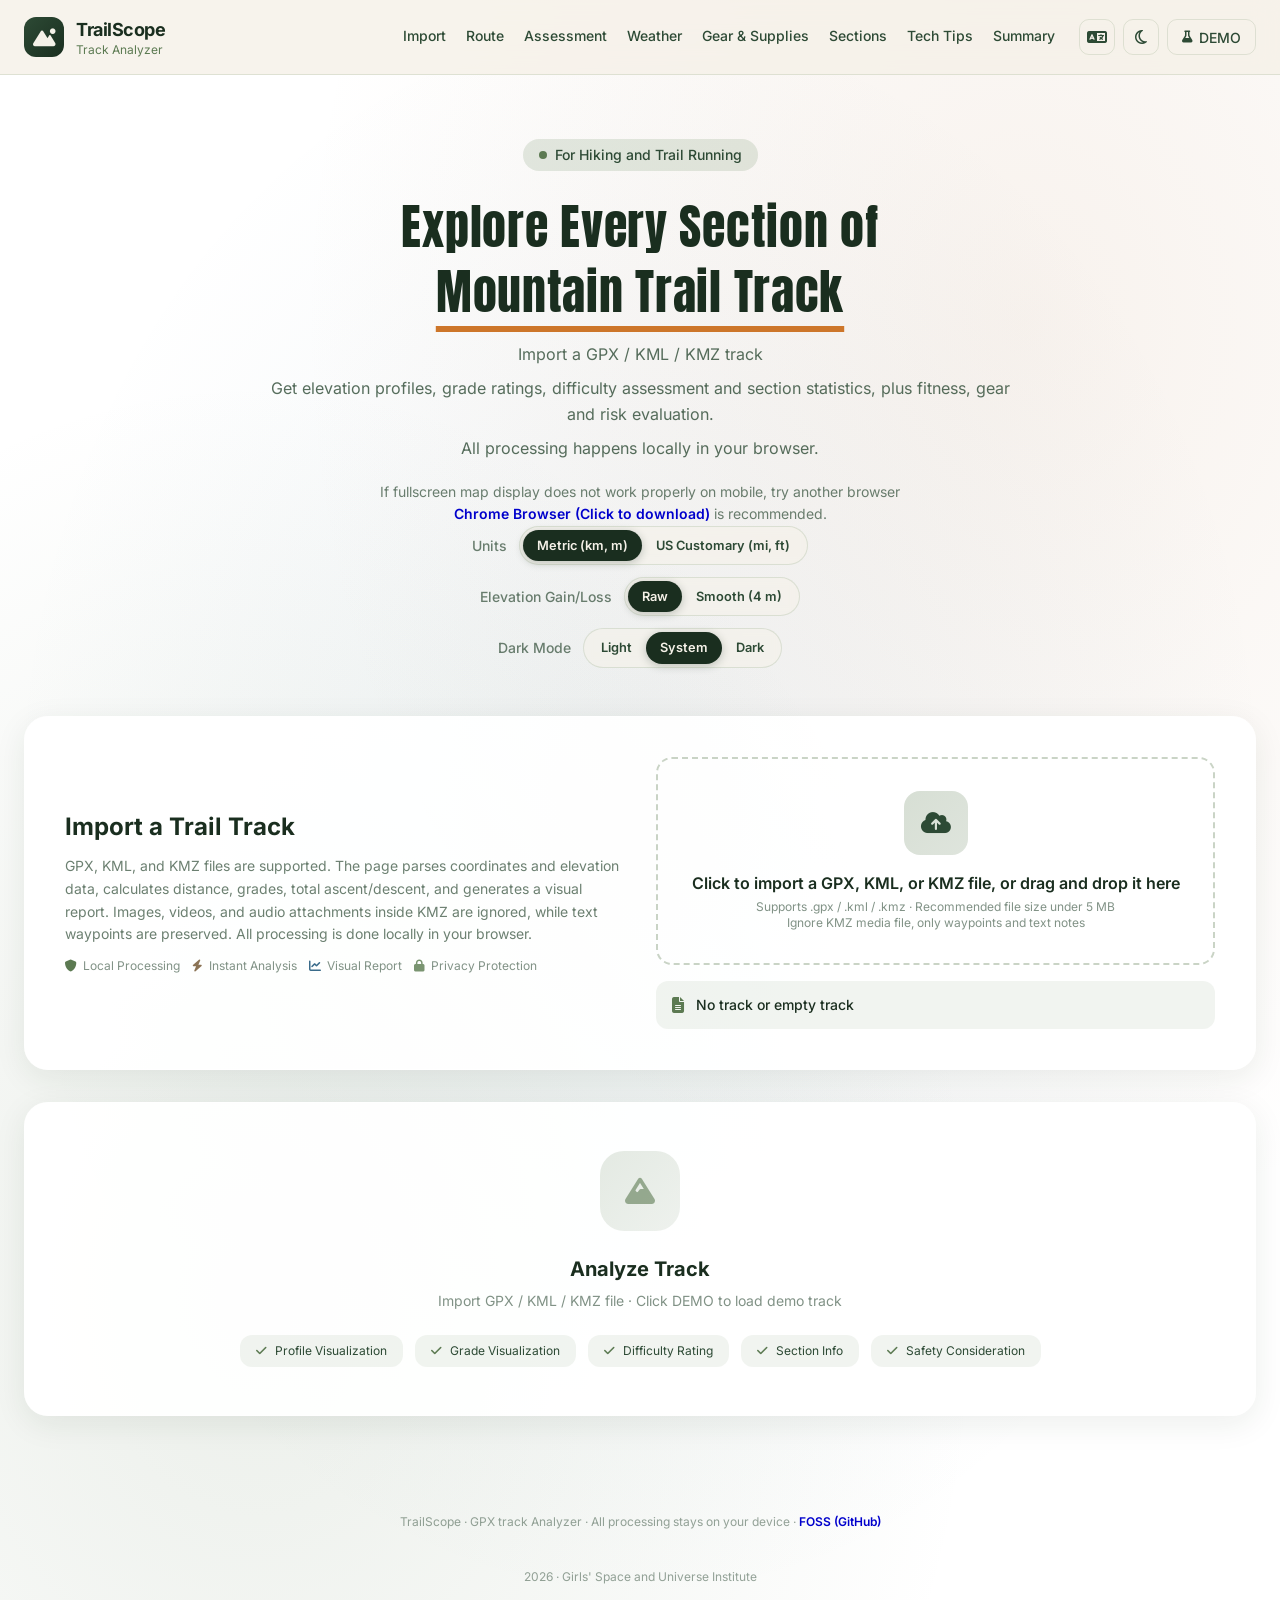
==== commit 445e97ed: "Add space between numbers and units" ====
--- a/TrailScope-Chinese.html
+++ b/TrailScope-Chinese.html
@@ -111,7 +111,7 @@
                     <span class="text-sm font-medium text-trail-mid/70">累计爬升下降计算</span>
                     <div class="unit-toggle-group">
                         <button class="unit-toggle-btn active" id="rawElevBtn">原始数据</button>
-                        <button class="unit-toggle-btn" id="smoothElevBtn">平滑处理 (4m)</button>
+                        <button class="unit-toggle-btn" id="smoothElevBtn">平滑处理 (4 m)</button>
                     </div>
                 </div>
 
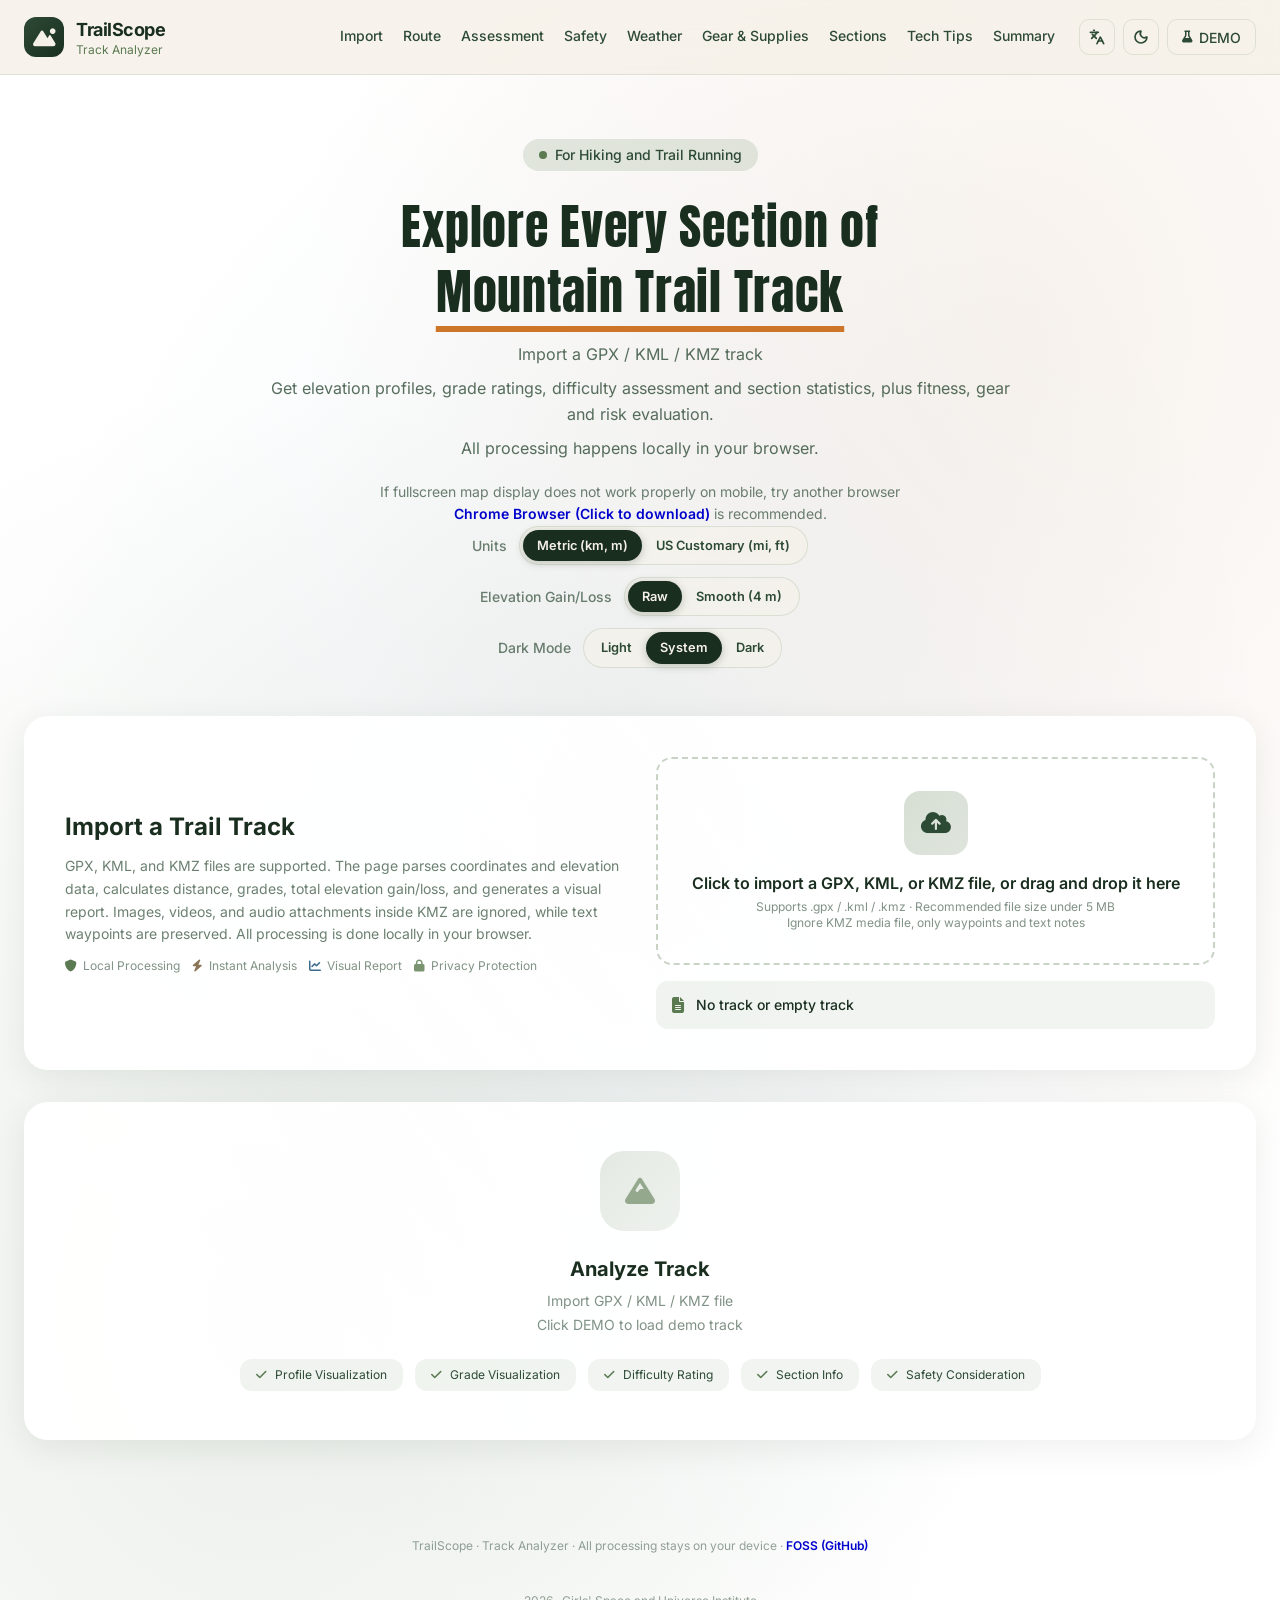
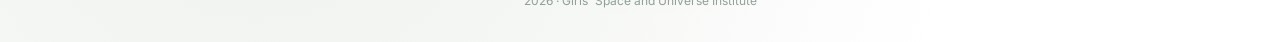
==== commit f3d9c966: "Neutral dark theme; map legend addition The dark theme swapped its blue-black palette for neutral bl" ====
--- a/TrailScope-Chinese.html
+++ b/TrailScope-Chinese.html
@@ -20,7 +20,7 @@
 <body class="gradient-bg min-h-screen mountain-bg">
 
     <!-- Navigation -->
-    <nav class="nav-blur sticky top-0 z-50 border-b border-trail-sage/20">
+    <nav class="nav-blur sticky top-0 border-b border-trail-sage/20">
         <div class="max-w-7xl mx-auto px-6 py-4 flex items-center gap-6 nav-inner">
             <div class="flex items-center gap-3">
                 <div class="w-10 h-10 rounded-xl bg-gradient-to-br from-trail-mid to-trail-dark flex items-center justify-center">
@@ -32,12 +32,13 @@
                 </div>
             </div>
             <div class="nav-anchors items-center text-sm font-medium">
-                <a href="#upload">导入轨迹</a>
-                <a href="#analysis">路线分析</a>
-                <a href="#assessment">路线评估</a>
-                <a href="#weatherAnalysis">气象分析</a>
+                <a href="#upload">导入</a>
+                <a href="#analysis">分析</a>
+                <a href="#assessment">评估</a>
+                <a href="#risk">风险提示</a>
+                <a href="#weatherAnalysis">天气</a>
                 <a href="#equipment">装备补给</a>
-                <a href="#segments">分段统计</a>
+                <a href="#segments">分段</a>
                 <a href="#techtips">技术要点</a>
                 <a href="#summary">路线概况</a>
             </div>
@@ -45,7 +46,7 @@
                 <div class="nav-quick-group">
                     <details class="nav-menu">
                         <summary aria-label="切换语言">
-                            <i class="fa-solid fa-language"></i>
+                            <i data-lucide="languages"></i>
                         </summary>
                         <div class="nav-menu-panel lang-panel">
                             <a href="index.html" aria-current="true"><span>中文</span><i class="fa-solid fa-check"></i></a>
@@ -53,7 +54,7 @@
                         </div>
                     </details>
                     <button id="themeQuickBtn" class="nav-icon-btn" aria-label="切换深浅色模式">
-                        <i class="fa-regular fa-moon"></i>
+                        <i data-lucide="moon"></i>
                     </button>
                 </div>
                 <button id="loadDemoBtn" class="nav-ghost-btn" aria-label="加载示例轨迹">
@@ -68,6 +69,7 @@
                         <a href="#upload">导入轨迹</a>
                         <a href="#analysis">路线分析</a>
                         <a href="#assessment">路线评估</a>
+                        <a href="#risk">风险提示</a>
                         <a href="#weatherAnalysis">气象分析</a>
                         <a href="#equipment">装备补给</a>
                         <a href="#segments">分段统计</a>
@@ -284,10 +286,10 @@
 
                     <div class="absolute top-3 right-3 flex flex-col gap-2 z-10">
                         <button class="map-control-btn" id="mapZoomInBtn" title="放大" aria-label="放大">
-                            <i class="fa-solid fa-magnifying-glass-plus"></i>
+                            <i data-lucide="zoom-in"></i>
                         </button>
                         <button class="map-control-btn" id="mapZoomOutBtn" title="缩小" aria-label="缩小">
-                            <i class="fa-solid fa-magnifying-glass-minus"></i>
+                            <i data-lucide="zoom-out"></i>
                         </button>
                         <button class="map-control-btn" id="mapFitBtn" title="显示全图" aria-label="显示全图">
                             <i class="fa-solid fa-expand"></i>
@@ -340,6 +342,10 @@
                             <span class="font-medium text-trail-cream">起点</span>
                         </div>
                         <div class="flex items-center gap-2">
+                            <div class="w-2.5 h-2.5 rounded-full bg-trail-earth"></div>
+                            <span class="font-medium text-trail-cream">航路点</span>
+                        </div>
+                        <div class="flex items-center gap-2">
                             <div class="w-2.5 h-2.5 rounded-full bg-accent-red"></div>
                             <span class="font-medium text-trail-cream">终点</span>
                         </div>
@@ -409,21 +415,20 @@
 
                 <!-- Chart with Zoom Controls -->
                 <div class="relative chart-wrapper" id="chartWrapper">
+                    <!-- Zoom Controls：图表外侧上方、右对齐，间距与全屏模式横向按钮一致（gap-2） -->
+                    <div class="flex justify-end gap-2 mb-2 zoom-controls">
+                        <button class="zoom-btn" id="chartZoomOutBtn" title="缩小" aria-label="缩小">
+                            <i data-lucide="zoom-out"></i>
+                        </button>
+                        <button class="zoom-btn" id="chartZoomInBtn" title="放大" aria-label="放大">
+                            <i data-lucide="zoom-in"></i>
+                        </button>
+                        <button class="zoom-btn" id="chartResetBtn" title="重置" aria-label="重置">
+                            <i class="fa-solid fa-expand"></i>
+                        </button>
+                    </div>
                     <canvas id="elevationChart" class="w-full" style="height: 380px;"></canvas>
                     <div id="chartTooltip" class="tooltip"></div>
-
-                    <!-- Zoom Controls -->
-                    <div class="absolute top-2 right-2 flex flex-col gap-1.5 z-10 zoom-controls">
-                        <button class="zoom-btn" id="chartZoomInBtn" title="放大" aria-label="放大">
-                            <i class="fa-solid fa-magnifying-glass-plus"></i>
-                        </button>
-                        <button class="zoom-btn" id="chartZoomOutBtn" title="缩小" aria-label="缩小">
-                            <i class="fa-solid fa-magnifying-glass-minus"></i>
-                        </button>
-                        <button class="zoom-btn" id="chartResetBtn" title="重置" aria-label="重置">
-                            <i class="fa-solid fa-expand"></i>
-                        </button>
-                    </div>
                 </div>
 
                 <!-- Zoom Info -->
@@ -524,7 +529,7 @@
             </div>
 
             <!-- Time & Energy Estimate -->
-            <div class="glass-card rounded-3xl p-6 assessment-col-3">
+            <div id="timeFitCard" class="glass-card rounded-3xl p-6 assessment-col-3">
                 <h3 class="text-xl font-bold text-trail-dark mb-1 flex items-center gap-2">
                     <i class="fa-solid fa-stopwatch text-trail-earth"></i>
                     耗时与体能需求
@@ -538,10 +543,10 @@
                             <span class="text-xs font-medium text-trail-mid/70 uppercase tracking-wider">预估总耗时</span>
                             <i class="fa-solid fa-clock text-trail-earth text-sm"></i>
                         </div>
-                        <p id="estTime" class="text-3xl font-semibold text-trail-dark num-font">— <span class="text-base font-normal text-trail-mid/60">小时</span></p>
+                        <p id="estTime" class="text-3xl font-semibold text-trail-dark">— <span class="text-base font-normal text-trail-mid/60">小时</span></p>
                         <div class="flex gap-4 mt-2 text-xs text-trail-mid/60">
-                            <span>步行：<span id="walkTime" class="font-medium text-trail-dark num-font">—</span></span>
-                            <span>休息：<span id="restTime" class="font-medium text-trail-dark num-font">—</span></span>
+                            <span>步行：<span id="walkTime" class="font-medium text-trail-dark num-font">—</span>&nbsp; 小时</span>
+                            <span>休息：<span id="restTime" class="font-medium text-trail-dark num-font">—</span>&nbsp; 小时</span>
                         </div>
                     </div>
 
@@ -576,7 +581,7 @@
             </div>
 
             <!-- Risk Assessment -->
-            <div class="glass-card rounded-3xl p-6 assessment-wide">
+            <div id="risk" class="glass-card rounded-3xl p-6 assessment-wide">
                 <h3 class="text-xl font-bold text-trail-dark mb-1 flex items-center gap-2">
                     <i class="fa-solid fa-triangle-exclamation text-accent-red"></i>
                     风险提示
@@ -824,9 +829,10 @@
                 <i class="fa-solid fa-mountain text-3xl text-trail-moss/60"></i>
             </div>
             <h3 class="text-xl font-bold text-trail-dark mb-2">分析徒步轨迹</h3>
-            <p class="text-sm text-trail-mid/60 max-w-md mx-auto mb-6">
-                导入 GPX / KML / KMZ 文件 · 点击“体验示例”进行演示
-            </p>
+            <div class="text-sm text-trail-mid/60 max-w-md mx-auto mb-6 space-y-1">
+                <p>导入 GPX / KML / KMZ 文件</p>
+                <p>点击 <span class="demo-ref-text">“体验示例”</span> <i class="fa-solid fa-flask text-xs demo-ref-icon" style="vertical-align: -0.125em;"></i> 进行演示</p>
+            </div>
             <div class="flex flex-wrap justify-center gap-3">
                 <div class="px-4 py-2 rounded-xl bg-trail-sage/10 text-xs text-trail-mid flex items-center gap-2">
                     <i class="fa-solid fa-check text-trail-moss"></i> 海拔剖面可视化
@@ -868,6 +874,7 @@
     <script src="js/common/coords.js"></script>
     <script src="js/common/map-common.js"></script>
     <script src="js/common/waypoints.js"></script>
+    <script src="js/common/lucide-1.35.0.min.js"></script>
     <script src="js/common/ui-common.js"></script>
     <script src="js/common/kmz.js"></script>
     <script src="js/cn/state.js"></script>
--- a/css/custom.css
+++ b/css/custom.css
@@ -14,6 +14,7 @@
             --theme-text-secondary: #2d4a35;
             --theme-text-muted: rgba(45, 74, 53, 0.6);
             --theme-border: rgba(122, 148, 113, 0.2);
+            --theme-control-border: rgba(122, 148, 113, 0.35);
             --theme-border-card: rgba(255, 255, 255, 0.6);
             --theme-shadow: 0 8px 32px rgba(26, 46, 31, 0.08);
             --theme-shadow-hover: 0 12px 40px rgba(26, 46, 31, 0.12);
@@ -64,13 +65,15 @@
             --theme-fullscreen-portrait-surface: rgba(245, 241, 232, 0.95);
         }
 
+        /* 深色基底为中性黑（参考 gpx.studio 深色模式）：顶栏/卡片/全屏面板均为无蓝调灰阶，
+           页面底色 --theme-page-start(#1a1c20) 不动；文字沿用蓝白系（与中性黑对比度依然达标） */
         html[data-theme="dark"] {
             color-scheme: dark;
             --theme-page-start: #1a1c20;
             --theme-page-mid: #1a1c20;
             --theme-page-mid-2: #1a1c20;
             --theme-page-end: #1a1c20;
-            --theme-surface-card: rgba(35, 38, 44, 0.97);
+            --theme-surface-card: rgba(35, 35, 35, 0.97);
             --theme-surface-raised: rgba(48, 52, 60, 0.72);
             --theme-surface-control: #22252b;
             --theme-surface-control-hover: #2a2e36;
@@ -79,10 +82,11 @@
             --theme-text-secondary: #bac7db;
             --theme-text-muted: rgba(186, 199, 219, 0.7);
             --theme-border: rgba(140, 147, 158, 0.2);
+            --theme-control-border: rgba(140, 147, 158, 0.3);
             --theme-border-card: rgba(140, 147, 158, 0.18);
             --theme-shadow: 0 10px 34px rgba(0, 0, 0, 0.34);
             --theme-shadow-hover: 0 14px 44px rgba(0, 0, 0, 0.44);
-            --theme-nav: rgba(22, 24, 28, 0.92);
+            --theme-nav: rgba(23, 23, 23, 0.92);
             --theme-link: #8fbcff;
             --theme-active-bg: #363c48;
             --theme-active-hover: #434a58;
@@ -111,6 +115,11 @@
             --seg-bg-descent: rgba(109, 160, 196, 0.16);
             --seg-bg-mixed: rgba(192, 154, 114, 0.16);
             --seg-bg-flat: rgba(156, 184, 216, 0.16);
+            /* 分段类型 badge 深色发光（与 --seg-text-* 同色半透明，静态光晕） */
+            --seg-glow-climb: rgba(226, 118, 101, 0.17);
+            --seg-glow-descent: rgba(109, 160, 196, 0.17);
+            --seg-glow-mixed: rgba(192, 154, 114, 0.17);
+            --seg-glow-flat: rgba(156, 184, 216, 0.17);
             /* 气象 WBGT 分级色（沿用原属性选择器覆盖的审定值） */
             --wbgt-cold: #8fbcff;
             --wbgt-cool: #8fbcff;
@@ -118,8 +127,13 @@
             --wbgt-warm: #ff9e55;
             --wbgt-hot: #ff776f;
             --theme-map-overlay: rgba(10, 11, 13, 0.8);
-            --theme-fullscreen-surface: rgba(33, 36, 42, 0.96);
-            --theme-fullscreen-portrait-surface: rgba(33, 36, 42, 0.97);
+            --theme-fullscreen-surface: rgba(33, 33, 33, 0.96);
+            --theme-fullscreen-portrait-surface: rgba(33, 33, 33, 0.97);
+            /* 气象分析输入框/按钮：中性黑灰（同 gpx.studio 深色），卡片上比 --theme-surface-control 更灰；
+               按钮底色比输入框高一级（#2e2e2e），悬停再上一级，保证“可点”可辨 */
+            --theme-surface-input: #262626;
+            --theme-surface-button: #2e2e2e;
+            --theme-surface-button-hover: #383838;
         }
 
         body {
@@ -233,7 +247,9 @@
             font-size: 12px;
             line-height: 1.6;
             box-shadow: 0 4px 20px rgba(0, 0, 0, 0.3);
-            z-index: 1000;
+            /* 窗口模式：高于标注遮罩层（2200），悬停时 tooltip 压在航路点/标注/起终点之上；
+               低于顶栏 9998；全屏面板内由专属规则覆盖为 10002 */
+            z-index: 2300;
             opacity: 0;
             transition: opacity 0.15s;
             white-space: nowrap;
@@ -350,6 +366,9 @@
             background: var(--theme-nav);
             backdrop-filter: blur(12px);
             -webkit-backdrop-filter: blur(12px);
+            /* 顶栏恒在页面内容之上：高于工具卡片（z-1000/2000）与标注遮罩层（z-2200），
+               低于地图全屏壳（z-9999），全屏时整壳仍盖住顶栏 */
+            z-index: 9998;
         }
 
         .seg-btn {
@@ -373,24 +392,43 @@
             color: var(--theme-active-text);
         }
 
+        /* Hallmark · component: icon-button · genre: editorial · theme: trail (project tokens)
+         * 剖面图缩放按钮：单独定制浅/深色配色——卡片背景（浅 #fff / 深 #232323）与
+         * 原按钮（浅 #fff / 深 #22252b）明度接近会融为一体，改为：
+         * 浅色 = 淡 sage tint 底 + --theme-control-border 轮廓 + 森林绿图标；
+         * 深色 = 比卡片亮一档的灰底（--theme-surface-control-hover）+ 边框 + 亮图标。
+         * 两模式均保持原深浅色系，靠底色明度差 + 边框 + 阴影 + 图标色形成可辨按钮感
+         * states: default · hover · focus (global button:focus-visible) · disabled: n/a (matches map)
+         * contrast: pass */
         .zoom-btn {
-            width: 32px;
-            height: 32px;
+            background: var(--theme-surface-soft);
+            border: 1px solid var(--theme-control-border);
+            width: 36px;
+            height: 36px;
             border-radius: 8px;
-            background: rgba(26, 46, 31, 0.85);
-            color: #f5f1e8;
-            border: none;
+            box-shadow: 0 2px 8px rgba(26, 46, 31, 0.18);
             cursor: pointer;
             display: flex;
             align-items: center;
             justify-content: center;
-            transition: background-color 0.2s ease, transform 0.2s ease;
-            font-size: 14px;
+            transition: background-color 0.2s ease, transform 0.2s ease, color 0.2s ease;
+            color: var(--theme-moss);
+            font-size: 15px;
         }
 
         .zoom-btn:hover {
-            background: rgba(26, 46, 31, 1);
+            background: var(--theme-surface-control-hover);
             transform: scale(1.05);
+        }
+
+        html[data-theme="dark"] .zoom-btn {
+            background: var(--theme-surface-control-hover);
+            border-color: var(--theme-control-border);
+            box-shadow: 0 2px 8px rgba(0, 0, 0, 0.4);
+            color: var(--theme-text-secondary);
+        }
+        html[data-theme="dark"] .zoom-btn:hover {
+            background: #363c48;
         }
 
         /* 手机端隐藏缩放按钮 */
@@ -504,6 +542,12 @@
             font-size: 10px;
             font-weight: bold;
             box-shadow: 0 2px 6px rgba(0, 0, 0, 0.3);
+        }
+
+        /* 图例航路点圆点：与地图航路点 marker 相同固定主色（#8b7355，见上），不随主题变化；
+           tailwind 预生成 CSS 未包含 .bg-trail-earth（项目首个使用处），故在此定义 */
+        .bg-trail-earth {
+            background-color: #8b7355;
         }
 
         .start-marker {
@@ -714,7 +758,7 @@
         }
 
         /* 地图全屏模式：inset:0 已覆盖全屏，无需 100vw/100vh；
-           z 值层级（9999 覆盖层 < 10000 剖面面板 < 10001 工具条 < 10002 提示框）为全屏堆叠所需 */
+           z 值层级（9998 顶栏 < 9999 覆盖层 < 10000 剖面面板 < 10001 工具条 < 10002 提示框）为全屏堆叠所需 */
         .map-fullscreen-chart {
             position: fixed !important;
             inset: 0;
@@ -1184,14 +1228,22 @@
             -webkit-backdrop-filter: blur(4px);
         }
 
-        /* 导航：锚点组 + 幽灵式演示按钮 + 移动端折叠菜单（details，无需 JS） */
+        /* 导航：锚点组 + 幽灵式演示按钮 + 移动端折叠菜单（details，无需 JS）。
+           折叠断点按语言分开：英文标签宽，≥1152px 才展开锚点组；
+           中文全角字窄，≥992px 即可展开（html:lang(zh) 覆盖；锚点组含四字项
+           装备补给/技术要点/路线概况，整行需 904px，976px 处仅余 9px）。 */
         .nav-anchors {
             display: none;
             gap: 1.25rem;
             margin-left: auto;
         }
-        @media (min-width: 1024px) {
+        @media (min-width: 1152px) {
             .nav-anchors {
+                display: flex;
+            }
+        }
+        @media (min-width: 992px) {
+            .nav-anchors:lang(zh) {
                 display: flex;
             }
         }
@@ -1274,8 +1326,13 @@
         .nav-hamburger {
             display: block;
         }
-        @media (min-width: 1024px) {
+        @media (min-width: 1152px) {
             .nav-hamburger {
+                display: none;
+            }
+        }
+        @media (min-width: 992px) {
+            .nav-hamburger:lang(zh) {
                 display: none;
             }
         }
@@ -1326,22 +1383,54 @@
             color: var(--theme-text-primary);
         }
 
-        /* 顶栏右侧快捷组：锚点组显示时（≥1024px）由 .nav-anchors 的 margin-left:auto 统一右推；
-           锚点组隐藏时（<1024px）由本规则单独右推，避免双 auto 均分导致锚点组居中 */
+        /* 顶栏右侧快捷组：锚点组显示时（≥各自断点）由 .nav-anchors 的 margin-left:auto 统一右推；
+           锚点组隐藏时（<各自断点）由本规则单独右推，避免双 auto 均分导致锚点组居中；
+           中文在 992–1151.98px 区间已展开锚点组，取消单独右推 */
         .nav-actions {
             margin-left: 0;
         }
-        @media (max-width: 1023.98px) {
+        @media (max-width: 1151.98px) {
             .nav-actions {
                 margin-left: auto;
             }
         }
-
-        /* 移动端顶栏压缩：演示按钮只留图标、隐藏副标题与快捷组间距收紧；≤359px 再隐藏字标 */
+        @media (min-width: 992px) and (max-width: 1151.98px) {
+            .nav-actions:lang(zh) {
+                margin-left: 0;
+            }
+        }
+
+        /* 演示按钮：窗口窄到导航折叠进汉堡时，"体验示例/DEMO"文字折叠为 fa-flask 图标形态
+           （隐藏文字、保留图标），折叠断点与导航一致（英文 ≥1152 展开、中文 ≥992 展开）；
+           ≤767.98px 的旧行为不变。
+           emptyState 文案中的按钮指代（demo-ref）同步跟随：按钮显示文字时文案显示
+           “体验示例/DEMO”文字，按钮折叠为图标时文案显示同款 fa-flask 图标 */
+        .demo-ref-icon {
+            display: none;
+        }
+        @media (max-width: 1151.98px) {
+            .nav-ghost-btn .demo-label,
+            .demo-ref-text {
+                display: none;
+            }
+            .demo-ref-icon {
+                display: inline;
+            }
+        }
+        @media (min-width: 992px) and (max-width: 1151.98px) {
+            .nav-ghost-btn:lang(zh) .demo-label {
+                display: block;
+            }
+            .demo-ref-text:lang(zh) {
+                display: inline;
+            }
+            .demo-ref-icon:lang(zh) {
+                display: none;
+            }
+        }
+
+        /* 移动端顶栏压缩：隐藏副标题与快捷组间距收紧；≤359px 再隐藏字标 */
         @media (max-width: 767.98px) {
-            .demo-label {
-                display: none;
-            }
             .nav-subtitle {
                 display: none;
             }
@@ -1411,6 +1500,13 @@
         .seg-type-mixed { color: var(--seg-text-mixed); background: var(--seg-bg-mixed); }
         .seg-type-flat { color: var(--seg-text-flat); background: var(--seg-bg-flat); }
 
+        /* 分段类型 badge 深色模式发光：双层 box-shadow（内圈 8px + 外圈 20px）叠出柔和光晕，
+         * 颜色随各类型 token，静态无动画，仅夜间模式生效 */
+        html[data-theme="dark"] .seg-type-climb { box-shadow: 0 0 8px var(--seg-glow-climb), 0 0 20px var(--seg-glow-climb); }
+        html[data-theme="dark"] .seg-type-descent { box-shadow: 0 0 8px var(--seg-glow-descent), 0 0 20px var(--seg-glow-descent); }
+        html[data-theme="dark"] .seg-type-mixed { box-shadow: 0 0 8px var(--seg-glow-mixed), 0 0 20px var(--seg-glow-mixed); }
+        html[data-theme="dark"] .seg-type-flat { box-shadow: 0 0 8px var(--seg-glow-flat), 0 0 20px var(--seg-glow-flat); }
+
         /* 页脚两行：行距与行间距离由行高/边距定义（不再用 <br><br><br>） */
         .footer-copy {
             margin: 0;
@@ -1495,6 +1591,8 @@
 
         .chart-wrapper {
             position: relative;
+            /* 表格加宽（右留白对齐按钮组）后裁掉超出部分，避免窄视口横向滚动 */
+            overflow-x: clip;
         }
 
         /* 移动端（lg 以下）：「路线地图 + 海拔剖面图」（lg:grid-cols-5）容器缺基础单列定义，
@@ -1639,12 +1737,18 @@
             background: #16181d;
         }
 
+        /* 提示框家族（深色）：剖面图 tooltip（窗口/全屏）、地图当前点信息卡 #mapInfoOverlay、
+         * 地图图例 #mapLocationLegend、分段滚动提示、航路点弹窗 —— 统一蓝黑 rgba(24,26,31,.95)
+         * 改中性黑灰 rgba(42,42,42,.96)（比卡 #232323 亮一档保证可辨），popup 绿色箭头同调 */
         html[data-theme="dark"] .glass-dark,
         html[data-theme="dark"] .tooltip,
         html[data-theme="dark"] .segment-tooltip,
         html[data-theme="dark"] .waypoint-popup-content {
-            background: rgba(24, 26, 31, 0.95);
+            background: rgba(42, 42, 42, 0.96);
             border-color: rgba(140, 147, 158, 0.24);
+        }
+        html[data-theme="dark"] .leaflet-popup-tip {
+            background: rgba(42, 42, 42, 0.96) !important;
         }
 
         html[data-theme="dark"] .text-trail-dark {
@@ -1691,6 +1795,46 @@
 
         html[data-theme="dark"] .text-accent-blue {
             color: var(--theme-blue) !important;
+        }
+
+        /* 装备卡深色模式：列内标题/列表图标颜色统一
+         * 基础装备：标题弃用深色 --theme-moss（蓝灰），沿用浅色浅绿 #5c7a52；
+         * 推荐装备：标题弃用深色提亮琥珀，统一 #d4a017（与列表一致）；
+         * 补给建议：标题/列表统一 #6da0c4（同 --seg-text-descent 审定蓝，深色下 5.4:1）。
+         * 列表容器规则带 !important：容器带 text-* 类，深色全局规则会覆盖其颜色，
+         * lucide SVG 图标（currentColor 继承）必须靠容器颜色统一。 */
+        html[data-theme="dark"] .equipment-section-header .text-trail-moss {
+            color: #5c7a52 !important;
+        }
+        html[data-theme="dark"] .equipment-section-header .text-accent-amber {
+            color: #d4a017 !important;
+        }
+        html[data-theme="dark"] .equipment-section-header .text-accent-blue {
+            color: #6da0c4 !important;
+        }
+        html[data-theme="dark"] #essentialEquipment .equipment-icon,
+        html[data-theme="dark"] #essentialEquipment .equipment-icon i {
+            color: #5c7a52 !important;
+        }
+        html[data-theme="dark"] #recommendedEquipment .equipment-icon,
+        html[data-theme="dark"] #recommendedEquipment .equipment-icon i {
+            color: #d4a017 !important;
+        }
+        html[data-theme="dark"] #suppliesRecommendation .equipment-icon,
+        html[data-theme="dark"] #suppliesRecommendation .equipment-icon i {
+            color: #6da0c4 !important;
+        }
+
+        /* 分析区卡片标题深色模式：标题图标统一深蓝色系 #6da0c4（同 --seg-text-descent 审定蓝）。
+         * 覆盖：装备和补给建议 / 坡度分布与技术要点 / 难度评级 / 耗时与体能需求 / 路线概况；
+         * 坡度分布与路线概况同色由本条保证。按图标精确限定，不误伤其他 .glass-card h3 标题
+         *（如风险提示 text-accent-red、气象分析 text-trail-moss）。 */
+        html[data-theme="dark"] .glass-card h3 > i.fa-gauge-high,
+        html[data-theme="dark"] .glass-card h3 > i.fa-stopwatch,
+        html[data-theme="dark"] .glass-card h3 > i.fa-bag-shopping,
+        html[data-theme="dark"] .glass-card h3 > i.fa-chart-pie,
+        html[data-theme="dark"] .glass-card h3 > i.fa-circle-info {
+            color: #6da0c4 !important;
         }
 
         html[data-theme="dark"] .bg-trail-dark {
@@ -1773,6 +1917,82 @@
             color: var(--theme-active-text);
         }
 
+        /* 分段统计控件：三段模式按钮/页码按钮/每页下拉 深色下中性黑灰，
+         * 替换蓝灰（非激活 rgba(126,166,212,.14)→合成 #30353c、激活 #363c48、下拉 #22252b），
+         * 保留原明暗层级保证可见性：下拉 #262626 < 非激活 #333333 < hover #3a3a3a < 激活 #3e3e3e；
+         * 文字色（--theme-text-secondary / --theme-active-text）与边框沿用不变 */
+        html[data-theme="dark"] #segments .seg-btn,
+        html[data-theme="dark"] #segments .pagination-btn {
+            background: #333333;
+            color: var(--theme-text-secondary);
+        }
+        html[data-theme="dark"] #segments .seg-btn:hover:not(.active),
+        html[data-theme="dark"] #segments .pagination-btn:hover:not(:disabled) {
+            background: #3a3a3a;
+        }
+        html[data-theme="dark"] #segments .seg-btn.active,
+        html[data-theme="dark"] #segments .pagination-btn.active {
+            background: #3e3e3e;
+            color: var(--theme-active-text);
+        }
+        html[data-theme="dark"] #segments .page-size-select {
+            background: #262626;
+        }
+
+        /* 路线地图 + 海拔剖面图（含全屏，控件复用同类）的按钮/下拉：深色下中性黑灰化。
+         * 映射（保持原明暗层级）：control #22252b→#262626、control-hover #2a2e36→#2e2e2e、
+         * 激活/主按钮 #363c48→#3e3e3e、主按钮 hover #434a58→#464646、导出按钮 sage tint→#2e2e2e；
+         * 可见层级：卡 #232323 < 常态 #262626 < hover #2e2e2e < 激活/标注按钮 #3e3e3e < 按钮 hover #464646。
+         * 豁免：取消高亮 amber 按钮（非蓝系）；联动激活态 hover 深色下原为蓝灰随之中性化 */
+        html[data-theme="dark"] .map-control-btn {
+            background: #262626;
+        }
+        html[data-theme="dark"] .map-control-btn:hover {
+            background: #2e2e2e;
+        }
+        html[data-theme="dark"] .map-control-btn.active-linkage {
+            background: #3e3e3e;
+        }
+        html[data-theme="dark"] .map-source-select,
+        html[data-theme="dark"] .color-mode-select {
+            background: #262626;
+        }
+        html[data-theme="dark"] .map-source-select:hover,
+        html[data-theme="dark"] .color-mode-select:hover {
+            background: #2e2e2e;
+        }
+        html[data-theme="dark"] .zoom-btn {
+            background: #2e2e2e;
+        }
+        html[data-theme="dark"] .zoom-btn:hover {
+            background: #3e3e3e;
+        }
+        html[data-theme="dark"] .btn-sm-uniform.bg-trail-dark {
+            background: #3e3e3e !important;
+        }
+        html[data-theme="dark"] .btn-sm-uniform.hover\:bg-trail-mid:hover {
+            background: #464646 !important;
+        }
+        html[data-theme="dark"] .btn-sm-uniform.bg-trail-sage\/20 {
+            background: #2e2e2e !important;
+        }
+        html[data-theme="dark"] .btn-sm-uniform.hover\:bg-trail-sage\/30:hover {
+            background: #333333 !important;
+        }
+
+        /* 地图卡分段导航（上一段/下一段按钮 + 分段描述胶囊）：深色下中性黑灰化。
+         * 按钮在卡底（#232323）上，用卡内基础档 #333333（与分段胶囊/分段统计非激活按钮同级，
+         * 比卡亮 16 级保证可点可辨）、hover #3a3a3a；不分段时地图内控件仍用 #262626 档 */
+        html[data-theme="dark"] .nav-segment-btn {
+            background: #333333;
+        }
+        html[data-theme="dark"] .nav-segment-btn:hover:not(:disabled) {
+            background: #3a3a3a;
+        }
+        html[data-theme="dark"] .seg-label-uniform {
+            background: #333333;
+        }
+
         html[data-theme="dark"] .equipment-item {
             border-bottom-color: rgba(140, 147, 158, 0.14);
         }
@@ -1791,6 +2011,48 @@
             color: rgba(186, 199, 219, 0.48);
         }
 
+        /* 气象分析输入框/select/按钮：中性黑灰（同 gpx.studio 深色），
+         * 替代通用 input 的蓝灰底（--theme-surface-control）与蓝色聚焦光晕；
+         * 聚焦态走中性边框+灰光，仍满足焦点可见性 */
+        html[data-theme="dark"] #weatherAnalysis input,
+        html[data-theme="dark"] #weatherAnalysis select {
+            background-color: var(--theme-surface-input);
+        }
+        html[data-theme="dark"] #weatherAnalysis input:focus,
+        html[data-theme="dark"] #weatherAnalysis select:focus {
+            border-color: rgba(140, 147, 158, 0.45);
+            box-shadow: 0 0 0 3px rgba(140, 147, 158, 0.15);
+        }
+        html[data-theme="dark"] #analyzeWeatherBtn {
+            background-color: var(--theme-surface-button) !important;
+        }
+        html[data-theme="dark"] #analyzeWeatherBtn:hover {
+            background-color: var(--theme-surface-button-hover) !important;
+        }
+
+        /* 耗时与体能需求卡：三项指标（Estimated Time/Average Pace/Calorie Burn）深色下中性灰，
+         * 数值 #e9eef6→#d9d9d9、标签/单位透母灰；卡标题（h3）与时钟图标（text-trail-earth）不动。
+         * 两个指标块的蓝灰深色覆盖（sage/10→rgba(148,156,170,.1)、cream/50→rgba(44,48,56,.58)）
+         * 叠在卡底上呈 2e2f30/292b2f 蓝灰，这里按原亮度转为纯中性灰 */
+        html[data-theme="dark"] #timeFitCard .bg-trail-sage\/10 {
+            background-color: #2e2e2e !important;
+        }
+        html[data-theme="dark"] #timeFitCard .bg-trail-cream\/50 {
+            background-color: #2a2a2a !important;
+        }
+        html[data-theme="dark"] #timeFitCard .text-trail-dark:not(h3) {
+            color: #d9d9d9 !important;
+        }
+        html[data-theme="dark"] #timeFitCard .text-trail-mid\/70 {
+            color: rgba(217, 217, 217, 0.8) !important;
+        }
+        html[data-theme="dark"] #timeFitCard .text-trail-mid\/60 {
+            color: rgba(217, 217, 217, 0.7) !important;
+        }
+        html[data-theme="dark"] #timeFitCard .text-trail-mid\/50 {
+            color: rgba(217, 217, 217, 0.58) !important;
+        }
+
         html[data-theme="dark"] input:focus,
         html[data-theme="dark"] select:focus,
         html[data-theme="dark"] textarea:focus {
@@ -1828,6 +2090,29 @@
 
         html[data-theme="dark"] .scroll-thin {
             scrollbar-color: rgba(140, 147, 158, 0.42) rgba(140, 147, 158, 0.1);
+        }
+
+        /* lucide 图标：1em 随字号缩放、currentColor 着色，行为对齐 Font Awesome。
+         * 描边默认 2/24，比 FA 实心字形细一档，全局提到 2.5 拉近视觉重量。 */
+        svg.lucide {
+            width: 1em;
+            height: 1em;
+            vertical-align: -0.125em;
+            flex-shrink: 0;
+            stroke-width: 2.5;
+        }
+
+        /* 地图/剖面缩放按钮：同组 FA 图标基于 15px 字形可见高约 13.4px，
+         * lucide zoom 外接框（18/24 视图盒）在同字号下只有 12.5px，放大到 16px 持平 */
+        .map-control-btn svg.lucide,
+        .zoom-btn svg.lucide {
+            font-size: 16px;
+        }
+
+        /* 装备卡：lucide 为线稿，同字号比 FA 实心字形视觉耗墨少；
+         * 18px 后可见 13.9×16.9px，落在同卡 FA 图标（11-20×14-16px）区间略偏大，抵消线稿的轻 */
+        .equipment-icon svg.lucide {
+            font-size: 18px;
         }
 
         @media (prefers-reduced-motion: reduce) {
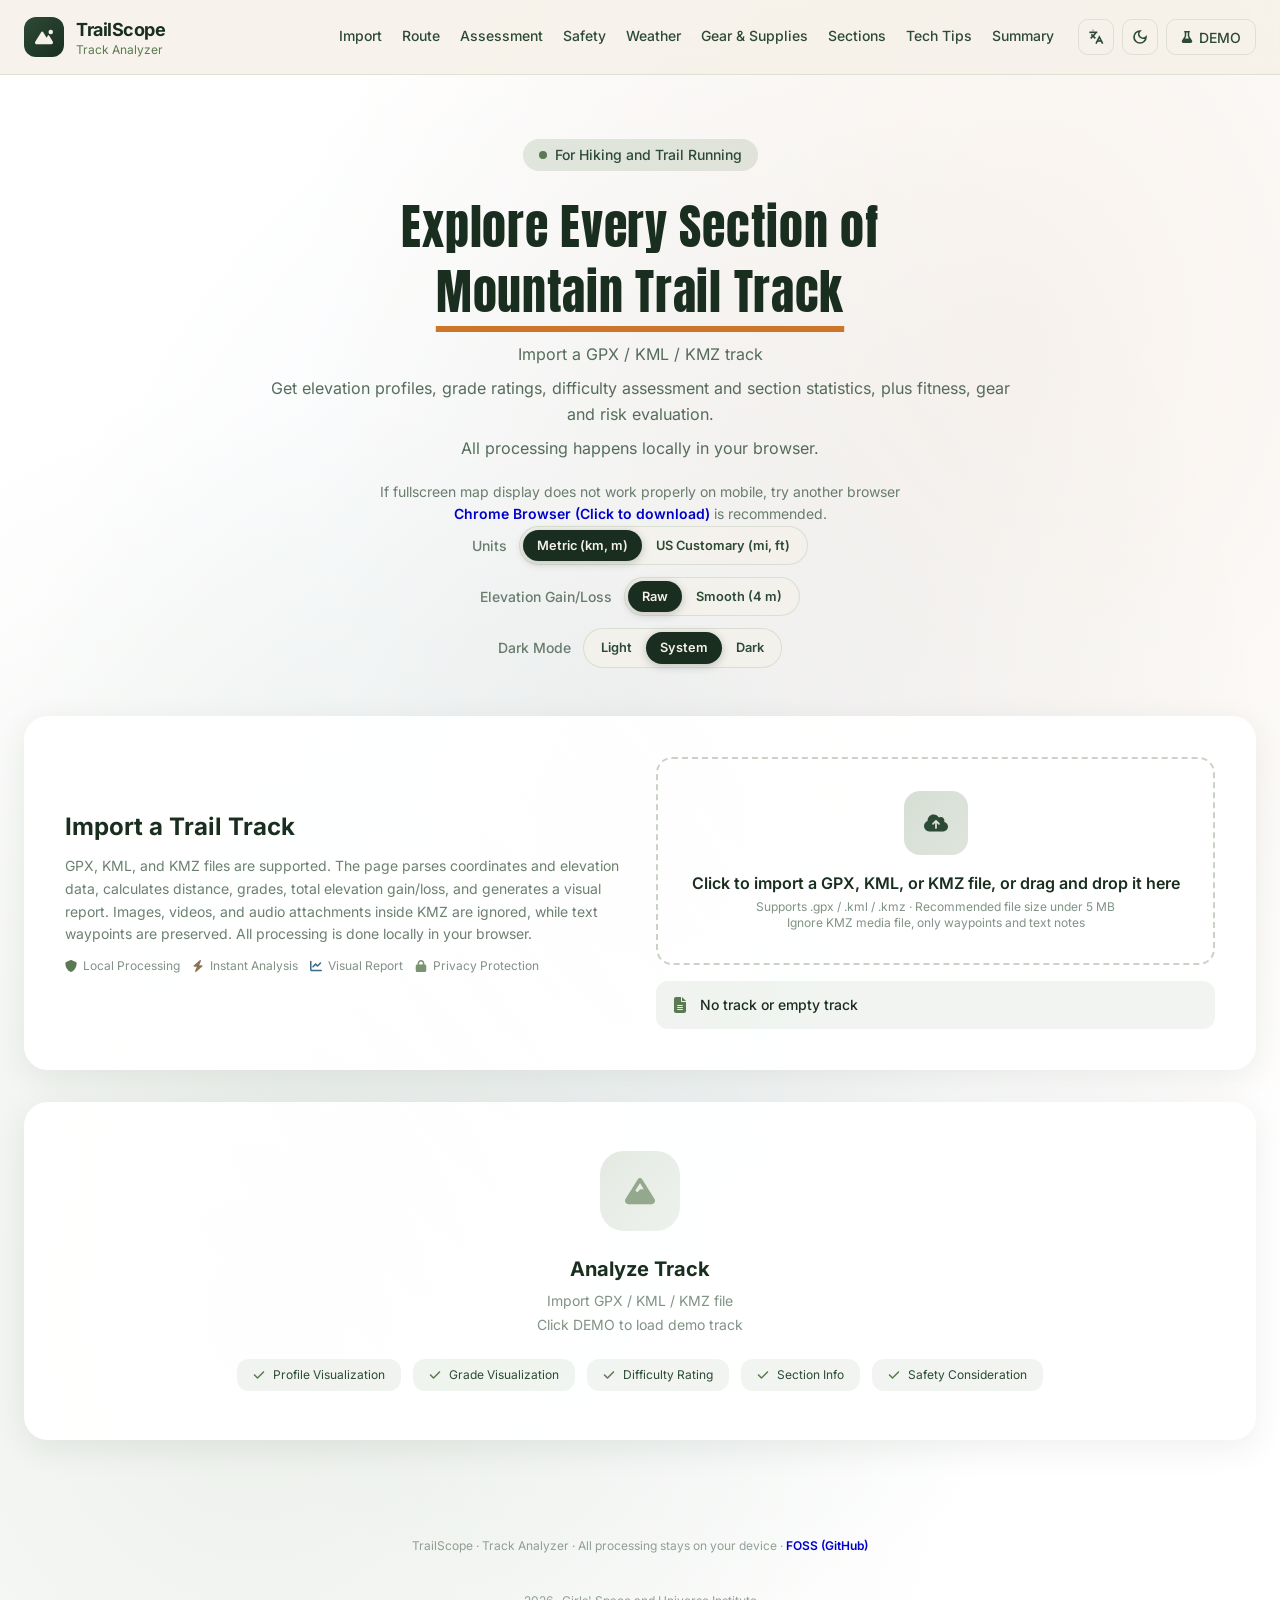
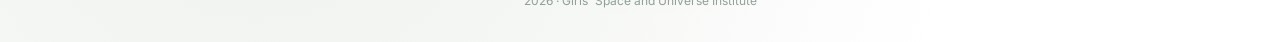
==== commit 0ef648f3: "migrate icons, rebuild map source picker Replace the Font Awesome webfont CSS and the lucide UMD bun" ====
--- a/TrailScope-Chinese.html
+++ b/TrailScope-Chinese.html
@@ -14,7 +14,6 @@
     <script src="js/common/leaflet-custom-headers.js"></script>
     <script src="js/common/leaflet-tilelayer-colorfilter.min.js"></script>
     <link href="css/fonts.css" rel="stylesheet">
-    <link rel="stylesheet" href="css/all.min.css">
     <link rel="stylesheet" href="css/custom.css" />
 </head>
 <body class="gradient-bg min-h-screen mountain-bg">
@@ -175,7 +174,7 @@
                             </div>
                         </div>
                         <button id="clearFileBtn" class="hidden text-trail-mid/60 hover:text-accent-red transition" title="移除已加载轨迹" aria-label="移除已加载轨迹">
-                            <i class="fa-regular fa-trash-can"></i>
+                            <i class="fa-solid fa-trash-can"></i>
                         </button>
                     </div>
                 </div>
@@ -189,47 +188,47 @@
         <!-- Overview Stats -->
         <div class="grid grid-cols-2 md:grid-cols-4 gap-4 mb-6">
             <div class="stat-card glass-card rounded-2xl p-5">
-                <div class="flex items-center justify-between mb-3">
-                    <div class="w-10 h-10 rounded-xl bg-trail-moss/15 flex items-center justify-center">
+                <div class="stat-grid">
+                    <div class="w-10 h-10 rounded-xl bg-trail-moss/15 flex items-center justify-center text-sm">
                         <i class="fa-solid fa-route text-trail-moss"></i>
                     </div>
-                    <span class="text-xs font-medium text-trail-mid/50 uppercase tracking-wider">总距离</span>
-                </div>
-                <p class="text-2xl font-semibold text-trail-dark num-font" id="statDistance">—</p>
-                <p class="text-xs text-trail-mid/60 mt-1">公里</p>
+                    <span class="stat-name text-sm font-medium text-trail-mid/70 text-right">总距离</span>
+                    <p class="text-2xl font-semibold text-trail-dark num-font" id="statDistance">—</p>
+                    <p class="text-2xl font-semibold text-trail-dark text-right num-font">km</p>
+                </div>
             </div>
 
             <div class="stat-card glass-card rounded-2xl p-5">
-                <div class="flex items-center justify-between mb-3">
-                    <div class="w-10 h-10 rounded-xl bg-accent-red/15 flex items-center justify-center">
+                <div class="stat-grid">
+                    <div class="w-10 h-10 rounded-xl bg-accent-red/15 flex items-center justify-center text-sm">
                         <i class="fa-solid fa-arrow-trend-up text-accent-red"></i>
                     </div>
-                    <span class="text-xs font-medium text-trail-mid/50 uppercase tracking-wider">累计爬升</span>
-                </div>
-                <p class="text-2xl font-semibold text-trail-dark num-font" id="statAscent">—</p>
-                <p class="text-xs text-trail-mid/60 mt-1">米</p>
+                    <span class="stat-name text-sm font-medium text-trail-mid/70 text-right">累计爬升</span>
+                    <p class="text-2xl font-semibold text-trail-dark num-font" id="statAscent">—</p>
+                    <p class="text-2xl font-semibold text-trail-dark text-right num-font">m</p>
+                </div>
             </div>
 
             <div class="stat-card glass-card rounded-2xl p-5">
-                <div class="flex items-center justify-between mb-3">
-                    <div class="w-10 h-10 rounded-xl bg-accent-blue/15 flex items-center justify-center">
+                <div class="stat-grid">
+                    <div class="w-10 h-10 rounded-xl bg-accent-blue/15 flex items-center justify-center text-sm">
                         <i class="fa-solid fa-arrow-trend-down text-accent-blue"></i>
                     </div>
-                    <span class="text-xs font-medium text-trail-mid/50 uppercase tracking-wider">累计下降</span>
-                </div>
-                <p class="text-2xl font-semibold text-trail-dark num-font" id="statDescent">—</p>
-                <p class="text-xs text-trail-mid/60 mt-1">米</p>
+                    <span class="stat-name text-sm font-medium text-trail-mid/70 text-right">累计下降</span>
+                    <p class="text-2xl font-semibold text-trail-dark num-font" id="statDescent">—</p>
+                    <p class="text-2xl font-semibold text-trail-dark text-right num-font">m</p>
+                </div>
             </div>
 
             <div class="stat-card glass-card rounded-2xl p-5">
-                <div class="flex items-center justify-between mb-3">
-                    <div class="w-10 h-10 rounded-xl bg-trail-earth/15 flex items-center justify-center">
+                <div class="stat-grid">
+                    <div class="w-10 h-10 rounded-xl bg-trail-earth/15 flex items-center justify-center text-sm">
                         <i class="fa-solid fa-mountain text-trail-earth"></i>
                     </div>
-                    <span class="text-xs font-medium text-trail-mid/50 uppercase tracking-wider">最高海拔</span>
-                </div>
-                <p class="text-2xl font-semibold text-trail-dark num-font" id="statMaxElev">—</p>
-                <p class="text-xs text-trail-mid/60 mt-1">米</p>
+                    <span class="stat-name text-sm font-medium text-trail-mid/70 text-right">最高海拔</span>
+                    <p class="text-2xl font-semibold text-trail-dark num-font" id="statMaxElev">—</p>
+                    <p class="text-2xl font-semibold text-trail-dark text-right num-font">m</p>
+                </div>
             </div>
         </div>
 
@@ -305,7 +304,7 @@
                     <div id="mapSourceControl" class="absolute bottom-3 right-3 z-10">
                         <select id="mapSourceSelect" class="map-source-select" title="切换图源">
 							<option value="tiandituluwang" selected>天地图路网图</option>
-							<option value="tiandituweixing">天地图卫星图</option>
+							<option value="tianditusatellite">天地图卫星图</option>
                             <option value="amaproad">高德路网图</option>
                             <option value="amapsatellite">高德卫星图</option>
                             <option value="gaode_hybrid">高德混合图</option>
@@ -364,7 +363,7 @@
                     </div>
                     <div id="elevationProfileControls" class="flex items-center gap-1.5 flex-wrap">
                         <button id="annotationBtn" class="btn-sm-uniform bg-trail-dark text-trail-cream hover:bg-trail-mid">
-                            <i class="fa-solid fa-eye"></i>
+                            <i class="fa-solid fa-eye-slash"></i>
                             <span id="annotationLabel">隐藏标注</span>
                         </button>
                         <!-- ★★★ 修改：单一按钮，三状态切换 ★★★ -->
@@ -474,7 +473,7 @@
 
                 <div id="difficultyContent">
                 <div class="text-center mb-5">
-                    <div class="inline-flex items-center justify-center w-28 h-28 rounded-full relative">
+                    <div class="flex mx-auto items-center justify-center w-28 h-28 rounded-full relative">
                         <svg class="progress-ring absolute inset-0" width="112" height="112">
                             <circle cx="56" cy="56" r="48" stroke="rgba(122,148,113,0.15)" stroke-width="8" fill="none"/>
                             <circle id="difficultyRing" cx="56" cy="56" r="48" stroke="url(#diffGradient)" stroke-width="8" fill="none"
@@ -493,7 +492,7 @@
                             <p class="text-xs text-trail-mid/60 num-font">/ 100</p>
                         </div>
                     </div>
-                    <div id="difficultyLabel" class="mt-3 inline-block px-4 py-1.5 rounded-full text-sm font-bold badge-glow">—</div>
+                    <div id="difficultyLabel" class="mt-3 inline-block w-28 px-2 py-2 rounded-full text-lg font-bold text-center whitespace-nowrap badge-glow">—</div>
                 </div>
 
                 <div class="space-y-3">
@@ -541,7 +540,6 @@
                     <div class="rounded-2xl bg-trail-sage/10 p-4">
                         <div class="flex items-center justify-between mb-2">
                             <span class="text-xs font-medium text-trail-mid/70 uppercase tracking-wider">预估总耗时</span>
-                            <i class="fa-solid fa-clock text-trail-earth text-sm"></i>
                         </div>
                         <p id="estTime" class="text-3xl font-semibold text-trail-dark">— <span class="text-base font-normal text-trail-mid/60">小时</span></p>
                         <div class="flex gap-4 mt-2 text-xs text-trail-mid/60">
@@ -564,10 +562,7 @@
                     </div>
 
                     <div class="rounded-2xl border border-trail-sage/20 p-4">
-                        <p class="text-xs font-medium text-trail-mid/70 mb-2 flex items-center gap-1.5">
-                            <i class="fa-solid fa-person-hiking text-trail-moss"></i>
-                            体能需求等级
-                        </p>
+                        <p class="text-xs font-medium text-trail-mid/70 mb-2">体能需求等级</p>
                         <div id="fitnessLevel" class="flex gap-1.5 mb-2">
                             <div class="fitness-dot h-2 flex-1 rounded-full bg-trail-sage/20"></div>
                             <div class="fitness-dot h-2 flex-1 rounded-full bg-trail-sage/20"></div>
@@ -874,7 +869,9 @@
     <script src="js/common/coords.js"></script>
     <script src="js/common/map-common.js"></script>
     <script src="js/common/waypoints.js"></script>
-    <script src="js/common/lucide-1.35.0.min.js"></script>
+    <!-- 图标：react-icons 数据（fa6/lu）+ 自渲染，替代 Font Awesome webfont 与 lucide 脚本 -->
+    <script src="js/common/icons-data.js"></script>
+    <script src="js/common/icons.js"></script>
     <script src="js/common/ui-common.js"></script>
     <script src="js/common/kmz.js"></script>
     <script src="js/cn/state.js"></script>
--- a/css/custom.css
+++ b/css/custom.css
@@ -31,13 +31,13 @@
             --theme-amber: #d4a017;
             --theme-blue: #3a6b8a;
             --theme-clay: #cd762a;
-            /* 难度评级色阶（休闲→极具挑战） */
-            --diff-recreation: #5c7a52;
-            --diff-easy: #7a9471;
-            --diff-moderate: #d4a017;
-            --diff-hard: #cd762a;
-            --diff-expert: #c54b3c;
-            --diff-extreme: #ff0000;
+            /* 难度评级色阶（休闲→极具挑战）。badge 文字色，浅色模式整体压深保证 4.5:1 以上可读 */
+            --diff-recreation: #47603e;
+            --diff-easy: #4e6346;
+            --diff-moderate: #785b00;
+            --diff-hard: #8e4e18;
+            --diff-expert: #9c382c;
+            --diff-extreme: #b80000;
             /* 分段类型 badge（TYPE 列） */
             --seg-text-climb: #c54b3c;
             --seg-text-descent: #3a6b8a;
@@ -47,13 +47,18 @@
             --seg-bg-descent: rgba(58, 107, 138, 0.1);
             --seg-bg-mixed: rgba(139, 115, 85, 0.1);
             --seg-bg-flat: rgba(122, 148, 113, 0.1);
-            /* 风险提示三档 tint（文本色复用 --theme-red/amber/sage） */
-            --risk-high-bg: rgba(197, 75, 60, 0.1);
-            --risk-high-border: rgba(197, 75, 60, 0.2);
-            --risk-medium-bg: rgba(212, 160, 23, 0.1);
-            --risk-medium-border: rgba(212, 160, 23, 0.2);
-            --risk-low-bg: rgba(122, 148, 113, 0.1);
-            --risk-low-border: rgba(122, 148, 113, 0.2);
+            /* 风险提示三档 tint（文本色复用 --theme-red/amber/sage）；
+               浅色高对比：bg 0.12、border 0.50，三档色块在白卡上轮廓清晰 */
+            --risk-high-bg: rgba(197, 75, 60, 0.12);
+            --risk-high-border: rgba(197, 75, 60, 0.5);
+            --risk-medium-bg: rgba(212, 160, 23, 0.12);
+            --risk-medium-border: rgba(212, 160, 23, 0.5);
+            --risk-low-bg: rgba(122, 148, 113, 0.12);
+            --risk-low-border: rgba(122, 148, 113, 0.5);
+            /* 红卡静态 glow（仅深色启用，浅色 none；渲染层 boxShadow 引用） */
+            --risk-high-glow: none;
+            --risk-medium-glow: none;
+            --risk-low-glow: none;
             /* 气象 WBGT 分级色 */
             --wbgt-cold: #0a2463;
             --wbgt-cool: #4a90d9;
@@ -99,13 +104,13 @@
             --theme-amber: #e5b84f;
             --theme-blue: #74b0dc;
             --theme-clay: #d98045;
-            /* 难度评级色阶（深色提亮，与 fitness-lv 深色值同族） */
-            --diff-recreation: #91b184;
-            --diff-easy: #a1b799;
+            /* 难度评级色阶（深色提亮保证 4.5:1 以上可读，与 fitness-lv 深色值同族） */
+            --diff-recreation: #a0bf93;
+            --diff-easy: #aac2a1;
             --diff-moderate: #e5b84f;
-            --diff-hard: #d98045;
-            --diff-expert: #e27665;
-            --diff-extreme: #ff776f;
+            --diff-hard: #e8965f;
+            --diff-expert: #f08a80;
+            --diff-extreme: #ff8a82;
             /* 分段类型 badge（深色提亮，climb/descent 沿用原审定值） */
             --seg-text-climb: #e27665;
             --seg-text-descent: #6da0c4;
@@ -120,6 +125,17 @@
             --seg-glow-descent: rgba(109, 160, 196, 0.17);
             --seg-glow-mixed: rgba(192, 154, 114, 0.17);
             --seg-glow-flat: rgba(156, 184, 216, 0.17);
+            /* 风险提示三档深色覆盖：深色语义色提亮 tint（bg 0.18 / border 0.60），
+               红卡叠 #232323 卡面上图标 ≥4:1、标题 ≥8:1；红卡加静态双层 glow */
+            --risk-high-bg: rgba(226, 118, 101, 0.18);
+            --risk-high-border: rgba(226, 118, 101, 0.6);
+            --risk-medium-bg: rgba(229, 184, 79, 0.18);
+            --risk-medium-border: rgba(229, 184, 79, 0.6);
+            --risk-low-bg: rgba(156, 184, 216, 0.18);
+            --risk-low-border: rgba(156, 184, 216, 0.6);
+            --risk-high-glow: 0 0 20px rgba(226, 118, 101, 0.3), 0 0 4px rgba(226, 118, 101, 0.25);
+            --risk-medium-glow: none;
+            --risk-low-glow: none;
             /* 气象 WBGT 分级色（沿用原属性选择器覆盖的审定值） */
             --wbgt-cold: #8fbcff;
             --wbgt-cool: #8fbcff;
@@ -136,6 +152,12 @@
             --theme-surface-button-hover: #383838;
         }
 
+        /* 视口级横向裁剪：剖面图 canvas 因“加宽右留白”超出容器、贴边标注溢出时，
+           不产生页面横向滚动（替代旧 .chart-wrapper 上的 overflow-x: clip） */
+        html {
+            overflow-x: clip;
+        }
+
         body {
             font-family: 'Inter', sans-serif;
             background-color: var(--theme-page-start);
@@ -200,6 +222,37 @@
 
         .stat-card {
             transition: transform 0.3s cubic-bezier(0.4, 0, 0.2, 1), box-shadow 0.3s cubic-bezier(0.4, 0, 0.2, 1);
+        }
+
+        /* Hallmark · component: stat-card 2×2（图标|名称 / 数值|单位） · genre: modern-minimal
+         * theme: TrailScope project tokens (preserved, zero new colors)
+         * 等高约束（用户定稿 2026-08-30）：名称行盒 40px = 图标方框（见 .stat-name）；
+         * 单位 text-2xl font-semibold text-trail-dark + num-font = 数值字体样式与颜色完全一致。
+         * 右列 auto 收窄至内容宽，text-right 使名称/单位共享右缘。网格放 custom.css：
+         * 预生成 Tailwind 无 grid-cols-[1fr_auto] 任意值类 */
+        .stat-grid {
+            display: grid;
+            grid-template-columns: minmax(0, 1fr) auto;
+            align-items: center;
+            column-gap: 10px;
+            row-gap: 10px;
+        }
+
+        /* 名称行盒 40px = 图标方框（w-10 h-10）高度，文字垂直居中。uppercase 对中文是
+           no-op（汉字无大小写映射），双版本共用不影响中文显示。
+           英文名称：≥1152px（与导航/体验示例折叠断点一致）单行大写；<1152px 视口
+           （含手机双列与桌面四列挤压区）按空格折叠为两行，2 × 20px = 40px 仍与方框
+           同高——大写单行在窄视口会与数值碰撞，折叠消除之。单位不在 .stat-name 上，
+           保持小写 */
+        .stat-name {
+            line-height: 40px;
+            text-transform: uppercase;
+        }
+        @media (max-width: 1151.98px) {
+            .stat-name:lang(en) {
+                line-height: 20px;
+                width: min-content;
+            }
         }
 
         .stat-card:hover {
@@ -1414,7 +1467,9 @@
                 display: none;
             }
             .demo-ref-icon {
-                display: inline;
+                /* svg.fa-solid 的 display 已降到 :where(0,0,1)，此处 (0,1,0) 可正常生效；
+                   值取 inline-block 与转换后 svg 的默认形态一致 */
+                display: inline-block;
             }
         }
         @media (min-width: 992px) and (max-width: 1151.98px) {
@@ -1589,10 +1644,11 @@
             }
         }
 
+        /* 不再设 overflow-x: clip：标注/航路点遮罩层挂 wrapper 内部（与画布同滚同缩，
+           消除滚动拖尾），裁剪上移到视口层（html overflow-x: clip）——canvas 加宽出的
+           空白带与贴边标注可见窗口与旧方案一致，且不产生横向滚动 */
         .chart-wrapper {
             position: relative;
-            /* 表格加宽（右留白对齐按钮组）后裁掉超出部分，避免窄视口横向滚动 */
-            overflow-x: clip;
         }
 
         /* 移动端（lg 以下）：「路线地图 + 海拔剖面图」（lg:grid-cols-5）容器缺基础单列定义，
@@ -1829,11 +1885,11 @@
          * 覆盖：装备和补给建议 / 坡度分布与技术要点 / 难度评级 / 耗时与体能需求 / 路线概况；
          * 坡度分布与路线概况同色由本条保证。按图标精确限定，不误伤其他 .glass-card h3 标题
          *（如风险提示 text-accent-red、气象分析 text-trail-moss）。 */
-        html[data-theme="dark"] .glass-card h3 > i.fa-gauge-high,
-        html[data-theme="dark"] .glass-card h3 > i.fa-stopwatch,
-        html[data-theme="dark"] .glass-card h3 > i.fa-bag-shopping,
-        html[data-theme="dark"] .glass-card h3 > i.fa-chart-pie,
-        html[data-theme="dark"] .glass-card h3 > i.fa-circle-info {
+        html[data-theme="dark"] .glass-card h3 > .fa-gauge-high,
+        html[data-theme="dark"] .glass-card h3 > .fa-stopwatch,
+        html[data-theme="dark"] .glass-card h3 > .fa-bag-shopping,
+        html[data-theme="dark"] .glass-card h3 > .fa-chart-pie,
+        html[data-theme="dark"] .glass-card h3 > .fa-circle-info {
             color: #6da0c4 !important;
         }
 
@@ -2092,9 +2148,34 @@
             scrollbar-color: rgba(140, 147, 158, 0.42) rgba(140, 147, 158, 0.1);
         }
 
+        /* FA 图标已迁移至 react-icons 数据（icons.js 渲染为内联 svg，保留 fa-* 类）：
+         * 1em 随字号缩放、currentColor 着色、-0.125em 基线对齐，形态对齐 FA 官方 svg 版。
+         * display:inline-block 必须显式声明：Tailwind preflight 把 svg 重置为 block，
+         * 会让"图标+文本"行内组合断行（图标独占一行）。
+         * bi（Bootstrap Icons，实心）同为 fill 图标，与 FA 同规则。
+         * display 拆到 :where()（特异性 0,0,1）：<i> 转 svg 后类名原样保留，若用
+         * svg.fa-solid（0,1,1）硬声明，会压过所有类级显隐开关——.demo-ref-icon
+         * （emptyState 提示语在宽视口与文字同显，多出一个烧瓶）、Tailwind .hidden
+         * 等全部失效。(0,0,1) 按源序仍压过 preflight 的 svg{display:block}
+         * （本文件在其后加载），默认行内形态不变；类级开关则一律可覆盖。 */
+        svg.fa-solid,
+        svg.fa-regular,
+        svg.fa-brands,
+        svg.bi {
+            width: 1em;
+            height: 1em;
+            vertical-align: -0.125em;
+            flex-shrink: 0;
+        }
+        svg:where(.fa-solid, .fa-regular, .fa-brands, .bi) {
+            display: inline-block;
+        }
+
         /* lucide 图标：1em 随字号缩放、currentColor 着色，行为对齐 Font Awesome。
-         * 描边默认 2/24，比 FA 实心字形细一档，全局提到 2.5 拉近视觉重量。 */
+         * 描边默认 2/24，比 FA 实心字形细一档，全局提到 2.5 拉近视觉重量。
+         * display:inline-block 抵消 preflight 的 svg block 重置（同上）。 */
         svg.lucide {
+            display: inline-block;
             width: 1em;
             height: 1em;
             vertical-align: -0.125em;
@@ -2143,3 +2224,294 @@
                 animation: none !important;
             }
         }
+
+        /* Hallmark · component: combobox (map source picker) · genre: modern-minimal
+         * (desktop Fluent popover opening upward / mobile Material bottom sheet)
+         * theme: TrailScope project tokens (preserved, zero new colors)
+         * states: default / hover / focus-visible / active / open / selected / search-empty
+         * contrast: pass (group label moss 浅≈4.8:1/深≈6.2:1, option >=8:1, check >=4.9:1, both themes)
+         * revision 2026-08-30: group label 11px muted → 14px moss（用户定稿：大于 13px 选项名、moss 眉标）
+         * panel/scrim are mounted on body (fixed layout immune to transformed ancestors);
+         * z-index sits above the fullscreen toolbar (10001) */
+        .msc-trigger {
+            display: inline-flex;
+            align-items: center;
+            justify-content: space-between;
+            gap: 8px;
+            min-width: 128px;
+            font-family: inherit;
+        }
+
+        .msc-trigger-label {
+            min-width: 0;
+            overflow: hidden;
+            text-overflow: ellipsis;
+            white-space: nowrap;
+        }
+
+        .msc-caret {
+            font-size: 10px;
+            opacity: 0.7;
+        }
+
+        .msc-scrim {
+            display: none;
+        }
+
+        .msc-panel {
+            position: fixed;
+            z-index: 10100;
+            display: flex;
+            flex-direction: column;
+            /* 宽度由浏览器按内容（隐形 sizer 行，见 .msc-sizer-row）实时 max-content 求解，
+               与浏览器缩放/字体/DPI 变化天然同步，最长图源名称永不被 JS 固化宽度挤压；
+               min-width 由 JS positionPanel 对齐触发按钮（Fluent ComboBox 行为） */
+            width: max-content;
+            max-width: min(340px, calc(100vw - 24px));
+            max-height: 65vh;
+            background: var(--theme-surface-control);
+            border: 1px solid var(--theme-border);
+            border-radius: 8px;
+            box-shadow: 0 8px 16px rgba(0, 0, 0, 0.14), 0 0 2px rgba(0, 0, 0, 0.12);
+            overflow: hidden;
+            opacity: 0;
+            visibility: hidden;
+            transform: scale(0.97) translateY(6px);
+            transform-origin: bottom right;
+            transition: opacity 160ms ease-out, transform 160ms ease-out, visibility 0s linear 160ms;
+        }
+
+        /* hidden 属性必须显式生效：.msc-panel 的 display:flex 会覆盖 UA 的 [hidden] 规则 */
+        .msc-panel[hidden] {
+            display: none;
+        }
+
+        /* 深色：面板对齐卡片中性灰。--theme-surface-control（#22252b）带蓝调，与
+           --theme-surface-card（rgba(35,35,35,.97)）的无蓝调灰阶不一致；深色设计基线是
+           "顶栏/卡片/全屏面板均为无蓝调灰阶"，本面板属面板一族。行悬停/键控高亮同步
+           换中性灰（--theme-surface-button #2e2e2e，抬升幅度与原 #2a2e36 相当），
+           避免中性底上残留蓝调高亮 */
+        html[data-theme="dark"] .msc-panel {
+            background: var(--theme-surface-card);
+        }
+        html[data-theme="dark"] .msc-option:hover,
+        html[data-theme="dark"] .msc-option.msc-active {
+            background: var(--theme-surface-button);
+        }
+
+        .msc-panel.msc-open {
+            opacity: 1;
+            visibility: visible;
+            transform: none;
+            transition: opacity 160ms ease-out, transform 160ms ease-out;
+        }
+
+        .msc-panel.msc-leave {
+            opacity: 0;
+            visibility: hidden;
+            transform: scale(0.97) translateY(6px);
+            transition: opacity 160ms ease-in, transform 160ms ease-in, visibility 0s linear 160ms;
+        }
+
+        .msc-handle {
+            display: none;
+        }
+
+        .msc-search {
+            display: flex;
+            align-items: center;
+            gap: 8px;
+            padding: 10px 14px;
+            border-bottom: 1px solid var(--theme-border);
+            flex-shrink: 0;
+        }
+
+        .msc-search-icon {
+            font-size: 13px;
+            color: var(--theme-text-muted);
+        }
+
+        .msc-input {
+            flex: 1;
+            min-width: 0;
+            border: none;
+            outline: none;
+            background: transparent;
+            font-size: 13px;
+            color: var(--theme-text-primary);
+            padding: 0;
+        }
+
+        .msc-input::placeholder {
+            color: var(--theme-text-muted);
+        }
+
+        .msc-search:focus-within {
+            box-shadow: inset 0 -2px 0 0 var(--theme-moss);
+        }
+
+        .msc-list {
+            flex: 1;
+            min-height: 0;
+            /* 常驻滚动条：宽度参与面板 max-content 计算，避免最宽项被滚动条压截断 */
+            overflow-y: scroll;
+            overscroll-behavior: contain;
+            padding: 6px 0 8px;
+        }
+
+        .msc-group-label {
+            padding: 10px 14px 4px;
+            /* 分组眉标：14px（用户指定：须大于 13px 选项名，且不放大到与卡标题同级）
+               + moss 强调色 + 加宽字距，与对勾/聚焦下划线同色族，
+               深浅主题随令牌自动切换且对比度 ≥4.5:1 */
+            font-size: 14px;
+            font-weight: 600;
+            letter-spacing: 0.08em;
+            color: var(--theme-moss);
+        }
+
+        .msc-option {
+            display: flex;
+            align-items: center;
+            gap: 8px;
+            height: 36px;
+            margin: 0 6px;
+            padding: 0 8px;
+            border-radius: 6px;
+            font-size: 13px;
+            color: var(--theme-text-secondary);
+            cursor: pointer;
+            transition: background-color 120ms ease, color 120ms ease;
+        }
+
+        .msc-option .msc-option-name {
+            min-width: 0;
+            overflow: hidden;
+            text-overflow: ellipsis;
+            white-space: nowrap;
+        }
+
+        .msc-option:hover,
+        .msc-option.msc-active {
+            background: var(--theme-surface-control-hover);
+            color: var(--theme-text-primary);
+        }
+
+        .msc-check {
+            color: var(--theme-moss);
+            visibility: hidden;
+        }
+
+        .msc-option[aria-selected="true"] .msc-check {
+            visibility: visible;
+        }
+
+        .msc-option[aria-selected="true"] .msc-option-name {
+            font-weight: 600;
+        }
+
+        .msc-empty {
+            padding: 24px 14px;
+            text-align: center;
+            font-size: 13px;
+            color: var(--theme-text-muted);
+        }
+
+        /* 隐形宽度基准行：每个图源名一行（高度 0、不可见），只参与面板 max-content 计算。
+           600 字重对齐选中态最宽情况；右缘让出常驻滚动条厚度（--msc-scrollbar 由 JS 实测
+           写入），滚动条便不挤压最宽名称。搜索过滤不移除本行，宽度保持稳定 */
+        .msc-sizer-row {
+            display: flex;
+            align-items: center;
+            gap: 8px;
+            height: 0;
+            overflow: hidden;
+            margin: 0 6px;
+            margin-right: calc(6px + var(--msc-scrollbar, 0px));
+            padding: 0 8px;
+            font-size: 13px;
+            visibility: hidden;
+            pointer-events: none;
+        }
+
+        .msc-sizer-row .msc-option-name {
+            font-weight: 600;
+        }
+
+        body.msc-locked {
+            overflow: hidden;
+        }
+
+        @media (max-width: 767px) {
+            .msc-scrim {
+                display: block;
+                position: fixed;
+                inset: 0;
+                z-index: 10090;
+                background: rgba(0, 0, 0, 0.4);
+                opacity: 0;
+                pointer-events: none;
+                transition: opacity 200ms ease-out;
+            }
+
+            .msc-scrim.msc-show {
+                opacity: 1;
+                pointer-events: auto;
+            }
+
+            .msc-panel {
+                left: 0;
+                right: 0;
+                bottom: 0;
+                top: auto;
+                width: auto;
+                max-width: none;
+                border-radius: 28px 28px 0 0;
+                border-bottom: none;
+                padding-bottom: env(safe-area-inset-bottom);
+                transform: translateY(100%);
+                transform-origin: bottom center;
+                transition: transform 260ms cubic-bezier(0.05, 0.7, 0.1, 1), visibility 0s linear 260ms;
+            }
+
+            .msc-panel.msc-open {
+                transform: none;
+                transition: transform 260ms cubic-bezier(0.05, 0.7, 0.1, 1);
+            }
+
+            .msc-panel.msc-leave {
+                transform: translateY(100%);
+                transition: transform 200ms cubic-bezier(0.3, 0, 0.8, 0.15), visibility 0s linear 200ms;
+            }
+
+            .msc-handle {
+                display: block;
+                width: 32px;
+                height: 4px;
+                border-radius: 2px;
+                background: var(--theme-border);
+                margin: 10px auto 2px;
+                flex-shrink: 0;
+            }
+
+            .msc-option {
+                height: 48px;
+                margin: 0 10px;
+                padding: 0 10px;
+                font-size: 14px;
+            }
+
+            .msc-trigger {
+                max-width: 140px;
+            }
+        }
+
+        @media (prefers-reduced-motion: reduce) {
+            .msc-panel,
+            .msc-panel.msc-open,
+            .msc-panel.msc-leave,
+            .msc-scrim,
+            .msc-option {
+                transition: none !important;
+            }
+        }
